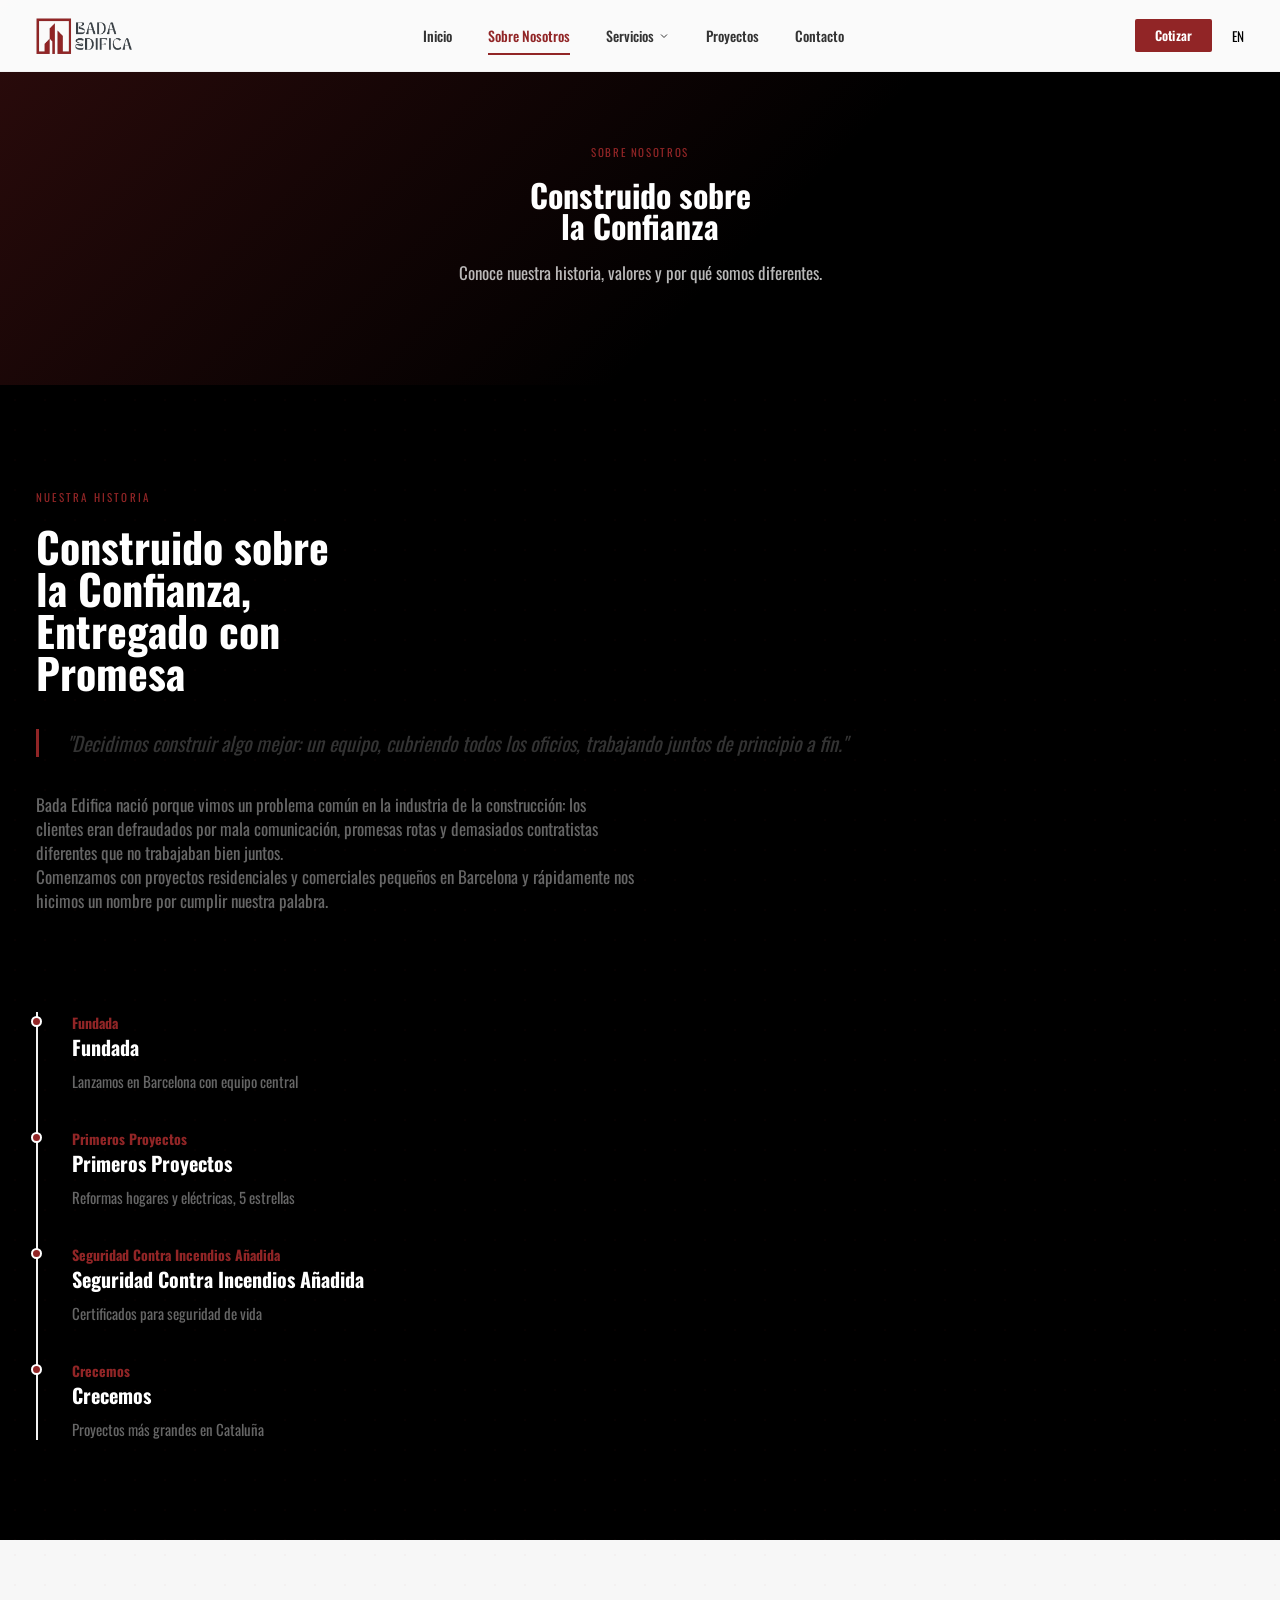
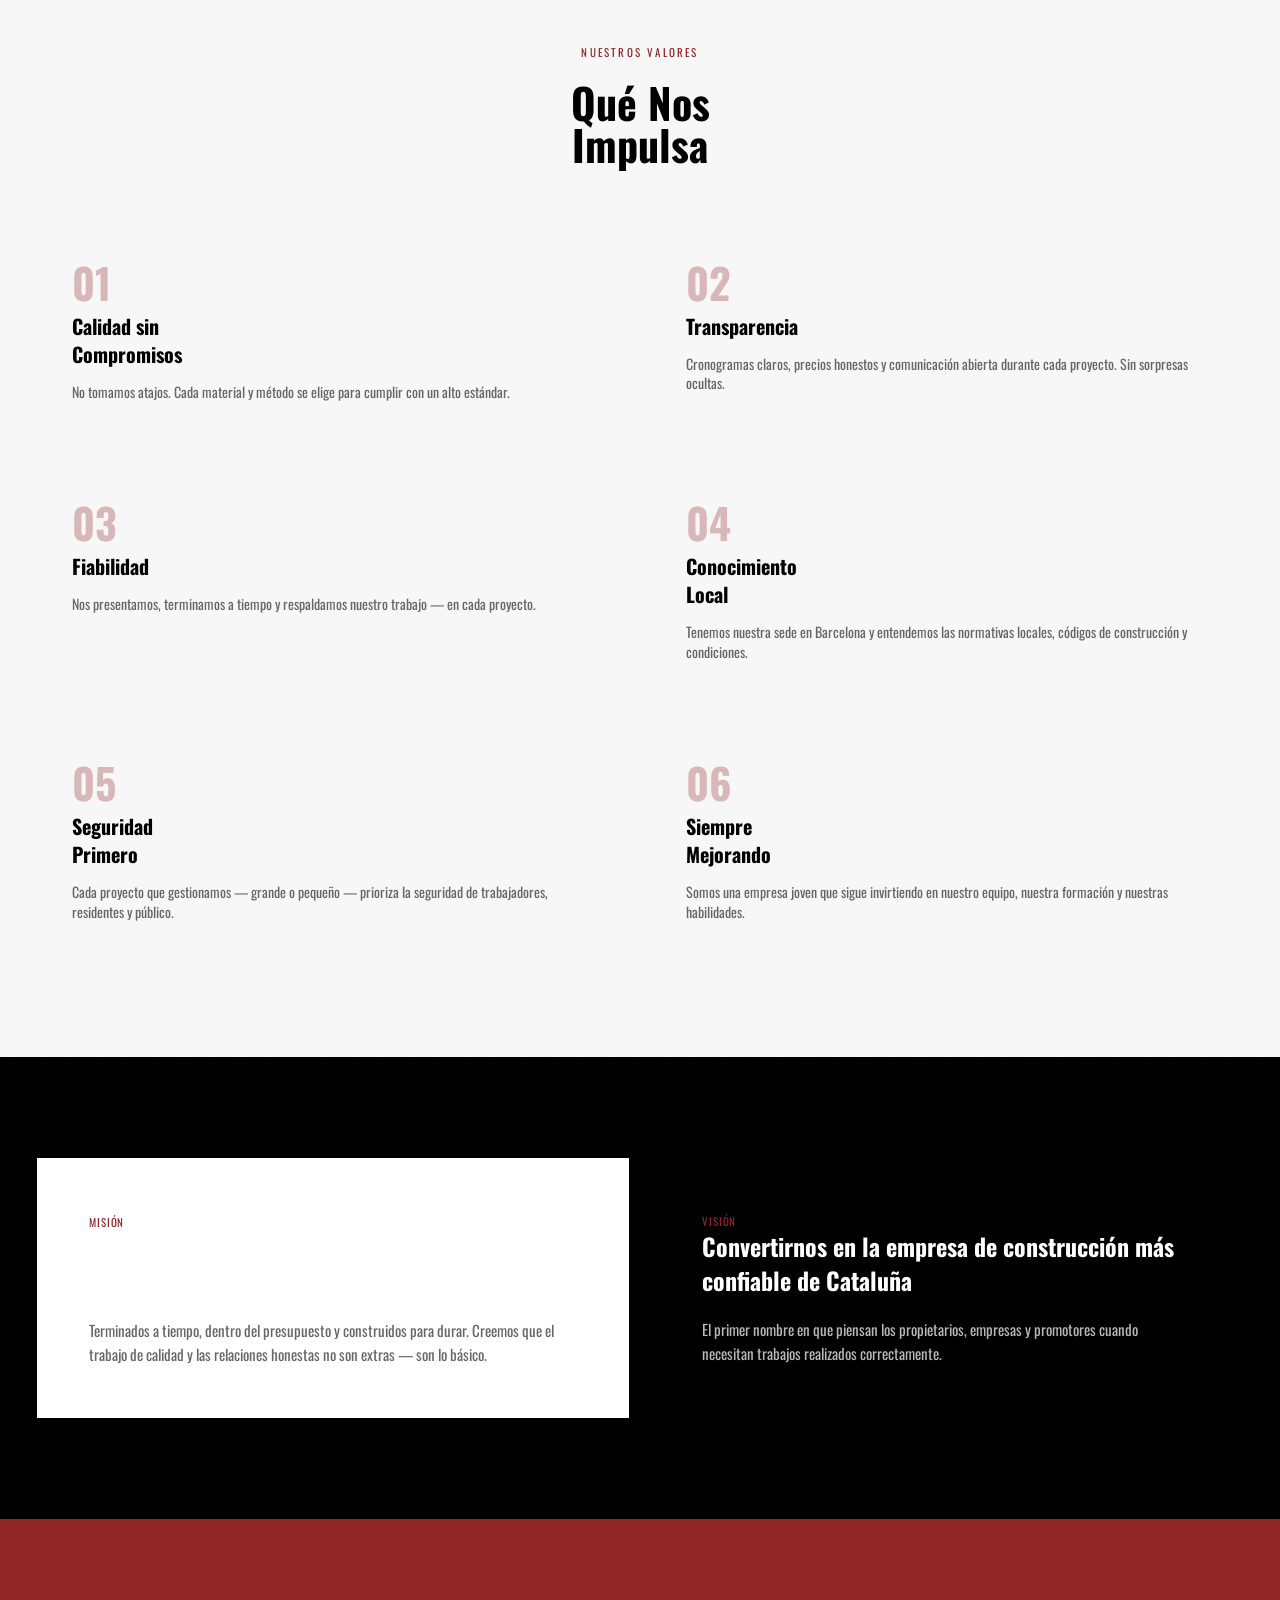
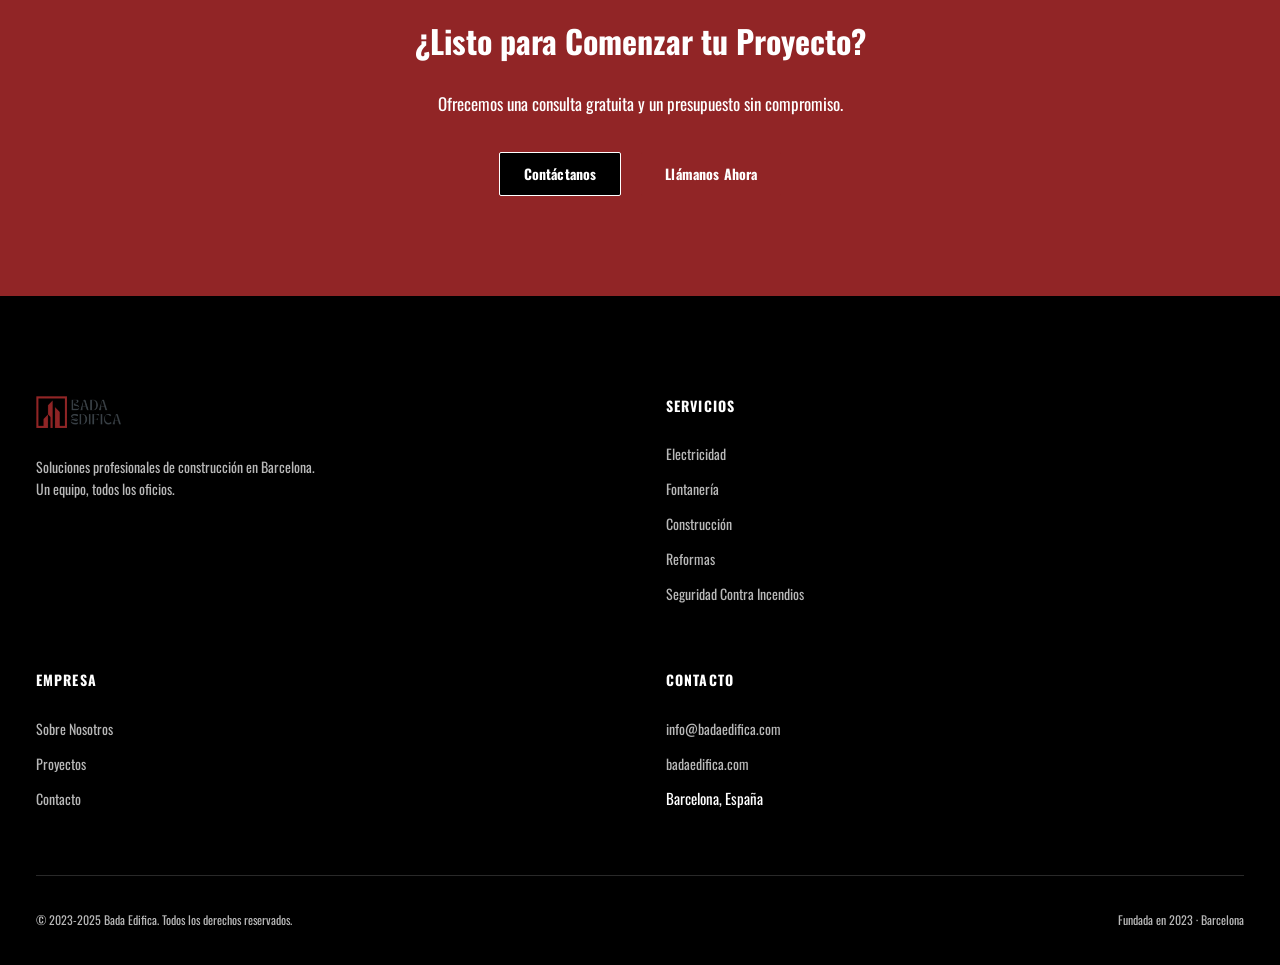
==== about.html @ fe87915b "Update Files" ====
<!DOCTYPE html>
<html lang="es">
<head>
    <meta charset="UTF-8">
    <meta name="viewport" content="width=device-width, initial-scale=1.0">
    <title>Bada Edifica | Sobre Nosotros</title>
    <meta name="description" content="Conoce Bada Edifica - nuestra historia, valores, misión y visión. Empresa de construcción en Barcelona desde 2023.">
    <link rel="stylesheet" href="css/renault-style.css">
    <link rel="preconnect" href="https://fonts.googleapis.com">
    <link rel="preconnect" href="https://fonts.gstatic.com" crossorigin>
    <link href="https://fonts.googleapis.com/css2?family=Oswald:wght@300;400;500;600;700&display=swap" rel="stylesheet">
    <link rel="icon" href="data:image/svg+xml,<svg xmlns='http://www.w3.org/2000/svg' viewBox='0 0 100 100'><polygon points='50,10 90,90 10,90' fill='%23912526'/></svg>">
    <script src="js/translations.js"></script>
</head>
<body>
    <!-- Navigation -->
    <nav class="nav" id="nav">
        <div class="nav-container">
            <a href="index.html" class="nav-logo">
                <img src="public/logo/logo-dark.png" alt="BADA EDIFICA" class="logo-img">
            </a>
            
            <ul class="nav-links" id="navLinks">
                <li><a href="index.html">Inicio</a></li>
                <li><a href="about.html" class="active" data-i18n="nav.about">Sobre Nosotros</a></li>
                <li class="has-mega">
                    <a href="services.html" class="mega-link">
                        <span data-i18n="nav.services">Servicios</span>
                        <svg width="12" height="12" viewBox="0 0 24 24" fill="none" stroke="currentColor" stroke-width="2">
                            <polyline points="6 9 12 15 18 9"/>
                        </svg>
                    </a>
                    <div class="mega-menu">
                        <div class="mega-inner">
                            <div class="mega-section">
                                <h4 data-i18n="mega.plumbing">Fontanería</h4>
                                <a href="services.html#plumbing">
                                    <span class="mega-title" data-i18n="mega.plumbing">Fontanería Instalaciones</span>
                                    <span class="mega-desc" data-i18n="mega.plumbingDesc">Suministro y saneamiento</span>
                                </a>
                                <a href="services.html#plumbing">
                                    <span class="mega-title" data-i18n="mega.plumbingRepair">Reparación de Tuberías</span>
                                    <span class="mega-desc" data-i18n="mega.plumbingRepairDesc">Detección y reparación rápida</span>
                                </a>
                            </div>
                            <div class="mega-section">
                                <h4 data-i18n="mega.electrical">Electricidad</h4>
                                <a href="services.html#electrical">
                                    <span class="mega-title" data-i18n="mega.electrical">Instalaciones Eléctricas</span>
                                    <span class="mega-desc" data-i18n="mega.electricalDesc">Sistemas según normativa</span>
                                </a>
                                <a href="services.html#electrical">
                                    <span class="mega-title" data-i18n="mega.electricalUpgrade">Cuadros Eléctricos</span>
                                    <span class="mega-desc" data-i18n="mega.electricalUpgradeDesc">Actualización de cuadros</span>
                                </a>
                            </div>
                            <div class="mega-section">
                                <h4 data-i18n="mega.construction">Construcción</h4>
                                <a href="services.html#construction">
                                    <span class="mega-title" data-i18n="mega.construction">Nueva Construcción</span>
                                    <span class="mega-desc" data-i18n="mega.constructionDesc">Obras nuevas, acondicionamientos</span>
                                </a>
                                <a href="services.html#renovation">
                                    <span class="mega-title" data-i18n="mega.renovation">Reformas</span>
                                    <span class="mega-desc" data-i18n="mega.renovationDesc">Remodelaciones y reformas</span>
                                </a>
                            </div>
                            <div class="mega-section">
                                <h4 data-i18n="mega.fire">Seguridad Contra Incendios</h4>
                                <a href="services.html#fire">
                                    <span class="mega-title" data-i18n="mega.fireDetection">Detección de Incendios</span>
                                    <span class="mega-desc" data-i18n="mega.fireDetectionDesc">Detectores de humo y calor</span>
                                </a>
                                <a href="services.html#fire">
                                    <span class="mega-title" data-i18n="mega.fireSuppression">Sistemas de Extinción</span>
                                    <span class="mega-desc" data-i18n="mega.fireSuppressionDesc">Rociadores y extinción</span>
                                </a>
                            </div>
                            <div class="mega-cta">
                                <h4 data-i18n="mega.needHelp">¿Necesita Ayuda?</h4>
                                <p data-i18n="mega.needHelpDesc">Contáctenos para una consulta gratuita</p>
                                <a href="contact.html" class="btn btn-primary" data-i18n="mega.getQuote">Cotizar</a>
                            </div>
                        </div>
                    </div>
                </li>
                <li><a href="projects.html" data-i18n="nav.projects">Proyectos</a></li>
                <li><a href="contact.html" data-i18n="nav.contact">Contacto</a></li>
            </ul>
            
            <div class="nav-actions">
                <a href="contact.html" class="btn btn-primary nav-cta" data-i18n="nav.getQuote">Cotizar</a>
                <button class="lang-toggle" id="langToggle" aria-label="Cambiar idioma">EN</button>
                <button class="menu-toggle" id="menuToggle" aria-label="Alternar menú">
                    <svg width="24" height="24" viewBox="0 0 24 24" fill="none" stroke="currentColor" stroke-width="2">
                        <line x1="3" y1="6" x2="21" y2="6"/>
                        <line x1="3" y1="12" x2="21" y2="12"/>
                        <line x1="3" y1="18" x2="21" y2="18"/>
                    </svg>
                </button>
            </div>
        </div>
    </nav>

    <!-- Page Header -->
    <header class="page-header">
        <div class="container">
            <span class="page-label fade-up" data-i18n="pageHeader.about.label">Sobre Nosotros</span>
            <h1 class="page-title fade-up stagger-1" data-i18n="pageHeader.about.title">Construido sobre<br>la Confianza</h1>
            <p class="page-desc fade-up stagger-2" data-i18n="pageHeader.about.desc">Conoce nuestra historia, valores y por qué somos diferentes.</p>
        </div>
    </header>

    <!-- Our Story Section -->
    <section class="section section--dark pattern-dots" id="story">
        <div class="container">
            <div class="story-grid">
                <div class="story-text fade-up">
                    <span class="section-label" data-i18n="story.label">Nuestra Historia</span>
                    <h2 class="section-title" data-i18n="story.title">Construido sobre<br>la Confianza,<br>Entregado con<br>Promesa</h2>
                    <blockquote class="story-quote" data-i18n="story.quote">"Decidimos construir algo mejor: un equipo, cubriendo todos los oficios, trabajando juntos de principio a fin."</blockquote>
                    <p class="section-desc" data-i18n="story.desc1">Bada Edifica nació porque vimos un problema común en la industria de la construcción: los clientes eran defraudados por mala comunicación, promesas rotas y demasiados contratistas diferentes que no trabajaban bien juntos.</p>
                    <p class="section-desc" data-i18n="story.desc2">Comenzamos con proyectos residenciales y comerciales pequeños en Barcelona y rápidamente nos hicimos un nombre por cumplir nuestra palabra.</p>
                </div>
                <div class="story-timeline fade-up stagger-1">
                    <div class="timeline">
                        <div class="timeline-item">
                            <div class="timeline-dot"></div>
                            <span class="timeline-year" data-i18n="timeline.founded">2023</span>
                            <h4 class="timeline-title" data-i18n="timeline.foundedTitle">Fundada</h4>
                            <p class="timeline-desc" data-i18n="timeline.foundedDesc">Lanzamos en Barcelona con equipo central</p>
                        </div>
                        <div class="timeline-item">
                            <div class="timeline-dot"></div>
                            <span class="timeline-year" data-i18n="timeline.firstProjects">2023</span>
                            <h4 class="timeline-title" data-i18n="timeline.firstProjectsTitle">Primeros Proyectos</h4>
                            <p class="timeline-desc" data-i18n="timeline.firstProjectsDesc">Reformas hogares y eléctricas, 5 estrellas</p>
                        </div>
                        <div class="timeline-item">
                            <div class="timeline-dot"></div>
                            <span class="timeline-year" data-i18n="timeline.fireSafety">2024</span>
                            <h4 class="timeline-title" data-i18n="timeline.fireSafetyTitle">Seguridad Contra Incendios Añadida</h4>
                            <p class="timeline-desc" data-i18n="timeline.fireSafetyDesc">Certificados para seguridad de vida</p>
                        </div>
                        <div class="timeline-item">
                            <div class="timeline-dot"></div>
                            <span class="timeline-year" data-i18n="timeline.growing">2025</span>
                            <h4 class="timeline-title" data-i18n="timeline.growingTitle">Crecemos</h4>
                            <p class="timeline-desc" data-i18n="timeline.growingDesc">Proyectos más grandes en Cataluña</p>
                        </div>
                    </div>
                </div>
            </div>
        </div>
    </section>

    <!-- Values Section -->
    <section class="section section--soft pattern-dots" id="values">
        <div class="container">
            <div class="section-header fade-up">
                <span class="section-label" data-i18n="values.label">Nuestros Valores</span>
                <h2 class="section-title" data-i18n="values.title">Qué Nos<br>Impulsa</h2>
            </div>
            
            <div class="values-grid">
                <div class="value-card fade-up">
                    <span class="value-number">01</span>
                    <h3 class="value-title" data-i18n="values.v1title">Calidad sin<br>Compromisos</h3>
                    <p class="value-desc" data-i18n="values.v1desc">No tomamos atajos. Cada material y método se elige para cumplir con un alto estándar.</p>
                </div>
                <div class="value-card fade-up stagger-1">
                    <span class="value-number">02</span>
                    <h3 class="value-title" data-i18n="values.v2title">Transparencia</h3>
                    <p class="value-desc" data-i18n="values.v2desc">Cronogramas claros, precios honestos y comunicación abierta durante cada proyecto. Sin sorpresas ocultas.</p>
                </div>
                <div class="value-card fade-up stagger-2">
                    <span class="value-number">03</span>
                    <h3 class="value-title" data-i18n="values.v3title">Fiabilidad</h3>
                    <p class="value-desc" data-i18n="values.v3desc">Nos presentamos, terminamos a tiempo y respaldamos nuestro trabajo — en cada proyecto.</p>
                </div>
                <div class="value-card fade-up stagger-3">
                    <span class="value-number">04</span>
                    <h3 class="value-title" data-i18n="values.v4title">Conocimiento<br>Local</h3>
                    <p class="value-desc" data-i18n="values.v4desc">Tenemos nuestra sede en Barcelona y entendemos las normativas locales, códigos de construcción y condiciones.</p>
                </div>
                <div class="value-card fade-up stagger-4">
                    <span class="value-number">05</span>
                    <h3 class="value-title" data-i18n="values.v5title">Seguridad<br>Primero</h3>
                    <p class="value-desc" data-i18n="values.v5desc">Cada proyecto que gestionamos — grande o pequeño — prioriza la seguridad de trabajadores, residentes y público.</p>
                </div>
                <div class="value-card fade-up stagger-5">
                    <span class="value-number">06</span>
                    <h3 class="value-title" data-i18n="values.v6title">Siempre<br>Mejorando</h3>
                    <p class="value-desc" data-i18n="values.v6desc">Somos una empresa joven que sigue invirtiendo en nuestro equipo, nuestra formación y nuestras habilidades.</p>
                </div>
            </div>
        </div>
    </section>

    <!-- Mission Vision -->
    <section class="section section--dark pattern-diagonal" id="mission">
        <div class="container">
            <div class="mission-vision-grid">
                <div class="mv-card mv-card--light fade-up">
                    <span class="mv-label" data-i18n="mission.missionLabel">Misión</span>
                    <h3 class="mv-title" data-i18n="mission.missionTitle">Entregar servicios de construcción en los que la gente pueda confiar genuinamente</h3>
                    <p class="mv-desc" data-i18n="mission.missionDesc">Terminados a tiempo, dentro del presupuesto y construido para durar. Creemos que el trabajo de calidad y las relaciones honestas no son extras — son lo básico.</p>
                </div>
                <div class="mv-card mv-card--dark fade-up stagger-1">
                    <span class="mv-label" data-i18n="mission.visionLabel">Visión</span>
                    <h3 class="mv-title" data-i18n="mission.visionTitle">Convertirnos en la empresa de construcción más confiable de Cataluña</h3>
                    <p class="mv-desc" data-i18n="mission.visionDesc">El primer nombre que propietarios, empresas y promotores piensan cuando necesitan trabajos realizados correctamente.</p>
                </div>
            </div>
        </div>
    </section>

    <!-- CTA Section -->
    <section class="cta pattern-grid">
        <div class="container">
            <h2 class="cta-title fade-up" data-i18n="cta.title">¿Listo para Comenzar tu Proyecto?</h2>
            <p class="cta-desc fade-up stagger-1" data-i18n="cta.desc">Ofrecemos una consulta gratuita y un presupuesto sin compromiso.</p>
            <div class="cta-buttons fade-up stagger-2">
                <a href="contact.html" class="btn btn-outline-light" data-i18n="cta.contact">Contáctanos</a>
                <a href="tel:+34999999999" class="btn btn-primary" data-i18n="cta.call">Llámanos Ahora</a>
            </div>
        </div>
    </section>

    <!-- Footer -->
    <footer class="footer">
        <div class="container">
            <div class="footer-grid">
                <div class="footer-brand">
                    <a href="index.html" class="footer-logo">
                        <img src="public/logo/logo-white.png" alt="BADA EDIFICA" class="footer-logo-img">
                    </a>
                    <p class="footer-desc" data-i18n="footer.desc">Soluciones profesionales de construcción en Barcelona. Un equipo, todos los oficios.</p>
                </div>
                
                <div class="footer-col">
                    <h4 class="footer-title" data-i18n="footer.services">Servicios</h4>
                    <ul class="footer-links">
                        <li><a href="services.html" data-i18n="footer.electrical">Electricidad</a></li>
                        <li><a href="services.html" data-i18n="footer.plumbing">Fontanería</a></li>
                        <li><a href="services.html" data-i18n="footer.construction">Construcción</a></li>
                        <li><a href="services.html" data-i18n="footer.renovation">Reformas</a></li>
                        <li><a href="services.html" data-i18n="footer.fire">Seguridad Contra Incendios</a></li>
                    </ul>
                </div>
                
                <div class="footer-col">
                    <h4 class="footer-title" data-i18n="footer.company">Empresa</h4>
                    <ul class="footer-links">
                        <li><a href="about.html" data-i18n="footer.about">Sobre Nosotros</a></li>
                        <li><a href="projects.html" data-i18n="footer.projects">Proyectos</a></li>
                        <li><a href="contact.html" data-i18n="footer.contact">Contacto</a></li>
                    </ul>
                </div>
                
                <div class="footer-col">
                    <h4 class="footer-title" data-i18n="footer.contactTitle">Contacto</h4>
                    <ul class="footer-links">
                        <li><a href="mailto:info@badaedifica.com" data-i18n="footer.email">info@badaedifica.com</a></li>
                        <li><a href="https://badaedifica.com" data-i18n="footer.website">badaedifica.com</a></li>
                        <li data-i18n="footer.location">Barcelona, España</li>
                    </ul>
                </div>
            </div>
            
            <div class="footer-bottom">
                <span data-i18n="footer.copyright">© 2023-2025 Bada Edifica. Todos los derechos reservados.</span>
                <span data-i18n="footer.est">Fundada en 2023 · Barcelona</span>
            </div>
        </div>
    </footer>

    <script src="js/main.js"></script>
</body>
</html>
---- css/renault-style.css ----
:root {
    /* Brand Accent - Bada Edifica Red */
    --color-primary: #912526;
    --color-primary-deep: #7a201f;
    --color-on-primary: #ffffff;
    
    /* Surface Colors */
    --color-canvas: #ffffff;
    --color-surface-soft: #f7f7f7;
    --color-surface-dark: #000000;
    --color-surface-deep: #111111;
    
    /* Dividers */
    --color-hairline: #f2f2f2;
    --color-hairline-strong: #000000;
    --color-divider-dark: rgba(255,255,255,0.16);
    
    /* Text Colors */
    --color-ink: #000000;
    --color-body: #222222;
    --color-charcoal: #333333;
    --color-mute: #666666;
    --color-ash: #8a8a8a;
    --color-stone: #c4c4c4;
    --color-on-dark: #ffffff;
    --color-on-dark-mute: rgba(255,255,255,0.72);
    
    /* Semantic */
    --color-error: #be6464;
    --color-warning: #f0ad4e;
    --color-success: #8dc572;
    --color-info: #337ab7;
    --color-link: #0000ee;
    
    /* Typography Scale */
    --font-display-xl: 56px;
    --font-display-lg: 42px;
    --font-display-md: 32px;
    --font-heading-lg: 24px;
    --font-heading-md: 20px;
    --font-heading-sm: 17px;
    --font-subtitle: 18px;
    --font-body-lg: 17px;
    --font-body-md: 15px;
    --font-body-sm: 14px;
    --font-button-lg: 15px;
    --font-button-md: 14px;
    --font-button-sm: 13px;
    --font-caption: 12px;
    --font-overline: 11px;
    
    /* Spacing */
    --space-xxs: 5px;
    --space-xs: 10px;
    --space-sm: 14px;
    --space-md: 20px;
    --space-lg: 28px;
    --space-xl: 36px;
    --space-xxl: 52px;
    --space-xxxl: 70px;
    --space-section: 100px;
    
    /* Border Radius */
    --rounded-none: 0px;
    --rounded-xs: 2px;
    --rounded-sm: 3px;
    --rounded-md: 4px;
    --rounded-pill: 46px;
    --rounded-full: 9999px;
    
    /* Font Family */
    --font-primary: 'Oswald', sans-serif;
    --font-display: 'Oswald', sans-serif;
    
    /* Container */
    --container-max: 1440px;
}

*, *::before, *::after {
    box-sizing: border-box;
    margin: 0;
    padding: 0;
}

html {
    scroll-behavior: smooth;
}

body {
    font-family: var(--font-primary);
    font-size: var(--font-body-md);
    line-height: 1.4;
    color: var(--color-ink);
    background-color: var(--color-canvas);
    -webkit-font-smoothing: antialiased;
    -moz-osx-font-smoothing: grayscale;
    overflow-x: hidden;
}

a {
    color: inherit;
    text-decoration: none;
}

ul, ol {
    list-style: none;
}

img {
    max-width: 100%;
    height: auto;
    display: block;
}

button {
    font-family: inherit;
    cursor: pointer;
    border: none;
    background: none;
}

/* ============================================
   LAYOUT
============================================ */
.container {
    max-width: var(--container-max);
    margin: 0 auto;
    padding: 0 var(--space-xl);
}

.section {
    padding: var(--space-section) 0;
    position: relative;
    overflow: hidden;
}

.section--dark {
    background-color: var(--color-surface-dark);
    color: var(--color-on-dark);
}

.section--soft {
    background-color: var(--color-surface-soft);
}

/* Section Patterns */
.section::before {
    content: '';
    position: absolute;
    top: 0;
    left: 0;
    right: 0;
    bottom: 0;
    opacity: 0.03;
    pointer-events: none;
    z-index: 0;
}

.section--dark::before {
    opacity: 0.05;
}

.section > .container {
    position: relative;
    z-index: 1;
}

/* Dot Pattern */
.pattern-dots::before {
    background-image: radial-gradient(circle, var(--color-primary) 1px, transparent 1px);
    background-size: 30px 30px;
}

/* Grid Pattern */
.pattern-grid::before {
    background-image: 
        linear-gradient(to right, rgba(145, 37, 38, 0.1) 1px, transparent 1px),
        linear-gradient(to bottom, rgba(145, 37, 38, 0.1) 1px, transparent 1px);
    background-size: 40px 40px;
}

/* Diagonal Pattern */
.pattern-diagonal::before {
    background-image: repeating-linear-gradient(
        45deg,
        transparent,
        transparent 10px,
        rgba(145, 37, 38, 0.05) 10px,
        rgba(145, 37, 38, 0.05) 20px
    );
}

/* Section with pattern */
.section-pattern-light {
    background-color: var(--color-canvas);
}

.section-pattern-light::before {
    background-image: radial-gradient(circle, var(--color-hairline) 1px, transparent 1px);
    background-size: 25px 25px;
    opacity: 0.5;
}

.section-pattern-dark {
    background-color: var(--color-surface-dark);
    color: var(--color-on-dark);
}

.section-pattern-dark::before {
    background-image: radial-gradient(circle, rgba(255,255,255,0.1) 1px, transparent 1px);
    background-size: 25px 25px;
    opacity: 1;
}

.section-title {
    font-family: var(--font-display);
    font-size: clamp(32px, 5vw, var(--font-display-lg));
    font-weight: 700;
    line-height: 1;
    margin-bottom: var(--space-lg);
}

.section-label {
    display: inline-block;
    font-family: var(--font-display);
    font-size: var(--font-overline);
    text-transform: uppercase;
    letter-spacing: 0.2em;
    color: var(--color-primary);
    margin-bottom: var(--space-md);
}

.section-desc {
    font-size: var(--font-body-lg);
    color: var(--color-mute);
    max-width: 600px;
}

.section-header {
    text-align: center;
    margin-bottom: var(--space-xxl);
}

.section-header .section-desc {
    margin: 0 auto;
}

.section-cta {
    text-align: center;
    margin-top: var(--space-xl);
}

/* ============================================
   TYPOGRAPHY
============================================ */
.display-xl {
    font-family: var(--font-display);
    font-size: var(--font-display-xl);
    font-weight: 700;
    line-height: 0.95;
    letter-spacing: 0;
}

.display-lg {
    font-family: var(--font-display);
    font-size: var(--font-display-lg);
    font-weight: 700;
    line-height: 0.95;
    letter-spacing: 0;
}

.display-md {
    font-family: var(--font-display);
    font-size: var(--font-display-md);
    font-weight: 700;
    line-height: 0.95;
    letter-spacing: 0;
}

.heading-lg {
    font-family: var(--font-display);
    font-size: var(--font-heading-lg);
    font-weight: 700;
    line-height: 0.95;
}

.heading-md {
    font-family: var(--font-display);
    font-size: var(--font-heading-md);
    font-weight: 700;
    line-height: 0.95;
}

.heading-sm {
    font-family: var(--font-display);
    font-size: var(--font-heading-sm);
    font-weight: 700;
    line-height: 1;
}

.subtitle {
    font-family: var(--font-primary);
    font-size: var(--font-subtitle);
    font-weight: 600;
    line-height: 1.3;
}

.body-lg {
    font-size: var(--font-body-lg);
    font-weight: 400;
    line-height: 1.5;
}

.body-md {
    font-size: var(--font-body-md);
    font-weight: 400;
    line-height: 1.4;
}

.body-sm {
    font-size: var(--font-body-sm);
    font-weight: 400;
    line-height: 1.57;
}

.caption {
    font-size: var(--font-caption);
    font-weight: 400;
    line-height: 1.4;
}

.overline {
    font-size: var(--font-overline);
    font-weight: 700;
    line-height: 1.45;
    text-transform: uppercase;
    letter-spacing: 0.08em;
}

/* ============================================
   BUTTONS
============================================ */
.btn {
    display: inline-flex;
    align-items: center;
    justify-content: center;
    gap: var(--space-xs);
    font-size: var(--font-button-md);
    font-weight: 700;
    line-height: 1;
    letter-spacing: 0.144px;
    padding: 14px 24px;
    border-radius: var(--rounded-xs);
    transition: all 0.2s ease;
    white-space: nowrap;
}

.btn-primary {
    background-color: var(--color-primary);
    color: var(--color-on-primary);
}

.btn-primary:hover {
    background-color: var(--color-primary-deep);
}

.btn-secondary-dark {
    background-color: var(--color-surface-dark);
    color: var(--color-on-dark);
}

.btn-secondary-dark:hover {
    background-color: var(--color-surface-deep);
}

.btn-outline-dark {
    background-color: var(--color-canvas);
    color: var(--color-ink);
    border: 1px solid var(--color-hairline-strong);
}

.btn-outline-dark:hover {
    border-color: var(--color-ink);
}

.btn-outline-light {
    background-color: var(--color-surface-dark);
    color: var(--color-on-dark);
    border: 1px solid var(--color-on-dark);
}

.btn-outline-light:hover {
    background-color: rgba(255,255,255,0.1);
}

.btn-pill {
    height: 36px;
    padding: 0 var(--space-md);
    border-radius: var(--rounded-pill);
    background-color: var(--color-canvas);
    color: var(--color-ink);
    border: 1px solid var(--color-hairline-strong);
    font-size: var(--font-button-sm);
    font-weight: 600;
    letter-spacing: 0.13px;
}

.btn-pill:hover {
    background-color: var(--color-surface-soft);
}

.btn-icon-square {
    width: 40px;
    height: 40px;
    display: flex;
    align-items: center;
    justify-content: center;
    border-radius: var(--rounded-xs);
    background-color: var(--color-canvas);
    border: 1px solid var(--color-hairline-strong);
}

/* ============================================
   NAVIGATION
============================================ */
.nav {
    position: fixed;
    top: 0;
    left: 0;
    right: 0;
    height: 72px;
    background-color: rgba(255, 255, 255, 0.98);
    backdrop-filter: blur(20px);
    border-bottom: 1px solid var(--color-hairline);
    z-index: 1000;
    transition: all 0.3s ease;
}

.nav.scrolled {
    height: 60px;
    box-shadow: 0 2px 20px rgba(0, 0, 0, 0.08);
}

.nav.scrolled {
    height: 64px;
    border-color: var(--color-hairline);
    box-shadow: 0 2px 20px rgba(0, 0, 0, 0.08);
}

.nav-container {
    max-width: var(--container-max);
    margin: 0 auto;
    padding: 0 var(--space-xl);
    height: 100%;
    display: flex;
    align-items: center;
    justify-content: space-between;
}

.nav-logo {
    display: flex;
    align-items: center;
    gap: var(--space-sm);
    font-size: var(--font-body-md);
    font-weight: 600;
    color: var(--color-ink);
    transition: transform 0.3s ease;
}

.nav-logo:hover {
    transform: scale(1.02);
}

.logo-img {
    height: 36px;
    width: auto;
}

.nav-logo svg {
    width: 36px;
    height: 36px;
    transition: transform 0.3s ease;
}

.nav-logo:hover svg {
    transform: rotate(-5deg) scale(1.05);
}

.nav-links {
    display: flex;
    align-items: center;
    gap: var(--space-xl);
    height: 100%;
}

.nav-links li {
    position: relative;
    height: 100%;
    display: flex;
    align-items: center;
}

.nav-links a {
    font-size: var(--font-button-md);
    font-weight: 500;
    color: var(--color-charcoal);
    padding: var(--space-xs) 0;
    position: relative;
    transition: color 0.2s ease;
}

.nav-links a::after {
    content: '';
    position: absolute;
    bottom: 0;
    left: 0;
    width: 0;
    height: 2px;
    background-color: var(--color-primary);
    transition: width 0.3s ease;
}

.nav-links a:hover {
    color: var(--color-ink);
}

.nav-links a:hover::after {
    width: 100%;
}

.nav-links a.active {
    color: var(--color-primary);
}

.nav-links a.active::after {
    width: 100%;
}

.nav-cta {
    padding: 10px 20px;
    font-size: var(--font-button-sm);
    font-weight: 600;
}

.nav-actions {
    display: flex;
    align-items: center;
    gap: var(--space-md);
}

.menu-toggle {
    display: none;
    width: 44px;
    height: 44px;
    align-items: center;
    justify-content: center;
    cursor: pointer;
}

/* Mega Menu */
.has-mega {
    position: static;
}

.mega-link {
    display: flex;
    align-items: center;
    gap: 4px;
    cursor: pointer;
}

.mega-link svg {
    transition: transform 0.3s ease;
}

.has-mega:hover .mega-link svg {
    transform: rotate(180deg);
}

.mega-menu {
    position: fixed;
    top: 72px;
    left: 0;
    right: 0;
    background-color: var(--color-canvas);
    border-bottom: 4px solid var(--color-primary);
    padding: var(--space-xl) 0;
    opacity: 0;
    visibility: hidden;
    transform: translateY(-10px);
    transition: all 0.3s ease;
    z-index: 99;
    box-shadow: 0 10px 40px rgba(0, 0, 0, 0.1);
}

.has-mega:hover .mega-menu {
    opacity: 1;
    visibility: visible;
    transform: translateY(0);
}

.mega-inner {
    max-width: var(--container-max);
    margin: 0 auto;
    padding: 0 var(--space-xl);
    display: grid;
    grid-template-columns: repeat(5, 1fr);
    gap: var(--space-xl);
}

.mega-section {
    padding-right: var(--space-lg);
}

.mega-section h4 {
    font-size: var(--font-body-sm);
    font-weight: 700;
    text-transform: uppercase;
    letter-spacing: 0.1em;
    color: var(--color-primary);
    margin-bottom: var(--space-md);
    padding-bottom: var(--space-sm);
    border-bottom: 1px solid var(--color-hairline);
}

.mega-section a {
    display: block;
    padding: var(--space-sm) 0;
    border-bottom: 1px solid var(--color-hairline);
    margin-bottom: var(--space-xs);
}

.mega-section a:last-child {
    border-bottom: none;
    margin-bottom: 0;
}

.mega-title {
    display: block;
    font-size: var(--font-body-md);
    font-weight: 600;
    color: var(--color-ink);
    transition: color 0.2s ease;
}

.mega-title:hover {
    color: var(--color-primary);
}

.mega-desc {
    display: block;
    font-size: var(--font-body-sm);
    color: var(--color-mute);
    margin-top: 2px;
}

.mega-cta {
    background-color: var(--color-surface-soft);
    padding: var(--space-lg);
    border-radius: var(--rounded-xs);
    text-align: center;
}

.mega-cta h4 {
    font-size: var(--font-body-md);
    font-weight: 700;
    color: var(--color-ink);
    border-bottom: none;
    padding-bottom: 0;
    margin-bottom: var(--space-sm);
}

.mega-cta p {
    font-size: var(--font-body-sm);
    color: var(--color-mute);
    margin-bottom: var(--space-md);
}

.mega-cta .btn {
    width: 100%;
}

.menu-toggle svg {
    width: 24px;
    height: 24px;
}

.menu-toggle {
    display: none;
    width: 40px;
    height: 40px;
    align-items: center;
    justify-content: center;
}

.menu-toggle svg {
    width: 24px;
    height: 24px;
}

/* Mobile Nav */
@media (max-width: 1023px) {
    .nav {
        height: 60px;
    }
    
    .nav.scrolled {
        height: 56px;
    }
    
    .logo-img {
        height: 28px;
    }
    
    .menu-toggle {
        display: flex;
    }
    
    .nav-cta {
        display: none;
    }
    
    .nav-links {
        position: fixed;
        top: 60px;
        left: 0;
        right: 0;
        bottom: 0;
        flex-direction: column;
        align-items: flex-start;
        gap: 0;
        padding: var(--space-lg);
        background-color: var(--color-canvas);
        transform: translateX(-100%);
        transition: transform 0.3s ease;
        overflow-y: auto;
    }
    
    .nav-links.active {
        transform: translateX(0);
    }
    
    .nav-links li {
        width: 100%;
        border-bottom: 1px solid var(--color-hairline);
    }
    
    .nav-links a {
        display: block;
        padding: var(--space-md) 0;
        font-size: var(--font-heading-md);
    }
    
    /* Mobile Mega Menu */
    .has-mega {
        position: relative;
    }
    
    .mega-link::after {
        content: '';
        position: absolute;
        right: 0;
        top: 50%;
        transform: translateY(-50%);
        width: 0;
        height: 0;
        border-left: 5px solid transparent;
        border-right: 5px solid transparent;
        border-top: 5px solid currentColor;
    }
    
    .mega-menu {
        position: static;
        opacity: 1;
        visibility: visible;
        transform: none;
        display: none;
        background-color: var(--color-surface-soft);
        border: none;
        border-radius: 0;
        box-shadow: none;
        padding: 0;
    }
    
    .has-mega:hover .mega-menu,
    .has-mega.active .mega-menu {
        display: block;
    }
    
    .mega-inner {
        display: block;
        padding: 0;
    }
    
    .mega-section {
        padding: var(--space-md);
        border-bottom: 1px solid var(--color-hairline);
    }
    
    .mega-section h4 {
        margin-bottom: var(--space-sm);
    }
    
    .mega-section a {
        display: block;
        padding: var(--space-xs) 0;
    }
    
    .mega-cta {
        display: none;
    }
}

/* ============================================
   HERO SLIDER SECTION
============================================ */
.hero-slider {
    position: relative;
    min-height: 100vh;
    overflow: hidden;
}

.slides-wrapper {
    position: relative;
    width: 100%;
    height: 100vh;
}

.slide {
    position: absolute;
    top: 0;
    left: 0;
    width: 100%;
    height: 100%;
    opacity: 0;
    visibility: hidden;
    transition: all 0.6s ease;
}

.slide.active {
    opacity: 1;
    visibility: visible;
}

.slide-bg {
    position: absolute;
    top: 0;
    left: 0;
    width: 100%;
    height: 100%;
    background-size: cover;
    background-position: center;
    background-repeat: no-repeat;
}

.slide-overlay {
    position: absolute;
    top: 0;
    left: 0;
    width: 100%;
    height: 100%;
    background: linear-gradient(135deg, rgba(0,0,0,0.85) 0%, rgba(0,0,0,0.6) 50%, rgba(0,0,0,0.4) 100%);
    z-index: 1;
}

.slide-content {
    position: relative;
    z-index: 2;
    max-width: var(--container-max);
    margin: 0 auto;
    padding: 140px var(--space-xl) var(--space-section);
    height: 100%;
    display: flex;
    flex-direction: column;
    justify-content: center;
}

.slide-label {
    display: inline-block;
    font-size: var(--font-overline);
    text-transform: uppercase;
    letter-spacing: 0.15em;
    color: var(--color-primary);
    margin-bottom: var(--space-lg);
    transform: translateY(20px);
    opacity: 0;
}

.slide.active .slide-label {
    transform: translateY(0);
    opacity: 1;
    transition: all 0.6s ease 0.2s;
}

.slide-title {
    font-size: clamp(40px, 8vw, 72px);
    font-weight: 700;
    line-height: 0.95;
    color: var(--color-on-dark);
    margin-bottom: var(--space-lg);
    transform: translateY(30px);
    opacity: 0;
}

.slide.active .slide-title {
    transform: translateY(0);
    opacity: 1;
    transition: all 0.6s ease 0.3s;
}

.slide-desc {
    font-size: var(--font-subtitle);
    color: var(--color-on-dark-mute);
    max-width: 500px;
    margin-bottom: var(--space-xl);
    transform: translateY(20px);
    opacity: 0;
}

.slide.active .slide-desc {
    transform: translateY(0);
    opacity: 1;
    transition: all 0.6s ease 0.4s;
}

.slide-buttons {
    display: flex;
    gap: var(--space-md);
    flex-wrap: wrap;
    transform: translateY(20px);
    opacity: 0;
}

.slide.active .slide-buttons {
    transform: translateY(0);
    opacity: 1;
    transition: all 0.6s ease 0.5s;
}

/* Slider Controls */
.slider-controls {
    position: absolute;
    bottom: 100px;
    left: 50%;
    transform: translateX(-50%);
    z-index: 10;
    display: flex;
    align-items: center;
    gap: var(--space-lg);
}

.slider-arrow {
    width: 48px;
    height: 48px;
    display: flex;
    align-items: center;
    justify-content: center;
    background-color: rgba(255, 255, 255, 0.1);
    border: 1px solid rgba(255, 255, 255, 0.2);
    border-radius: var(--rounded-xs);
    color: var(--color-on-dark);
    cursor: pointer;
    transition: all 0.3s ease;
}

.slider-arrow:hover {
    background-color: rgba(255, 255, 255, 0.2);
    border-color: var(--color-primary);
}

.slider-dots {
    display: flex;
    gap: var(--space-sm);
}

.dot {
    width: 12px;
    height: 12px;
    padding: 0;
    background-color: transparent;
    border: 1px solid rgba(255, 255, 255, 0.4);
    border-radius: var(--rounded-full);
    cursor: pointer;
    transition: all 0.3s ease;
}

.dot span {
    display: block;
    width: 100%;
    height: 100%;
    border-radius: inherit;
}

.dot.active {
    background-color: var(--color-primary);
    border-color: var(--color-primary);
}

.dot:not(.active):hover {
    border-color: rgba(255, 255, 255, 0.8);
}

/* Slider Progress */
.slider-progress {
    position: absolute;
    bottom: 0;
    left: 0;
    width: 100%;
    height: 3px;
    background-color: rgba(255, 255, 255, 0.1);
    z-index: 10;
}

.progress-bar {
    height: 100%;
    width: 0;
    background-color: var(--color-primary);
    transition: width 0s ease;
}

.slider-progress.animate .progress-bar {
    width: 100%;
    transition: width 5s linear;
}

/* Scroll Indicator */
.hero-scroll {
    position: absolute;
    bottom: var(--space-xl);
    right: var(--space-xl);
    z-index: 10;
}

.scroll-indicator {
    display: flex;
    flex-direction: column;
    align-items: center;
    gap: var(--space-sm);
    color: rgba(255, 255, 255, 0.5);
    font-size: var(--font-caption);
    text-transform: uppercase;
    letter-spacing: 0.1em;
}

.scroll-line {
    width: 1px;
    height: 40px;
    background: linear-gradient(to bottom, var(--color-primary), transparent);
    animation: scrollPulse 2s ease-in-out infinite;
}

@keyframes scrollPulse {
    0%, 100% { opacity: 1; transform: scaleY(1); }
    50% { opacity: 0.5; transform: scaleY(0.8); }
}

/* Stats Bar */
.stats-bar {
    background-color: var(--color-surface-dark);
    color: var(--color-on-dark);
    padding: var(--space-lg) 0;
    position: relative;
    z-index: 5;
    margin-top: -1px;
}

.stats-bar .stats-grid {
    display: grid;
    grid-template-columns: repeat(4, 1fr);
    gap: var(--space-md);
    text-align: center;
}

.stats-bar .stat-item {
    padding: var(--space-md);
}

.stats-bar .stat-number {
    display: block;
    font-size: var(--font-display-md);
    font-weight: 700;
    color: var(--color-on-dark);
}

.stats-bar .stat-label {
    display: block;
    font-size: var(--font-body-sm);
    color: var(--color-on-dark-mute);
    margin-top: var(--space-xxs);
}
    position: relative;
    min-height: 100vh;
    display: flex;
    align-items: center;
    background-color: var(--color-surface-dark);
    overflow: hidden;
}

.hero-content {
    position: relative;
    z-index: 2;
    max-width: var(--container-max);
    margin: 0 auto;
    padding: 120px var(--space-xl) var(--space-section);
    width: 100%;
}

.hero-title {
    font-size: clamp(40px, 8vw, var(--font-display-xl));
    font-weight: 700;
    line-height: 0.95;
    color: var(--color-on-dark);
    margin-bottom: var(--space-lg);
    opacity: 0;
    transform: translateY(40px);
    animation: heroFadeIn 0.8s ease forwards;
}

.hero-subtitle {
    font-size: var(--font-subtitle);
    color: var(--color-on-dark-mute);
    max-width: 600px;
    margin-bottom: var(--space-xl);
    opacity: 0;
    transform: translateY(40px);
    animation: heroFadeIn 0.8s ease 0.2s forwards;
}

.hero-buttons {
    display: flex;
    gap: var(--space-md);
    flex-wrap: wrap;
    opacity: 0;
    transform: translateY(40px);
    animation: heroFadeIn 0.8s ease 0.4s forwards;
}

.hero-visual {
    position: absolute;
    top: 0;
    right: 0;
    bottom: 0;
    width: 50%;
    opacity: 0;
    animation: heroFadeIn 1s ease 0.6s forwards;
}

.hero-visual img {
    width: 100%;
    height: 100%;
    object-fit: cover;
}

.hero-grid {
    display: grid;
    grid-template-columns: repeat(4, 1fr);
    gap: var(--space-md);
    margin-top: var(--space-section);
    opacity: 0;
    transform: translateY(40px);
    animation: heroFadeIn 0.8s ease 0.6s forwards;
}

.hero-stat {
    text-align: center;
    padding: var(--space-lg);
    background-color: var(--color-surface-deep);
    border-radius: var(--rounded-xs);
}

.hero-stat-number {
    font-size: var(--font-display-lg);
    font-weight: 700;
    color: var(--color-on-dark);
}

.hero-stat-label {
    font-size: var(--font-body-sm);
    color: var(--color-on-dark-mute);
    margin-top: var(--space-xxs);
}

@keyframes heroFadeIn {
    to {
        opacity: 1;
        transform: translateY(0);
    }
}

/* ============================================
   PROMO TILES
============================================ */
.promo-grid {
    display: grid;
    grid-template-columns: repeat(2, 1fr);
    gap: var(--space-md);
}

.promo-tile {
    padding: var(--space-xxl);
    border-radius: var(--rounded-none);
    position: relative;
    overflow: hidden;
    min-height: 280px;
    display: flex;
    flex-direction: column;
    justify-content: flex-end;
    transition: transform 0.3s ease;
}

.promo-tile:hover {
    transform: translateY(-4px);
}

.promo-tile-light {
    background-color: var(--color-canvas);
    border: 1px solid var(--color-hairline-strong);
}

.promo-tile-dark {
    background-color: var(--color-surface-dark);
    color: var(--color-on-dark);
}

.promo-tile-accent {
    background-color: var(--color-primary);
    color: var(--color-on-primary);
}

.promo-tile-title {
    font-size: var(--font-heading-lg);
    font-weight: 700;
    margin-bottom: var(--space-sm);
}

.promo-tile-desc {
    font-size: var(--font-body-md);
    opacity: 0.8;
}

/* ============================================
   ABOUT SECTION
============================================ */
.about-grid {
    display: grid;
    grid-template-columns: 1fr 1fr;
    gap: var(--space-section);
    align-items: center;
}

.about-image {
    aspect-ratio: 4/3;
    background-color: var(--color-surface-soft);
    border-radius: var(--rounded-none);
    overflow: hidden;
}

.about-image img {
    width: 100%;
    height: 100%;
    object-fit: cover;
}

.about-content {
    padding: var(--space-xl);
}

.about-label {
    color: var(--color-primary);
    margin-bottom: var(--space-sm);
}

.about-title {
    margin-bottom: var(--space-lg);
}

/* ============================================
   STORY SECTION
============================================ */
.story {
    padding: var(--space-section) 0;
}

.story-grid {
    display: grid;
    grid-template-columns: 1fr 1fr;
    gap: var(--space-section);
    align-items: center;
}

.story-content {
    max-width: 560px;
}

.story-quote {
    font-size: var(--font-heading-md);
    font-weight: 400;
    font-style: italic;
    color: var(--color-charcoal);
    padding-left: var(--space-lg);
    border-left: 3px solid var(--color-primary);
    margin: var(--space-xl) 0;
}

/* ============================================
   TIMELINE
============================================ */
.timeline {
    position: relative;
    padding-left: var(--space-xl);
}

.timeline::before {
    content: '';
    position: absolute;
    left: 0;
    top: 0;
    bottom: 0;
    width: 2px;
    background-color: var(--color-hairline);
}

.timeline-item {
    position: relative;
    padding-bottom: var(--space-xl);
}

.timeline-item:last-child {
    padding-bottom: 0;
}

.timeline-dot {
    position: absolute;
    left: calc(-1 * var(--space-xl) - 5px);
    top: 4px;
    width: 11px;
    height: 11px;
    background-color: var(--color-primary);
    border-radius: var(--rounded-full);
    border: 2px solid var(--color-canvas);
}

.timeline-year {
    font-family: var(--font-display);
    font-size: var(--font-body-sm);
    font-weight: 700;
    color: var(--color-primary);
    margin-bottom: var(--space-xs);
}

.timeline-title {
    font-family: var(--font-display);
    font-size: var(--font-heading-md);
    font-weight: 700;
    margin-bottom: var(--space-xs);
}

.timeline-desc {
    color: var(--color-mute);
    font-size: var(--font-body-md);
}
    top: 4px;
    width: 9px;
    height: 9px;
    background-color: var(--color-primary);
    border-radius: var(--rounded-full);
}

.timeline-year {
    font-size: var(--font-heading-sm);
    font-weight: 700;
    color: var(--color-primary);
    margin-bottom: var(--space-xs);
}

.timeline-title {
    font-size: var(--font-heading-md);
    margin-bottom: var(--space-xs);
}

.timeline-desc {
    color: var(--color-mute);
}

/* ============================================
   SERVICES
============================================ */
.services-grid {
    display: grid;
    grid-template-columns: repeat(3, 1fr);
    gap: var(--space-md);
}

.service-card {
    padding: var(--space-xl);
    background-color: var(--color-canvas);
    border: 1px solid var(--color-hairline);
    border-radius: var(--rounded-none);
    transition: all 0.3s ease;
}

.service-card:hover {
    border-color: var(--color-primary);
    transform: translateY(-8px);
    box-shadow: 0 10px 40px rgba(0, 0, 0, 0.1);
}

.service-icon {
    width: 64px;
    height: 64px;
    display: flex;
    align-items: center;
    justify-content: center;
    background-color: var(--color-surface-soft);
    border-radius: var(--rounded-xs);
    margin-bottom: var(--space-lg);
}

.service-icon svg {
    width: 28px;
    height: 28px;
    color: var(--color-primary);
}

.service-title {
    font-size: var(--font-heading-md);
    margin-bottom: var(--space-sm);
}

.service-desc {
    color: var(--color-mute);
    font-size: var(--font-body-sm);
}

/* ============================================
   VALUES
============================================ */
.values-grid {
    display: grid;
    grid-template-columns: repeat(3, 1fr);
    gap: var(--space-md);
}

.value-card {
    padding: var(--space-xl);
    background-color: var(--color-surface-soft);
    border-radius: var(--rounded-xs);
    transition: all 0.3s ease;
}

.value-card:hover {
    background-color: var(--color-surface-soft);
    transform: translateY(-2px);
}

.value-number {
    font-size: var(--font-display-lg);
    font-weight: 700;
    color: var(--color-primary);
    opacity: 0.3;
    margin-bottom: var(--space-md);
}

.value-title {
    font-size: var(--font-heading-md);
    margin-bottom: var(--space-sm);
}

.value-desc {
    color: var(--color-mute);
    font-size: var(--font-body-sm);
}

/* ============================================
   MISSION VISION
============================================ */
.mission-vision-grid {
    display: grid;
    grid-template-columns: repeat(2, 1fr);
    gap: var(--space-md);
}

.mv-card {
    padding: var(--space-xxl);
    border-radius: var(--rounded-none);
}

.mv-card--light {
    background-color: var(--color-canvas);
    border: 1px solid var(--color-hairline-strong);
}

.mv-card--dark {
    background-color: var(--color-surface-dark);
    color: var(--color-on-dark);
}

.mv-label {
    font-size: var(--font-overline);
    text-transform: uppercase;
    letter-spacing: 0.08em;
    margin-bottom: var(--space-md);
}

.mv-card--light .mv-label {
    color: var(--color-primary);
}

.mv-card--dark .mv-label {
    color: var(--color-primary);
}

.mv-title {
    font-size: var(--font-heading-lg);
    margin-bottom: var(--space-md);
}

.mv-desc {
    color: var(--color-mute);
    line-height: 1.6;
}

.mv-card--dark .mv-desc {
    color: var(--color-on-dark-mute);
}

/* ============================================
   WHY CHOOSE US
============================================ */
.why-grid {
    display: grid;
    grid-template-columns: repeat(4, 1fr);
    gap: var(--space-lg);
}

.why-item {
    text-align: center;
    padding: var(--space-xl);
}

.why-icon {
    width: 64px;
    height: 64px;
    display: flex;
    align-items: center;
    justify-content: center;
    background-color: var(--color-surface-soft);
    border-radius: var(--rounded-xs);
    margin: 0 auto var(--space-lg);
}

.why-icon svg {
    width: 32px;
    height: 32px;
    color: var(--color-primary);
}

.why-title {
    font-size: var(--font-heading-md);
    margin-bottom: var(--space-sm);
}

.why-desc {
    color: var(--color-mute);
    font-size: var(--font-body-sm);
}

/* ============================================
   CTA SECTION
============================================ */
.cta {
    background-color: var(--color-primary);
    color: var(--color-on-primary);
    text-align: center;
    padding: var(--space-section) 0;
}

.cta-title {
    font-size: var(--font-display-md);
    margin-bottom: var(--space-lg);
}

.cta-desc {
    font-size: var(--font-body-lg);
    opacity: 0.9;
    max-width: 600px;
    margin: 0 auto var(--space-xl);
}

.cta-buttons {
    display: flex;
    gap: var(--space-md);
    justify-content: center;
    flex-wrap: wrap;
}

/* ============================================
   FOOTER
============================================ */
.footer {
    background-color: var(--color-surface-dark);
    color: var(--color-on-dark);
    padding: var(--space-section) 0 var(--space-xl);
}

.footer-grid {
    display: grid;
    grid-template-columns: 2fr 1fr 1fr 1fr;
    gap: var(--space-xxl);
    margin-bottom: var(--space-xxl);
}

.footer-brand {
    max-width: 280px;
}

.footer-logo {
    display: flex;
    align-items: center;
    gap: var(--space-sm);
    font-size: var(--font-heading-sm);
    font-weight: 600;
    margin-bottom: var(--space-lg);
}

.footer-logo-img {
    height: 32px;
    width: auto;
}

.footer-logo svg {
    width: 24px;
    height: 24px;
    color: var(--color-primary);
}

.footer-desc {
    color: var(--color-on-dark-mute);
    font-size: var(--font-body-sm);
    line-height: 1.6;
}

.footer-title {
    font-size: var(--font-button-md);
    font-weight: 700;
    margin-bottom: var(--space-lg);
    text-transform: uppercase;
    letter-spacing: 0.08em;
}

.footer-links li {
    margin-bottom: var(--space-sm);
}

.footer-links a {
    color: var(--color-on-dark-mute);
    font-size: var(--font-body-sm);
    transition: color 0.2s ease;
}

.footer-links a:hover {
    color: var(--color-on-dark);
}

.footer-bottom {
    padding-top: var(--space-xl);
    border-top: 1px solid var(--color-divider-dark);
    display: flex;
    justify-content: space-between;
    align-items: center;
    font-size: var(--font-caption);
    color: var(--color-on-dark-mute);
}

/* ============================================
   PAGE HEADER
============================================ */
.page-header {
    background-color: var(--color-surface-dark);
    color: var(--color-on-dark);
    padding: 140px 0 var(--space-section);
    text-align: center;
    position: relative;
}

.page-header::before {
    content: '';
    position: absolute;
    top: 0;
    left: 0;
    right: 0;
    bottom: 0;
    background: linear-gradient(135deg, rgba(145, 37, 38, 0.3) 0%, transparent 60%);
}

.page-header .container {
    position: relative;
    z-index: 1;
}

.page-label {
    display: inline-block;
    font-family: var(--font-display);
    font-size: var(--font-overline);
    text-transform: uppercase;
    letter-spacing: 0.2em;
    color: var(--color-primary);
    margin-bottom: var(--space-lg);
}

.page-title {
    font-family: var(--font-display);
    font-size: clamp(36px, 7vw, var(--font-display-lg));
    font-weight: 700;
    line-height: 1;
    margin-bottom: var(--space-lg);
}

.page-desc {
    font-size: var(--font-body-lg);
    color: var(--color-on-dark-mute);
    max-width: 600px;
    margin: 0 auto;
}

/* ============================================
   CONTACT FORM
============================================ */
.contact-grid {
    display: grid;
    grid-template-columns: 1fr 1fr;
    gap: var(--space-section);
}

.contact-info {
    padding: var(--space-xl);
}

.contact-item {
    display: flex;
    gap: var(--space-md);
    margin-bottom: var(--space-xl);
}

.contact-icon {
    width: 48px;
    height: 48px;
    display: flex;
    align-items: center;
    justify-content: center;
    background-color: var(--color-surface-soft);
    border-radius: var(--rounded-xs);
    flex-shrink: 0;
}

.contact-icon svg {
    width: 20px;
    height: 20px;
    color: var(--color-primary);
}

.contact-label {
    font-size: var(--font-caption);
    color: var(--color-mute);
    margin-bottom: var(--space-xxs);
}

.contact-value {
    font-size: var(--font-body-md);
    font-weight: 500;
}

.form-group {
    margin-bottom: var(--space-lg);
}

.form-label {
    display: block;
    font-size: var(--font-body-sm);
    font-weight: 600;
    margin-bottom: var(--space-xs);
}

.form-input,
.form-textarea {
    width: 100%;
    padding: var(--space-sm) var(--space-md);
    font-family: inherit;
    font-size: var(--font-body-md);
    border: none;
    border-bottom: 1px solid var(--color-hairline-strong);
    background-color: var(--color-canvas);
    transition: border-color 0.2s ease;
}

.form-input:focus,
.form-textarea:focus {
    outline: none;
    border-color: var(--color-primary);
}

.form-textarea {
    min-height: 120px;
    resize: vertical;
}

/* ============================================
   ANIMATIONS
============================================ */
.fade-up {
    opacity: 0;
    transform: translateY(30px);
    transition: all 0.6s ease;
}

.fade-up.visible {
    opacity: 1;
    transform: translateY(0);
}

.stagger-1 { transition-delay: 0.1s; }
.stagger-2 { transition-delay: 0.2s; }
.stagger-3 { transition-delay: 0.3s; }
.stagger-4 { transition-delay: 0.4s; }
.stagger-5 { transition-delay: 0.5s; }
.stagger-6 { transition-delay: 0.6s; }

/* ============================================
   RESPONSIVE
============================================ */
@media (max-width: 1023px) {
    :root {
        --space-section: 80px;
    }
    
    .slide-content {
        padding: 120px var(--space-lg) var(--space-xl);
    }
}

@media (max-width: 767px) {
    :root {
        --space-section: 60px;
    }
    
    .nav {
        height: 60px;
    }
    
    .logo-img {
        height: 28px;
    }
    
    .display-xl {
        font-size: 40px;
    }
    
    .display-lg {
        font-size: 32px;
    }
}
    
    .slide-content {
        padding: 120px var(--space-lg) var(--space-xl);
    }
    
    .promo-grid {
        grid-template-columns: 1fr;
    }
    
    .about-grid,
    .story-grid {
        grid-template-columns: 1fr;
    }
    
    .services-grid,
    .values-grid {
        grid-template-columns: repeat(2, 1fr);
    }
    
    .why-grid {
        grid-template-columns: repeat(2, 1fr);
    }
    
    .footer-grid {
        grid-template-columns: repeat(2, 1fr);
    }
    
    .contact-grid {
        grid-template-columns: 1fr;
    }
}

@media (max-width: 767px) {
    :root {
        --space-section: 64px;
        --space-md: 16px;
        --space-lg: 20px;
    }
    
    .nav {
        height: 60px;
    }
    
    .logo-img {
        height: 26px;
    }
    
    .display-xl {
        font-size: 40px;
    }
    
    .display-lg {
        font-size: 32px;
    }
    
    .services-grid,
    .values-grid,
    .mission-vision-grid,
    .why-grid {
        grid-template-columns: 1fr;
    }
    
    .hero-grid {
        grid-template-columns: repeat(2, 1fr);
    }
    
    .footer-grid {
        grid-template-columns: 1fr;
    }
    
    .footer-bottom {
        flex-direction: column;
        gap: var(--space-md);
        text-align: center;
    }
}

@media (max-width: 425px) {
    .hero-grid {
        grid-template-columns: 1fr;
    }
    
    .hero-buttons {
        flex-direction: column;
    }
    
    .btn {
        width: 100%;
    }
}

/* ===== PAGE HEADER ===== */
.page-header {
    background-color: var(--color-surface-dark);
    color: var(--color-on-dark);
    padding: 140px 0 var(--space-section);
    text-align: center;
}

.page-label {
    display: inline-block;
    font-size: var(--font-overline);
    text-transform: uppercase;
    letter-spacing: 0.15em;
    color: var(--color-primary);
    margin-bottom: var(--space-md);
}

.page-title {
    font-size: clamp(32px, 6vw, var(--font-display-md));
    font-weight: 700;
    line-height: 0.95;
    margin-bottom: var(--space-md);
}

.page-desc {
    font-size: var(--font-body-lg);
    color: var(--color-on-dark-mute);
    max-width: 600px;
    margin: 0 auto;
}

/* ===== STORY PAGE ===== */
.story-visual {
    position: relative;
    height: 400px;
}

.story-image-stack {
    position: relative;
    width: 100%;
    height: 100%;
}

.story-img {
    position: absolute;
    border-radius: var(--rounded-xs);
}

.story-img-1 {
    top: 0;
    left: 0;
    width: 70%;
    height: 70%;
    background: linear-gradient(135deg, var(--color-primary) 0%, var(--color-primary-deep) 100%);
}

.story-img-2 {
    bottom: 0;
    right: 0;
    width: 60%;
    height: 60%;
    background-color: var(--color-hairline);
}

/* ===== SERVICE CARDS ===== */
.services-grid {
    display: grid;
    grid-template-columns: repeat(2, 1fr);
    gap: var(--space-md);
}

.service-card-large {
    padding: var(--space-xxl);
    background-color: var(--color-canvas);
    border: 1px solid var(--color-hairline);
    border-radius: var(--rounded-xs);
    transition: all 0.3s ease;
    display: grid;
    grid-template-columns: auto 1fr;
    gap: var(--space-xl);
    align-items: start;
}

.service-card-large:hover {
    border-color: var(--color-primary);
    transform: translateY(-4px);
}

.service-card-icon {
    width: 80px;
    height: 80px;
    display: flex;
    align-items: center;
    justify-content: center;
    background-color: var(--color-surface-soft);
    border-radius: var(--rounded-xs);
}

.service-card-icon svg {
    color: var(--color-primary);
}

.service-card-content {
    flex: 1;
}

.service-number {
    display: block;
    font-size: var(--font-caption);
    font-weight: 700;
    color: var(--color-primary);
    margin-bottom: var(--space-sm);
}

.service-card-title {
    font-size: var(--font-heading-lg);
    font-weight: 700;
    margin-bottom: var(--space-sm);
}

.service-card-desc {
    color: var(--color-mute);
    margin-bottom: var(--space-md);
}

.service-list {
    display: flex;
    flex-wrap: wrap;
    gap: var(--space-sm);
}

.service-list li {
    font-size: var(--font-body-sm);
    padding: var(--space-xxs) var(--space-sm);
    background-color: var(--color-surface-soft);
    border-radius: var(--rounded-xs);
}

/* ===== PROJECT CARDS ===== */
.projects-grid {
    display: grid;
    grid-template-columns: repeat(3, 1fr);
    gap: var(--space-md);
}

.project-card {
    background-color: var(--color-canvas);
    border: 1px solid var(--color-hairline);
    border-radius: var(--rounded-xs);
    overflow: hidden;
    transition: all 0.3s ease;
}

.project-card:hover {
    border-color: var(--color-primary);
    transform: translateY(-4px);
}

.project-image {
    aspect-ratio: 4/3;
    background-color: var(--color-surface-soft);
}

.project-placeholder {
    width: 100%;
    height: 100%;
    display: flex;
    align-items: center;
    justify-content: center;
    color: var(--color-ash);
}

.project-info {
    padding: var(--space-lg);
}

.project-category {
    display: inline-block;
    font-size: var(--font-caption);
    font-weight: 700;
    text-transform: uppercase;
    letter-spacing: 0.08em;
    color: var(--color-primary);
    margin-bottom: var(--space-xs);
}

.project-title {
    font-size: var(--font-heading-md);
    font-weight: 700;
    margin-bottom: var(--space-xs);
}

.project-desc {
    color: var(--color-mute);
    font-size: var(--font-body-sm);
}

/* ===== STATS BANNER ===== */
.stats-banner {
    background-color: var(--color-primary);
    color: var(--color-on-primary);
    padding: var(--space-section) 0;
}

.stats-grid {
    display: grid;
    grid-template-columns: repeat(4, 1fr);
    gap: var(--space-lg);
    text-align: center;
}

.stat-item {
    padding: var(--space-lg);
}

.stat-number {
    display: block;
    font-size: var(--font-display-lg);
    font-weight: 700;
    line-height: 1;
}

.stat-label {
    display: block;
    font-size: var(--font-body-sm);
    opacity: 0.9;
    margin-top: var(--space-xs);
}

/* ===== CONTACT PAGE ===== */
.contact-heading {
    font-size: var(--font-heading-lg);
    margin-bottom: var(--space-md);
}

.contact-desc {
    color: var(--color-mute);
    margin-bottom: var(--space-xl);
}

.contact-items {
    display: flex;
    flex-direction: column;
    gap: var(--space-lg);
}

.contact-item {
    display: flex;
    gap: var(--space-md);
    align-items: center;
}

.contact-icon {
    width: 48px;
    height: 48px;
    display: flex;
    align-items: center;
    justify-content: center;
    background-color: var(--color-surface-soft);
    border-radius: var(--rounded-xs);
    flex-shrink: 0;
}

.contact-icon svg {
    color: var(--color-primary);
}

.contact-label {
    display: block;
    font-size: var(--font-caption);
    color: var(--color-mute);
    margin-bottom: var(--space-xxs);
}

.contact-value {
    display: block;
    font-size: var(--font-body-md);
    font-weight: 500;
}

.contact-form-wrapper {
    background-color: var(--color-surface-soft);
    padding: var(--space-xl);
    border-radius: var(--rounded-xs);
}

.contact-form {
    max-width: 100%;
}

.form-group {
    margin-bottom: var(--space-lg);
}

.form-label {
    display: block;
    font-size: var(--font-body-sm);
    font-weight: 600;
    margin-bottom: var(--space-xs);
}

.form-input,
.form-textarea {
    width: 100%;
    padding: var(--space-sm) var(--space-md);
    font-family: inherit;
    font-size: var(--font-body-md);
    border: none;
    border-bottom: 1px solid var(--color-hairline-strong);
    background-color: var(--color-canvas);
    transition: border-color 0.2s ease;
}

.form-input:focus,
.form-textarea:focus {
    outline: none;
    border-color: var(--color-primary);
}

.form-textarea {
    min-height: 120px;
    resize: vertical;
}

/* ===== MAP PLACEHOLDER ===== */
.map-placeholder {
    background-color: var(--color-surface-deep);
    border-radius: var(--rounded-xs);
    padding: var(--space-section) 0;
    text-align: center;
}

.map-content {
    display: flex;
    flex-direction: column;
    align-items: center;
    gap: var(--space-md);
    color: var(--color-on-dark-mute);
}

.map-content svg {
    color: var(--color-primary);
}

/* ===== FOOTER COLS ===== */
.footer-col {
    display: flex;
    flex-direction: column;
}

.footer-links li {
    margin-bottom: var(--space-sm);
}

.footer-links a {
    color: var(--color-on-dark-mute);
    font-size: var(--font-body-sm);
    transition: color 0.2s ease;
}

.footer-links a:hover {
    color: var(--color-on-dark);
}

/* ===== RESPONSIVE ===== */
@media (max-width: 1023px) {
    .services-grid {
        grid-template-columns: 1fr;
    }
    
    .service-card-large {
        grid-template-columns: 1fr;
    }
    
    .service-card-icon {
        width: 60px;
        height: 60px;
    }
    
    .service-card-icon svg {
        width: 32px;
        height: 32px;
    }
    
    .projects-grid {
        grid-template-columns: repeat(2, 1fr);
    }
    
    .stats-grid {
        grid-template-columns: repeat(2, 1fr);
    }
    
    .contact-grid {
        grid-template-columns: 1fr;
    }
    
    .contact-form-wrapper {
        margin-top: var(--space-xl);
    }
}

@media (max-width: 767px) {
    .projects-grid {
        grid-template-columns: 1fr;
    }
    
    .stats-grid {
        grid-template-columns: 1fr;
    }
}
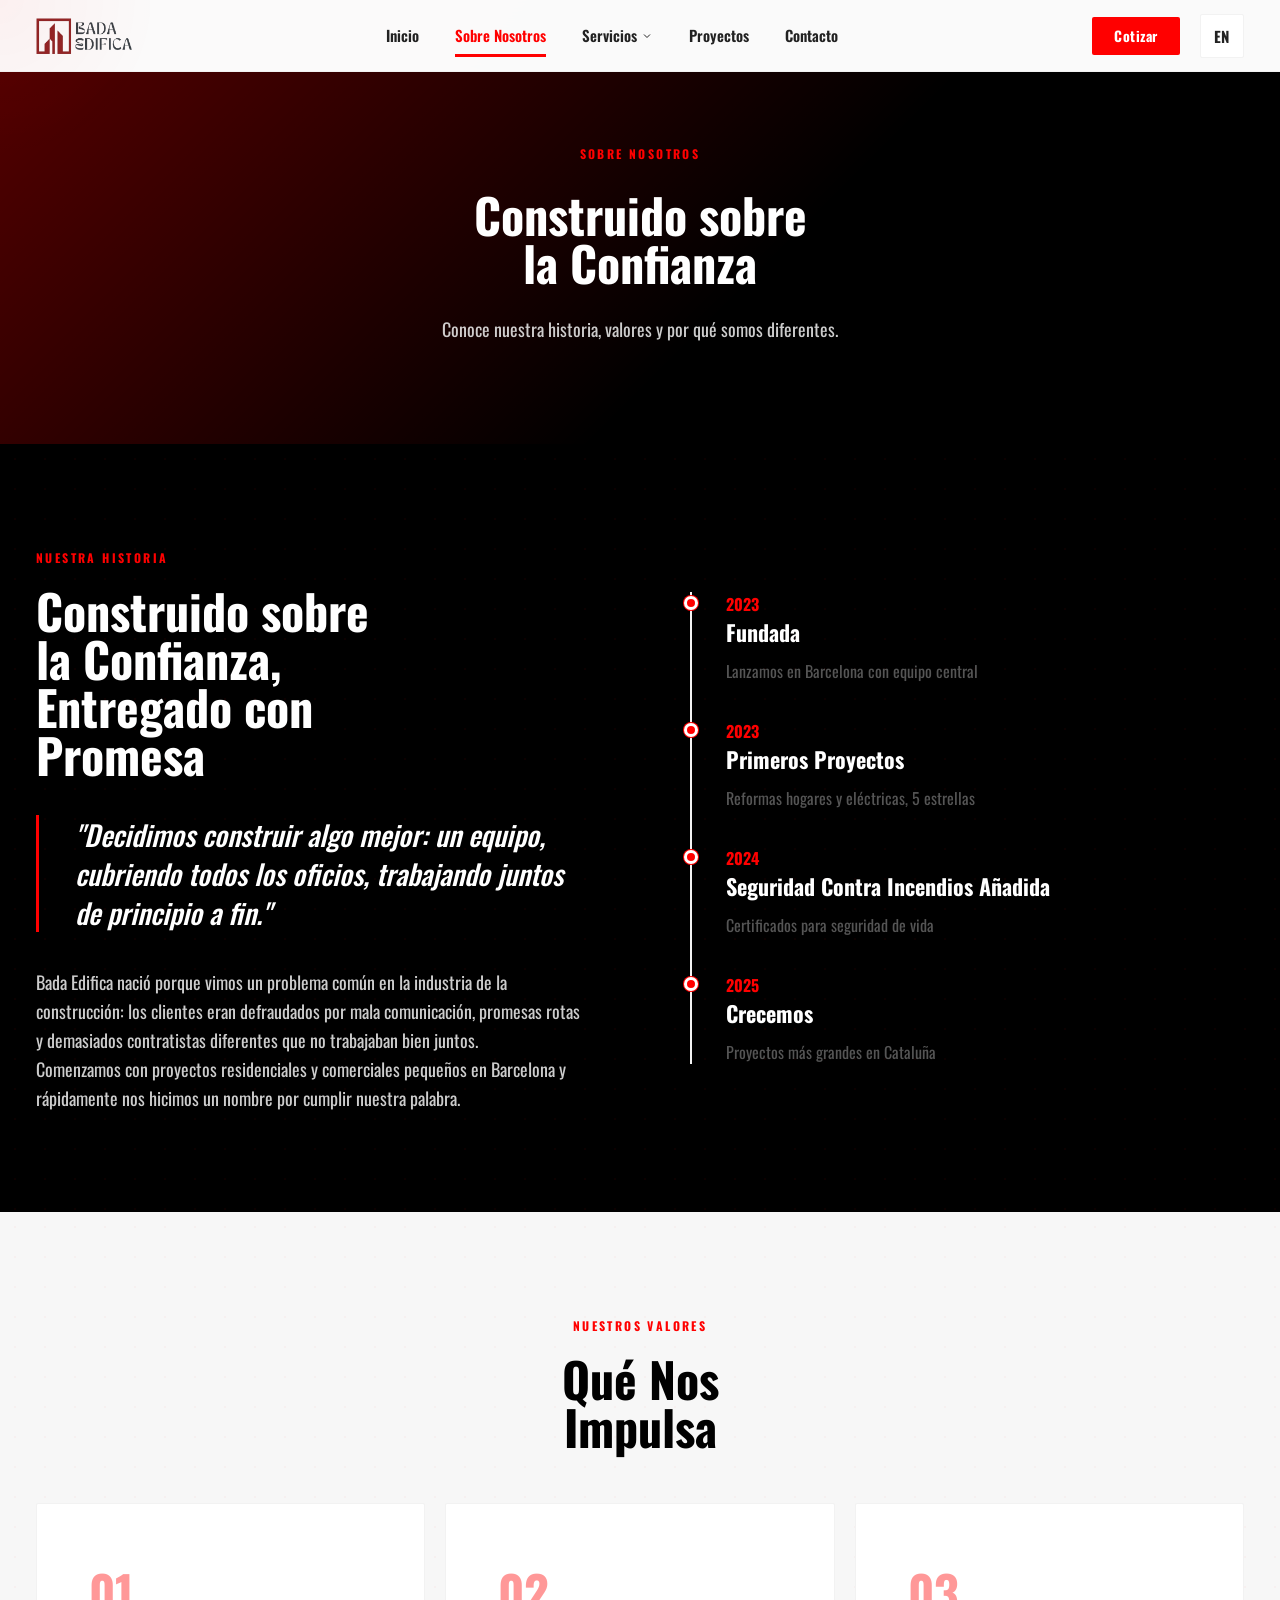
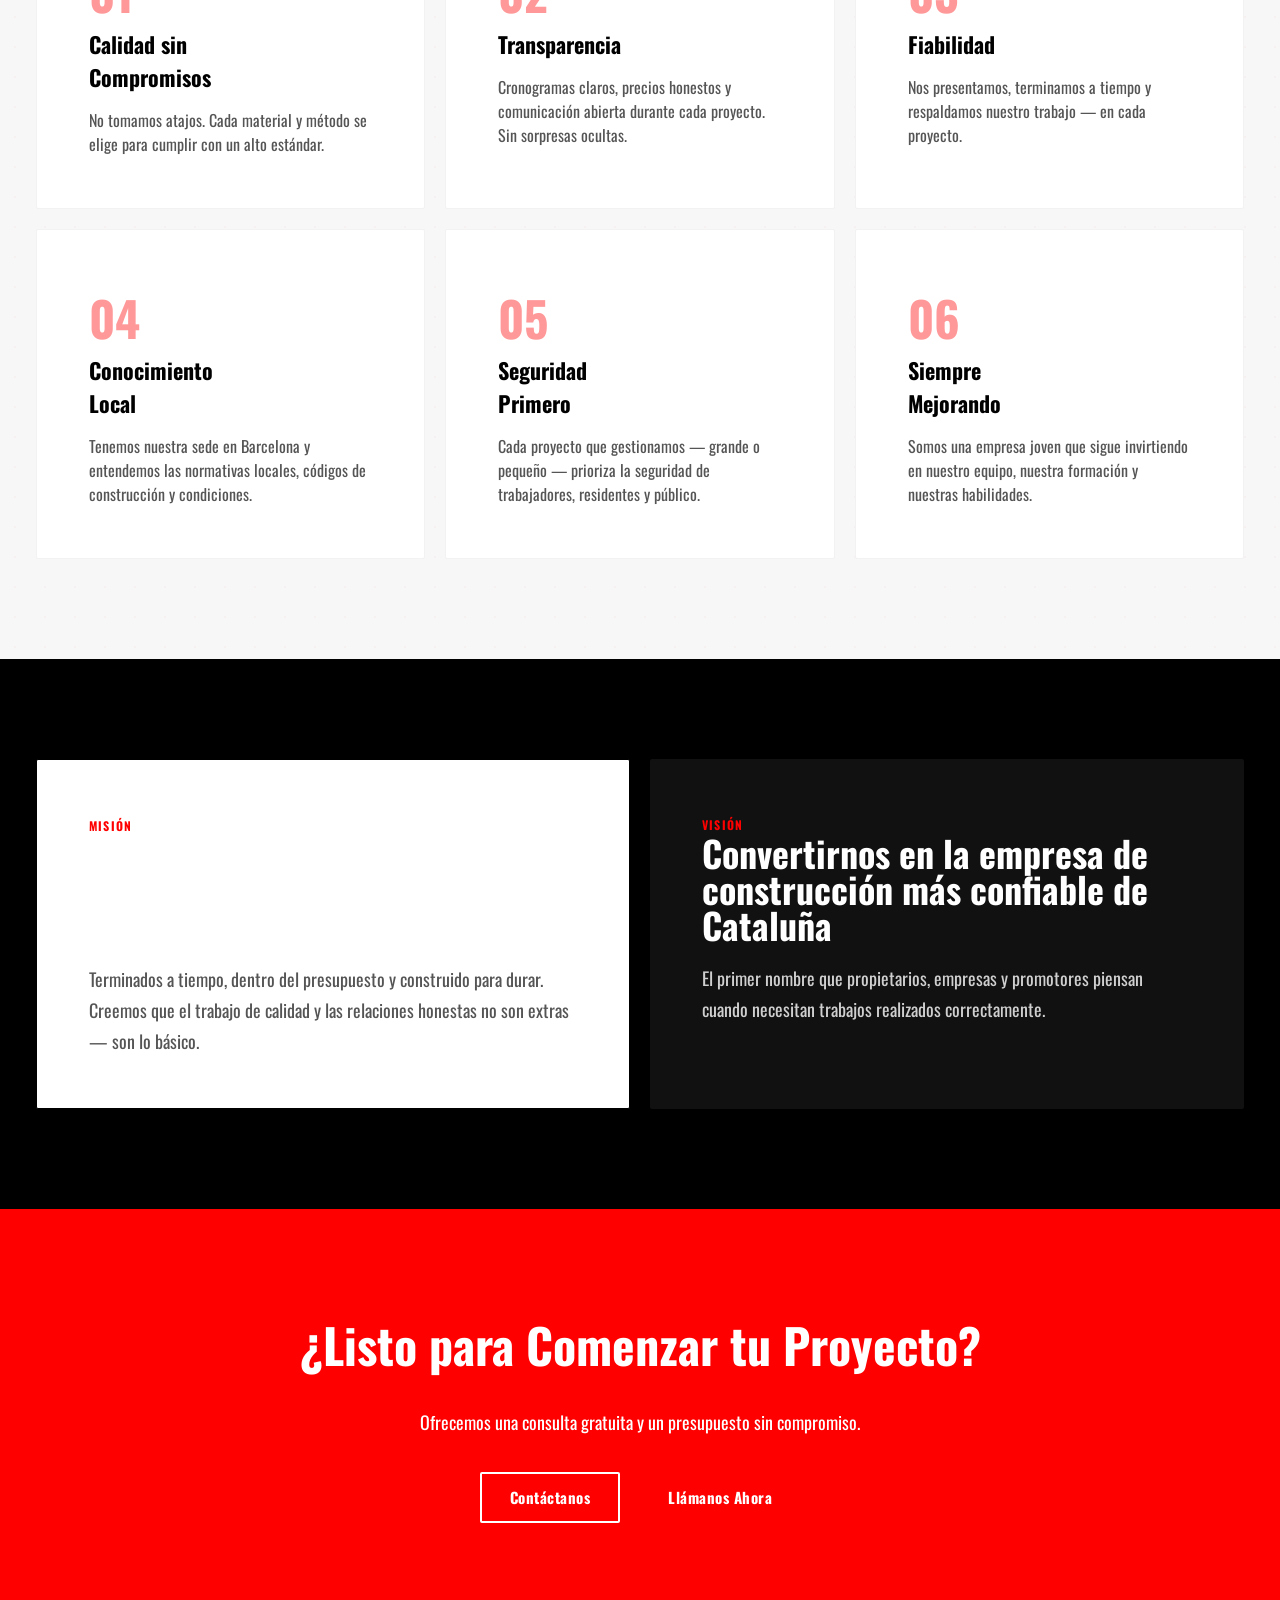
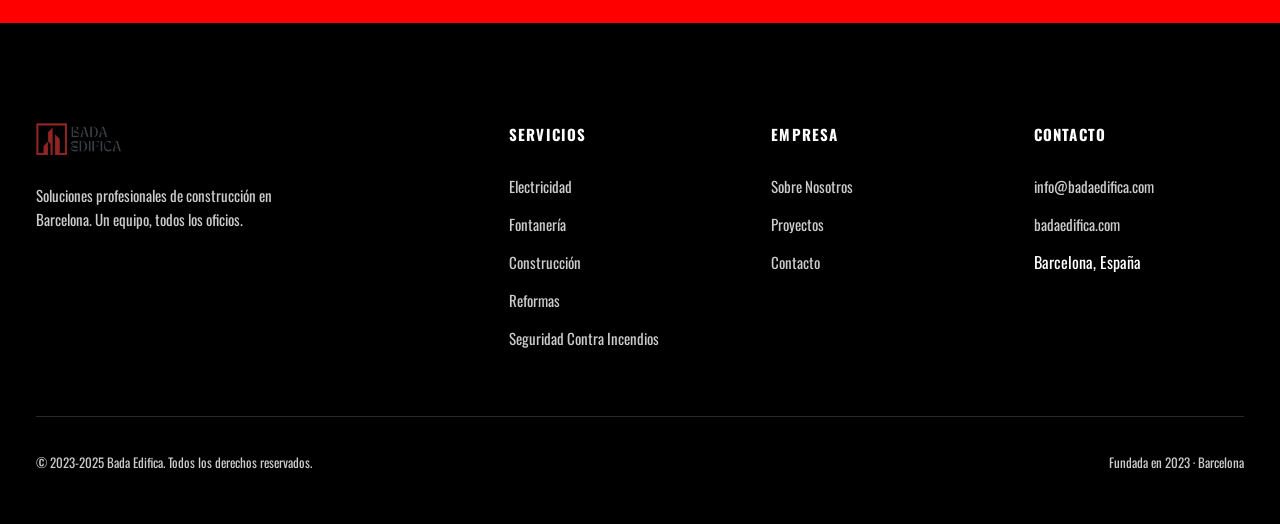
==== commit ac8077c1: "update" ====
--- a/about.html
+++ b/about.html
@@ -9,10 +9,12 @@
     <link rel="preconnect" href="https://fonts.googleapis.com">
     <link rel="preconnect" href="https://fonts.gstatic.com" crossorigin>
     <link href="https://fonts.googleapis.com/css2?family=Oswald:wght@300;400;500;600;700&display=swap" rel="stylesheet">
-    <link rel="icon" href="data:image/svg+xml,<svg xmlns='http://www.w3.org/2000/svg' viewBox='0 0 100 100'><polygon points='50,10 90,90 10,90' fill='%23912526'/></svg>">
+    <link rel="icon" href="data:image/svg+xml,<svg xmlns='http://www.w3.org/2000/svg' viewBox='0 0 100 100'><polygon points='50,10 90,90 10,90' fill='%23ff0000'/></svg>">
     <script src="js/translations.js"></script>
 </head>
 <body>
+    <div id="progressBarTop" class="progress-bar-top"></div>
+    <div id="cursorGlow" class="cursor-glow"></div>
     <!-- Navigation -->
     <nav class="nav" id="nav">
         <div class="nav-container">
@@ -100,6 +102,7 @@
                 </button>
             </div>
         </div>
+        <div class="nav-backdrop" id="navBackdrop"></div>
     </nav>
 
     <!-- Page Header -->
@@ -112,15 +115,15 @@
     </header>
 
     <!-- Our Story Section -->
-    <section class="section section--dark pattern-dots" id="story">
-        <div class="container">
-            <div class="story-grid">
+    <section class="section section--dark pattern-dots section-reveal" id="story">
+        <div class="container">
+            <div class="story-grid fade-up stagger-4">
                 <div class="story-text fade-up">
-                    <span class="section-label" data-i18n="story.label">Nuestra Historia</span>
-                    <h2 class="section-title" data-i18n="story.title">Construido sobre<br>la Confianza,<br>Entregado con<br>Promesa</h2>
-                    <blockquote class="story-quote" data-i18n="story.quote">"Decidimos construir algo mejor: un equipo, cubriendo todos los oficios, trabajando juntos de principio a fin."</blockquote>
-                    <p class="section-desc" data-i18n="story.desc1">Bada Edifica nació porque vimos un problema común en la industria de la construcción: los clientes eran defraudados por mala comunicación, promesas rotas y demasiados contratistas diferentes que no trabajaban bien juntos.</p>
-                    <p class="section-desc" data-i18n="story.desc2">Comenzamos con proyectos residenciales y comerciales pequeños en Barcelona y rápidamente nos hicimos un nombre por cumplir nuestra palabra.</p>
+                    <span class="section-label fade-up stagger-1" data-i18n="story.label">Nuestra Historia</span>
+                    <h2 class="section-title fade-up stagger-2" data-i18n="story.title">Construido sobre<br>la Confianza,<br>Entregado con<br>Promesa</h2>
+                    <blockquote class="story-quote fade-up stagger-3" data-i18n="story.quote">"Decidimos construir algo mejor: un equipo, cubriendo todos los oficios, trabajando juntos de principio a fin."</blockquote>
+                    <p class="section-desc fade-up stagger-3" data-i18n="story.desc1">Bada Edifica nació porque vimos un problema común en la industria de la construcción: los clientes eran defraudados por mala comunicación, promesas rotas y demasiados contratistas diferentes que no trabajaban bien juntos.</p>
+                    <p class="section-desc fade-up stagger-3" data-i18n="story.desc2">Comenzamos con proyectos residenciales y comerciales pequeños en Barcelona y rápidamente nos hicimos un nombre por cumplir nuestra palabra.</p>
                 </div>
                 <div class="story-timeline fade-up stagger-1">
                     <div class="timeline">
@@ -155,14 +158,14 @@
     </section>
 
     <!-- Values Section -->
-    <section class="section section--soft pattern-dots" id="values">
+    <section class="section section--soft pattern-dots section-reveal" id="values">
         <div class="container">
             <div class="section-header fade-up">
-                <span class="section-label" data-i18n="values.label">Nuestros Valores</span>
-                <h2 class="section-title" data-i18n="values.title">Qué Nos<br>Impulsa</h2>
-            </div>
-            
-            <div class="values-grid">
+                <span class="section-label fade-up stagger-1" data-i18n="values.label">Nuestros Valores</span>
+                <h2 class="section-title fade-up stagger-2" data-i18n="values.title">Qué Nos<br>Impulsa</h2>
+            </div>
+            
+            <div class="values-grid fade-up stagger-4">
                 <div class="value-card fade-up">
                     <span class="value-number">01</span>
                     <h3 class="value-title" data-i18n="values.v1title">Calidad sin<br>Compromisos</h3>
@@ -198,25 +201,25 @@
     </section>
 
     <!-- Mission Vision -->
-    <section class="section section--dark pattern-diagonal" id="mission">
-        <div class="container">
-            <div class="mission-vision-grid">
+    <section class="section section--dark pattern-diagonal section-reveal" id="mission">
+        <div class="container">
+            <div class="mission-vision-grid fade-up stagger-4">
                 <div class="mv-card mv-card--light fade-up">
-                    <span class="mv-label" data-i18n="mission.missionLabel">Misión</span>
-                    <h3 class="mv-title" data-i18n="mission.missionTitle">Entregar servicios de construcción en los que la gente pueda confiar genuinamente</h3>
-                    <p class="mv-desc" data-i18n="mission.missionDesc">Terminados a tiempo, dentro del presupuesto y construido para durar. Creemos que el trabajo de calidad y las relaciones honestas no son extras — son lo básico.</p>
+                    <span class="mv-label fade-up stagger-1" data-i18n="mission.missionLabel">Misión</span>
+                    <h3 class="mv-title fade-up stagger-2" data-i18n="mission.missionTitle">Entregar servicios de construcción en los que la gente pueda confiar genuinamente</h3>
+                    <p class="mv-desc fade-up stagger-3" data-i18n="mission.missionDesc">Terminados a tiempo, dentro del presupuesto y construido para durar. Creemos que el trabajo de calidad y las relaciones honestas no son extras — son lo básico.</p>
                 </div>
                 <div class="mv-card mv-card--dark fade-up stagger-1">
-                    <span class="mv-label" data-i18n="mission.visionLabel">Visión</span>
-                    <h3 class="mv-title" data-i18n="mission.visionTitle">Convertirnos en la empresa de construcción más confiable de Cataluña</h3>
-                    <p class="mv-desc" data-i18n="mission.visionDesc">El primer nombre que propietarios, empresas y promotores piensan cuando necesitan trabajos realizados correctamente.</p>
+                    <span class="mv-label fade-up stagger-1" data-i18n="mission.visionLabel">Visión</span>
+                    <h3 class="mv-title fade-up stagger-2" data-i18n="mission.visionTitle">Convertirnos en la empresa de construcción más confiable de Cataluña</h3>
+                    <p class="mv-desc fade-up stagger-3" data-i18n="mission.visionDesc">El primer nombre que propietarios, empresas y promotores piensan cuando necesitan trabajos realizados correctamente.</p>
                 </div>
             </div>
         </div>
     </section>
 
     <!-- CTA Section -->
-    <section class="cta pattern-grid">
+    <section class="cta pattern-grid section-reveal">
         <div class="container">
             <h2 class="cta-title fade-up" data-i18n="cta.title">¿Listo para Comenzar tu Proyecto?</h2>
             <p class="cta-desc fade-up stagger-1" data-i18n="cta.desc">Ofrecemos una consulta gratuita y un presupuesto sin compromiso.</p>
--- a/css/renault-style.css
+++ b/css/renault-style.css
@@ -1,7 +1,7 @@
 :root {
     /* Brand Accent - Bada Edifica Red */
-    --color-primary: #912526;
-    --color-primary-deep: #7a201f;
+    --color-primary: #ff0000;
+    --color-primary-deep: #cc0000;
     --color-on-primary: #ffffff;
     
     /* Surface Colors */
@@ -18,12 +18,12 @@
     /* Text Colors */
     --color-ink: #000000;
     --color-body: #222222;
-    --color-charcoal: #333333;
-    --color-mute: #666666;
-    --color-ash: #8a8a8a;
+    --color-charcoal: #222222;
+    --color-mute: #555555;
+    --color-ash: #777777;
     --color-stone: #c4c4c4;
     --color-on-dark: #ffffff;
-    --color-on-dark-mute: rgba(255,255,255,0.72);
+    --color-on-dark-mute: rgba(255,255,255,0.8);
     
     /* Semantic */
     --color-error: #be6464;
@@ -33,21 +33,21 @@
     --color-link: #0000ee;
     
     /* Typography Scale */
-    --font-display-xl: 56px;
-    --font-display-lg: 42px;
-    --font-display-md: 32px;
-    --font-heading-lg: 24px;
-    --font-heading-md: 20px;
-    --font-heading-sm: 17px;
-    --font-subtitle: 18px;
-    --font-body-lg: 17px;
-    --font-body-md: 15px;
-    --font-body-sm: 14px;
-    --font-button-lg: 15px;
-    --font-button-md: 14px;
-    --font-button-sm: 13px;
-    --font-caption: 12px;
-    --font-overline: 11px;
+    --font-display-xl: 64px;
+    --font-display-lg: 48px;
+    --font-display-md: 36px;
+    --font-heading-lg: 28px;
+    --font-heading-md: 22px;
+    --font-heading-sm: 18px;
+    --font-subtitle: 20px;
+    --font-body-lg: 18px;
+    --font-body-md: 16px;
+    --font-body-sm: 15px;
+    --font-button-lg: 16px;
+    --font-button-md: 15px;
+    --font-button-sm: 14px;
+    --font-caption: 13px;
+    --font-overline: 12px;
     
     /* Spacing */
     --space-xxs: 5px;
@@ -89,7 +89,8 @@
 body {
     font-family: var(--font-primary);
     font-size: var(--font-body-md);
-    line-height: 1.4;
+    font-weight: 400;
+    line-height: 1.5;
     color: var(--color-ink);
     background-color: var(--color-canvas);
     -webkit-font-smoothing: antialiased;
@@ -117,6 +118,33 @@
     cursor: pointer;
     border: none;
     background: none;
+}
+
+::selection {
+    background-color: var(--color-primary);
+    color: var(--color-on-primary);
+}
+
+:focus-visible {
+    outline: 2px solid var(--color-primary);
+    outline-offset: 2px;
+}
+
+::-webkit-scrollbar {
+    width: 8px;
+}
+
+::-webkit-scrollbar-track {
+    background: var(--color-surface-soft);
+}
+
+::-webkit-scrollbar-thumb {
+    background: var(--color-stone);
+    border-radius: var(--rounded-full);
+}
+
+::-webkit-scrollbar-thumb:hover {
+    background: var(--color-ash);
 }
 
 /* ============================================
@@ -137,6 +165,10 @@
 .section--dark {
     background-color: var(--color-surface-dark);
     color: var(--color-on-dark);
+}
+
+.section--dark .section-desc {
+    color: var(--color-on-dark-mute);
 }
 
 .section--soft {
@@ -174,8 +206,8 @@
 /* Grid Pattern */
 .pattern-grid::before {
     background-image: 
-        linear-gradient(to right, rgba(145, 37, 38, 0.1) 1px, transparent 1px),
-        linear-gradient(to bottom, rgba(145, 37, 38, 0.1) 1px, transparent 1px);
+        linear-gradient(to right, rgba(255, 0, 0, 0.1) 1px, transparent 1px),
+        linear-gradient(to bottom, rgba(255, 0, 0, 0.1) 1px, transparent 1px);
     background-size: 40px 40px;
 }
 
@@ -185,8 +217,8 @@
         45deg,
         transparent,
         transparent 10px,
-        rgba(145, 37, 38, 0.05) 10px,
-        rgba(145, 37, 38, 0.05) 20px
+        rgba(255, 0, 0, 0.05) 10px,
+        rgba(255, 0, 0, 0.05) 20px
     );
 }
 
@@ -214,7 +246,7 @@
 
 .section-title {
     font-family: var(--font-display);
-    font-size: clamp(32px, 5vw, var(--font-display-lg));
+    font-size: clamp(36px, 5vw, var(--font-display-lg));
     font-weight: 700;
     line-height: 1;
     margin-bottom: var(--space-lg);
@@ -228,12 +260,14 @@
     letter-spacing: 0.2em;
     color: var(--color-primary);
     margin-bottom: var(--space-md);
+    font-weight: 700;
 }
 
 .section-desc {
     font-size: var(--font-body-lg);
     color: var(--color-mute);
     max-width: 600px;
+    line-height: 1.6;
 }
 
 .section-header {
@@ -348,11 +382,30 @@
     font-size: var(--font-button-md);
     font-weight: 700;
     line-height: 1;
-    letter-spacing: 0.144px;
-    padding: 14px 24px;
+    letter-spacing: 0.5px;
+    padding: 16px 28px;
     border-radius: var(--rounded-xs);
-    transition: all 0.2s ease;
+    transition: all 0.25s ease;
     white-space: nowrap;
+    position: relative;
+    overflow: hidden;
+}
+
+.btn::after {
+    content: '';
+    position: absolute;
+    inset: 0;
+    background: currentColor;
+    opacity: 0;
+    transition: opacity 0.25s ease;
+}
+
+.btn:hover {
+    transform: translateY(-3px);
+}
+
+.btn:active {
+    transform: translateY(-1px);
 }
 
 .btn-primary {
@@ -362,6 +415,7 @@
 
 .btn-primary:hover {
     background-color: var(--color-primary-deep);
+    box-shadow: 0 8px 28px rgba(255, 0, 0, 0.4);
 }
 
 .btn-secondary-dark {
@@ -376,21 +430,23 @@
 .btn-outline-dark {
     background-color: var(--color-canvas);
     color: var(--color-ink);
-    border: 1px solid var(--color-hairline-strong);
+    border: 2px solid var(--color-hairline-strong);
 }
 
 .btn-outline-dark:hover {
     border-color: var(--color-ink);
+    background-color: var(--color-surface-soft);
 }
 
 .btn-outline-light {
-    background-color: var(--color-surface-dark);
+    background-color: transparent;
     color: var(--color-on-dark);
-    border: 1px solid var(--color-on-dark);
+    border: 2px solid var(--color-on-dark);
 }
 
 .btn-outline-light:hover {
     background-color: rgba(255,255,255,0.1);
+    box-shadow: 0 4px 20px rgba(255,255,255,0.15);
 }
 
 .btn-pill {
@@ -437,14 +493,9 @@
 }
 
 .nav.scrolled {
-    height: 60px;
-    box-shadow: 0 2px 20px rgba(0, 0, 0, 0.08);
-}
-
-.nav.scrolled {
     height: 64px;
     border-color: var(--color-hairline);
-    box-shadow: 0 2px 20px rgba(0, 0, 0, 0.08);
+    box-shadow: 0 4px 30px rgba(0, 0, 0, 0.1);
 }
 
 .nav-container {
@@ -502,7 +553,7 @@
 
 .nav-links a {
     font-size: var(--font-button-md);
-    font-weight: 500;
+    font-weight: 600;
     color: var(--color-charcoal);
     padding: var(--space-xs) 0;
     position: relative;
@@ -515,7 +566,7 @@
     bottom: 0;
     left: 0;
     width: 0;
-    height: 2px;
+    height: 3px;
     background-color: var(--color-primary);
     transition: width 0.3s ease;
 }
@@ -537,9 +588,9 @@
 }
 
 .nav-cta {
-    padding: 10px 20px;
+    padding: 12px 22px;
     font-size: var(--font-button-sm);
-    font-weight: 600;
+    font-weight: 700;
 }
 
 .nav-actions {
@@ -548,13 +599,31 @@
     gap: var(--space-md);
 }
 
-.menu-toggle {
-    display: none;
+.lang-toggle {
     width: 44px;
     height: 44px;
+    display: flex;
     align-items: center;
     justify-content: center;
+    font-family: var(--font-primary);
+    font-size: var(--font-button-md);
+    font-weight: 700;
+    color: var(--color-charcoal);
+    border: 1.5px solid var(--color-hairline);
+    border-radius: var(--rounded-xs);
+    background: var(--color-canvas);
+    transition: all 0.25s ease;
     cursor: pointer;
+}
+
+.lang-toggle:hover {
+    border-color: var(--color-primary);
+    color: var(--color-primary);
+    background-color: rgba(255, 0, 0, 0.04);
+}
+
+.lang-toggle:active {
+    transform: scale(0.95);
 }
 
 /* Mega Menu */
@@ -613,14 +682,14 @@
 }
 
 .mega-section h4 {
-    font-size: var(--font-body-sm);
+    font-size: var(--font-body-md);
     font-weight: 700;
     text-transform: uppercase;
     letter-spacing: 0.1em;
     color: var(--color-primary);
     margin-bottom: var(--space-md);
     padding-bottom: var(--space-sm);
-    border-bottom: 1px solid var(--color-hairline);
+    border-bottom: 2px solid var(--color-hairline);
 }
 
 .mega-section a {
@@ -638,7 +707,7 @@
 .mega-title {
     display: block;
     font-size: var(--font-body-md);
-    font-weight: 600;
+    font-weight: 700;
     color: var(--color-ink);
     transition: color 0.2s ease;
 }
@@ -650,7 +719,8 @@
 .mega-desc {
     display: block;
     font-size: var(--font-body-sm);
-    color: var(--color-mute);
+    font-weight: 400;
+    color: var(--color-ash);
     margin-top: 2px;
 }
 
@@ -678,11 +748,6 @@
 
 .mega-cta .btn {
     width: 100%;
-}
-
-.menu-toggle svg {
-    width: 24px;
-    height: 24px;
 }
 
 .menu-toggle {
@@ -691,6 +756,7 @@
     height: 40px;
     align-items: center;
     justify-content: center;
+    cursor: pointer;
 }
 
 .menu-toggle svg {
@@ -718,6 +784,24 @@
     
     .nav-cta {
         display: none;
+    }
+    
+    .nav-backdrop {
+        position: fixed;
+        top: 60px;
+        left: 0;
+        right: 0;
+        bottom: 0;
+        background: rgba(0,0,0,0.5);
+        z-index: 998;
+        opacity: 0;
+        visibility: hidden;
+        transition: all 0.3s ease;
+    }
+    
+    .nav-backdrop.active {
+        opacity: 1;
+        visibility: visible;
     }
     
     .nav-links {
@@ -734,6 +818,7 @@
         transform: translateX(-100%);
         transition: transform 0.3s ease;
         overflow-y: auto;
+        z-index: 999;
     }
     
     .nav-links.active {
@@ -950,13 +1035,13 @@
 }
 
 .slider-arrow {
-    width: 48px;
-    height: 48px;
+    width: 52px;
+    height: 52px;
     display: flex;
     align-items: center;
     justify-content: center;
-    background-color: rgba(255, 255, 255, 0.1);
-    border: 1px solid rgba(255, 255, 255, 0.2);
+    background-color: rgba(255, 255, 255, 0.12);
+    border: 1.5px solid rgba(255, 255, 255, 0.25);
     border-radius: var(--rounded-xs);
     color: var(--color-on-dark);
     cursor: pointer;
@@ -966,6 +1051,12 @@
 .slider-arrow:hover {
     background-color: rgba(255, 255, 255, 0.2);
     border-color: var(--color-primary);
+    transform: scale(1.05);
+}
+
+.slider-arrow svg {
+    width: 26px;
+    height: 26px;
 }
 
 .slider-dots {
@@ -974,11 +1065,11 @@
 }
 
 .dot {
-    width: 12px;
-    height: 12px;
+    width: 14px;
+    height: 14px;
     padding: 0;
     background-color: transparent;
-    border: 1px solid rgba(255, 255, 255, 0.4);
+    border: 2px solid rgba(255, 255, 255, 0.4);
     border-radius: var(--rounded-full);
     cursor: pointer;
     transition: all 0.3s ease;
@@ -994,6 +1085,7 @@
 .dot.active {
     background-color: var(--color-primary);
     border-color: var(--color-primary);
+    transform: scale(1.15);
 }
 
 .dot:not(.active):hover {
@@ -1058,7 +1150,7 @@
 .stats-bar {
     background-color: var(--color-surface-dark);
     color: var(--color-on-dark);
-    padding: var(--space-lg) 0;
+    padding: var(--space-xl) 0;
     position: relative;
     z-index: 5;
     margin-top: -1px;
@@ -1077,115 +1169,21 @@
 
 .stats-bar .stat-number {
     display: block;
-    font-size: var(--font-display-md);
-    font-weight: 700;
-    color: var(--color-on-dark);
+    font-size: var(--font-display-lg);
+    font-weight: 700;
+    color: var(--color-primary);
+    line-height: 1;
 }
 
 .stats-bar .stat-label {
     display: block;
-    font-size: var(--font-body-sm);
-    color: var(--color-on-dark-mute);
-    margin-top: var(--space-xxs);
-}
-    position: relative;
-    min-height: 100vh;
-    display: flex;
-    align-items: center;
-    background-color: var(--color-surface-dark);
-    overflow: hidden;
-}
-
-.hero-content {
-    position: relative;
-    z-index: 2;
-    max-width: var(--container-max);
-    margin: 0 auto;
-    padding: 120px var(--space-xl) var(--space-section);
-    width: 100%;
-}
-
-.hero-title {
-    font-size: clamp(40px, 8vw, var(--font-display-xl));
-    font-weight: 700;
-    line-height: 0.95;
+    font-size: var(--font-body-md);
+    font-weight: 500;
     color: var(--color-on-dark);
-    margin-bottom: var(--space-lg);
-    opacity: 0;
-    transform: translateY(40px);
-    animation: heroFadeIn 0.8s ease forwards;
-}
-
-.hero-subtitle {
-    font-size: var(--font-subtitle);
-    color: var(--color-on-dark-mute);
-    max-width: 600px;
-    margin-bottom: var(--space-xl);
-    opacity: 0;
-    transform: translateY(40px);
-    animation: heroFadeIn 0.8s ease 0.2s forwards;
-}
-
-.hero-buttons {
-    display: flex;
-    gap: var(--space-md);
-    flex-wrap: wrap;
-    opacity: 0;
-    transform: translateY(40px);
-    animation: heroFadeIn 0.8s ease 0.4s forwards;
-}
-
-.hero-visual {
-    position: absolute;
-    top: 0;
-    right: 0;
-    bottom: 0;
-    width: 50%;
-    opacity: 0;
-    animation: heroFadeIn 1s ease 0.6s forwards;
-}
-
-.hero-visual img {
-    width: 100%;
-    height: 100%;
-    object-fit: cover;
-}
-
-.hero-grid {
-    display: grid;
-    grid-template-columns: repeat(4, 1fr);
-    gap: var(--space-md);
-    margin-top: var(--space-section);
-    opacity: 0;
-    transform: translateY(40px);
-    animation: heroFadeIn 0.8s ease 0.6s forwards;
-}
-
-.hero-stat {
-    text-align: center;
-    padding: var(--space-lg);
-    background-color: var(--color-surface-deep);
-    border-radius: var(--rounded-xs);
-}
-
-.hero-stat-number {
-    font-size: var(--font-display-lg);
-    font-weight: 700;
-    color: var(--color-on-dark);
-}
-
-.hero-stat-label {
-    font-size: var(--font-body-sm);
-    color: var(--color-on-dark-mute);
-    margin-top: var(--space-xxs);
-}
-
-@keyframes heroFadeIn {
-    to {
-        opacity: 1;
-        transform: translateY(0);
-    }
-}
+    margin-top: var(--space-xs);
+    opacity: 0.85;
+}
+
 
 /* ============================================
    PROMO TILES
@@ -1201,20 +1199,21 @@
     border-radius: var(--rounded-none);
     position: relative;
     overflow: hidden;
-    min-height: 280px;
+    min-height: 300px;
     display: flex;
     flex-direction: column;
     justify-content: flex-end;
-    transition: transform 0.3s ease;
+    transition: transform 0.4s ease, box-shadow 0.4s ease;
 }
 
 .promo-tile:hover {
-    transform: translateY(-4px);
+    transform: translateY(-6px);
+    box-shadow: 0 20px 56px rgba(0, 0, 0, 0.12);
 }
 
 .promo-tile-light {
     background-color: var(--color-canvas);
-    border: 1px solid var(--color-hairline-strong);
+    border: 1.5px solid var(--color-hairline-strong);
 }
 
 .promo-tile-dark {
@@ -1234,8 +1233,9 @@
 }
 
 .promo-tile-desc {
-    font-size: var(--font-body-md);
-    opacity: 0.8;
+    font-size: var(--font-body-lg);
+    opacity: 0.85;
+    line-height: 1.5;
 }
 
 /* ============================================
@@ -1248,6 +1248,69 @@
     align-items: center;
 }
 
+.about-visual {
+    position: relative;
+}
+
+.about-image-stack {
+    position: relative;
+    width: 100%;
+    height: 420px;
+}
+
+.about-img {
+    position: absolute;
+    border-radius: var(--rounded-xs);
+}
+
+.about-img-1 {
+    top: 0;
+    left: 0;
+    width: 70%;
+    height: 70%;
+    background: linear-gradient(135deg, var(--color-primary) 0%, var(--color-primary-deep) 100%);
+}
+
+.about-img-2 {
+    bottom: 0;
+    right: 0;
+    width: 60%;
+    height: 60%;
+    background-color: var(--color-surface-soft);
+    border: 1px solid var(--color-hairline);
+}
+
+.about-badge {
+    position: absolute;
+    bottom: 20px;
+    left: 20px;
+    background-color: var(--color-canvas);
+    border: 2px solid var(--color-hairline-strong);
+    padding: var(--space-md) var(--space-lg);
+    text-align: center;
+    z-index: 2;
+}
+
+.badge-year {
+    display: block;
+    font-size: var(--font-display-lg);
+    font-weight: 700;
+    color: var(--color-primary);
+    line-height: 1;
+}
+
+.badge-text {
+    display: block;
+    font-size: var(--font-body-sm);
+    font-weight: 500;
+    color: var(--color-charcoal);
+    margin-top: var(--space-xxs);
+}
+
+.about-text {
+    max-width: 560px;
+}
+
 .about-image {
     aspect-ratio: 4/3;
     background-color: var(--color-surface-soft);
@@ -1292,14 +1355,31 @@
     max-width: 560px;
 }
 
+.story-text {
+    max-width: 560px;
+}
+
+.story-timeline {
+    max-width: 480px;
+}
+
 .story-quote {
-    font-size: var(--font-heading-md);
-    font-weight: 400;
+    font-size: var(--font-heading-lg);
+    font-weight: 500;
     font-style: italic;
     color: var(--color-charcoal);
-    padding-left: var(--space-lg);
+    padding-left: var(--space-xl);
     border-left: 3px solid var(--color-primary);
     margin: var(--space-xl) 0;
+    line-height: 1.4;
+}
+
+.section--dark .story-quote {
+    color: var(--color-on-dark);
+}
+
+.section--dark .story-quote::before {
+    color: var(--color-primary);
 }
 
 /* ============================================
@@ -1331,18 +1411,19 @@
 
 .timeline-dot {
     position: absolute;
-    left: calc(-1 * var(--space-xl) - 5px);
+    left: calc(-1 * var(--space-xl) - 6px);
     top: 4px;
-    width: 11px;
-    height: 11px;
+    width: 14px;
+    height: 14px;
     background-color: var(--color-primary);
     border-radius: var(--rounded-full);
-    border: 2px solid var(--color-canvas);
+    border: 3px solid var(--color-canvas);
+    box-shadow: 0 0 0 1px var(--color-primary);
 }
 
 .timeline-year {
     font-family: var(--font-display);
-    font-size: var(--font-body-sm);
+    font-size: var(--font-body-md);
     font-weight: 700;
     color: var(--color-primary);
     margin-bottom: var(--space-xs);
@@ -1358,29 +1439,9 @@
 .timeline-desc {
     color: var(--color-mute);
     font-size: var(--font-body-md);
-}
-    top: 4px;
-    width: 9px;
-    height: 9px;
-    background-color: var(--color-primary);
-    border-radius: var(--rounded-full);
-}
-
-.timeline-year {
-    font-size: var(--font-heading-sm);
-    font-weight: 700;
-    color: var(--color-primary);
-    margin-bottom: var(--space-xs);
-}
-
-.timeline-title {
-    font-size: var(--font-heading-md);
-    margin-bottom: var(--space-xs);
-}
-
-.timeline-desc {
-    color: var(--color-mute);
-}
+    line-height: 1.5;
+}
+
 
 /* ============================================
    SERVICES
@@ -1392,9 +1453,9 @@
 }
 
 .service-card {
-    padding: var(--space-xl);
+    padding: var(--space-xxl);
     background-color: var(--color-canvas);
-    border: 1px solid var(--color-hairline);
+    border: 1.5px solid var(--color-stone);
     border-radius: var(--rounded-none);
     transition: all 0.3s ease;
 }
@@ -1402,12 +1463,20 @@
 .service-card:hover {
     border-color: var(--color-primary);
     transform: translateY(-8px);
-    box-shadow: 0 10px 40px rgba(0, 0, 0, 0.1);
+    box-shadow: 0 20px 56px rgba(0, 0, 0, 0.14);
+}
+
+.service-card:hover .service-icon {
+    background-color: var(--color-primary);
+}
+
+.service-card:hover .service-icon svg {
+    color: var(--color-on-primary);
 }
 
 .service-icon {
-    width: 64px;
-    height: 64px;
+    width: 72px;
+    height: 72px;
     display: flex;
     align-items: center;
     justify-content: center;
@@ -1417,19 +1486,21 @@
 }
 
 .service-icon svg {
-    width: 28px;
-    height: 28px;
+    width: 32px;
+    height: 32px;
     color: var(--color-primary);
 }
 
 .service-title {
     font-size: var(--font-heading-md);
+    font-weight: 700;
     margin-bottom: var(--space-sm);
 }
 
 .service-desc {
     color: var(--color-mute);
-    font-size: var(--font-body-sm);
+    font-size: var(--font-body-md);
+    line-height: 1.5;
 }
 
 /* ============================================
@@ -1442,33 +1513,38 @@
 }
 
 .value-card {
-    padding: var(--space-xl);
-    background-color: var(--color-surface-soft);
+    padding: var(--space-xxl);
+    background-color: var(--color-canvas);
+    border: 1.5px solid var(--color-hairline);
     border-radius: var(--rounded-xs);
     transition: all 0.3s ease;
 }
 
 .value-card:hover {
-    background-color: var(--color-surface-soft);
-    transform: translateY(-2px);
+    background-color: var(--color-canvas);
+    border-color: var(--color-primary);
+    transform: translateY(-6px);
+    box-shadow: 0 16px 48px rgba(0, 0, 0, 0.1);
 }
 
 .value-number {
     font-size: var(--font-display-lg);
     font-weight: 700;
     color: var(--color-primary);
-    opacity: 0.3;
+    opacity: 0.4;
     margin-bottom: var(--space-md);
 }
 
 .value-title {
     font-size: var(--font-heading-md);
+    font-weight: 700;
     margin-bottom: var(--space-sm);
 }
 
 .value-desc {
     color: var(--color-mute);
-    font-size: var(--font-body-sm);
+    font-size: var(--font-body-md);
+    line-height: 1.5;
 }
 
 /* ============================================
@@ -1482,24 +1558,25 @@
 
 .mv-card {
     padding: var(--space-xxl);
-    border-radius: var(--rounded-none);
+    border-radius: var(--rounded-xs);
 }
 
 .mv-card--light {
     background-color: var(--color-canvas);
-    border: 1px solid var(--color-hairline-strong);
+    border: 1.5px solid var(--color-hairline-strong);
 }
 
 .mv-card--dark {
-    background-color: var(--color-surface-dark);
+    background-color: var(--color-surface-deep);
     color: var(--color-on-dark);
 }
 
 .mv-label {
     font-size: var(--font-overline);
     text-transform: uppercase;
-    letter-spacing: 0.08em;
+    letter-spacing: 0.1em;
     margin-bottom: var(--space-md);
+    font-weight: 700;
 }
 
 .mv-card--light .mv-label {
@@ -1511,13 +1588,16 @@
 }
 
 .mv-title {
-    font-size: var(--font-heading-lg);
+    font-size: var(--font-display-md);
+    font-weight: 700;
     margin-bottom: var(--space-md);
+    line-height: 1;
 }
 
 .mv-desc {
     color: var(--color-mute);
-    line-height: 1.6;
+    font-size: var(--font-body-lg);
+    line-height: 1.7;
 }
 
 .mv-card--dark .mv-desc {
@@ -1536,33 +1616,54 @@
 .why-item {
     text-align: center;
     padding: var(--space-xl);
+    border: 1.5px solid transparent;
+    border-radius: var(--rounded-xs);
+    transition: all 0.3s ease;
+}
+
+.why-item:hover {
+    border-color: var(--color-primary);
+    transform: translateY(-6px);
+    box-shadow: 0 16px 48px rgba(0, 0, 0, 0.08);
+}
+
+.why-item:hover .why-icon {
+    background-color: var(--color-primary);
+}
+
+.why-item:hover .why-icon svg {
+    color: var(--color-on-primary);
 }
 
 .why-icon {
-    width: 64px;
-    height: 64px;
+    width: 72px;
+    height: 72px;
     display: flex;
     align-items: center;
     justify-content: center;
     background-color: var(--color-surface-soft);
     border-radius: var(--rounded-xs);
     margin: 0 auto var(--space-lg);
+    transition: all 0.3s ease;
 }
 
 .why-icon svg {
     width: 32px;
     height: 32px;
     color: var(--color-primary);
+    transition: color 0.3s ease;
 }
 
 .why-title {
     font-size: var(--font-heading-md);
+    font-weight: 700;
     margin-bottom: var(--space-sm);
 }
 
 .why-desc {
     color: var(--color-mute);
-    font-size: var(--font-body-sm);
+    font-size: var(--font-body-md);
+    line-height: 1.5;
 }
 
 /* ============================================
@@ -1573,10 +1674,19 @@
     color: var(--color-on-primary);
     text-align: center;
     padding: var(--space-section) 0;
+    position: relative;
+    overflow: hidden;
+}
+
+.cta.pattern-grid::before {
+    background-image: radial-gradient(circle, rgba(255,255,255,0.08) 1px, transparent 1px);
+    background-size: 30px 30px;
+    opacity: 1;
 }
 
 .cta-title {
-    font-size: var(--font-display-md);
+    font-size: var(--font-display-lg);
+    font-weight: 700;
     margin-bottom: var(--space-lg);
 }
 
@@ -1600,7 +1710,72 @@
 .footer {
     background-color: var(--color-surface-dark);
     color: var(--color-on-dark);
-    padding: var(--space-section) 0 var(--space-xl);
+    padding: var(--space-section) 0 var(--space-xxl);
+}
+
+.footer-grid {
+    display: grid;
+    grid-template-columns: 2fr 1fr 1fr 1fr;
+    gap: var(--space-xxl);
+    margin-bottom: var(--space-xxl);
+}
+
+.footer-brand {
+    max-width: 300px;
+}
+
+.footer-logo {
+    display: flex;
+    align-items: center;
+    gap: var(--space-sm);
+    font-size: var(--font-heading-sm);
+    font-weight: 700;
+    margin-bottom: var(--space-lg);
+}
+
+.footer-logo-img {
+    height: 36px;
+    width: auto;
+}
+
+.footer-desc {
+    color: var(--color-on-dark-mute);
+    font-size: var(--font-body-md);
+    line-height: 1.7;
+}
+
+.footer-title {
+    font-size: var(--font-button-md);
+    font-weight: 700;
+    margin-bottom: var(--space-lg);
+    text-transform: uppercase;
+    letter-spacing: 0.1em;
+    color: var(--color-on-dark);
+}
+
+.footer-links li {
+    margin-bottom: var(--space-sm);
+}
+
+.footer-links a {
+    color: var(--color-on-dark-mute);
+    font-size: var(--font-body-md);
+    font-weight: 400;
+    transition: color 0.2s ease;
+}
+
+.footer-links a:hover {
+    color: var(--color-on-dark);
+}
+
+.footer-bottom {
+    padding-top: var(--space-xl);
+    border-top: 1px solid var(--color-divider-dark);
+    display: flex;
+    justify-content: space-between;
+    align-items: center;
+    font-size: var(--font-body-sm);
+    color: var(--color-on-dark-mute);
 }
 
 .footer-grid {
@@ -1690,7 +1865,7 @@
     left: 0;
     right: 0;
     bottom: 0;
-    background: linear-gradient(135deg, rgba(145, 37, 38, 0.3) 0%, transparent 60%);
+    background: linear-gradient(135deg, rgba(255, 0, 0, 0.35) 0%, transparent 60%);
 }
 
 .page-header .container {
@@ -1706,11 +1881,12 @@
     letter-spacing: 0.2em;
     color: var(--color-primary);
     margin-bottom: var(--space-lg);
+    font-weight: 700;
 }
 
 .page-title {
     font-family: var(--font-display);
-    font-size: clamp(36px, 7vw, var(--font-display-lg));
+    font-size: clamp(40px, 8vw, var(--font-display-lg));
     font-weight: 700;
     line-height: 1;
     margin-bottom: var(--space-lg);
@@ -1721,6 +1897,7 @@
     color: var(--color-on-dark-mute);
     max-width: 600px;
     margin: 0 auto;
+    line-height: 1.6;
 }
 
 /* ============================================
@@ -1770,47 +1947,15 @@
     font-weight: 500;
 }
 
-.form-group {
-    margin-bottom: var(--space-lg);
-}
-
-.form-label {
-    display: block;
-    font-size: var(--font-body-sm);
-    font-weight: 600;
-    margin-bottom: var(--space-xs);
-}
-
-.form-input,
-.form-textarea {
-    width: 100%;
-    padding: var(--space-sm) var(--space-md);
-    font-family: inherit;
-    font-size: var(--font-body-md);
-    border: none;
-    border-bottom: 1px solid var(--color-hairline-strong);
-    background-color: var(--color-canvas);
-    transition: border-color 0.2s ease;
-}
-
-.form-input:focus,
-.form-textarea:focus {
-    outline: none;
-    border-color: var(--color-primary);
-}
-
-.form-textarea {
-    min-height: 120px;
-    resize: vertical;
-}
-
 /* ============================================
-   ANIMATIONS
+   ANIMATIONS — Live, Scroll, Interactive
 ============================================ */
+
+/* -- Scroll Reveal Classes -- */
 .fade-up {
     opacity: 0;
     transform: translateY(30px);
-    transition: all 0.6s ease;
+    transition: opacity 0.6s ease, transform 0.6s ease;
 }
 
 .fade-up.visible {
@@ -1818,12 +1963,277 @@
     transform: translateY(0);
 }
 
+.fade-left {
+    opacity: 0;
+    transform: translateX(-40px);
+    transition: opacity 0.6s ease, transform 0.6s ease;
+}
+
+.fade-left.visible {
+    opacity: 1;
+    transform: translateX(0);
+}
+
+.fade-right {
+    opacity: 0;
+    transform: translateX(40px);
+    transition: opacity 0.6s ease, transform 0.6s ease;
+}
+
+.fade-right.visible {
+    opacity: 1;
+    transform: translateX(0);
+}
+
+.scale-in {
+    opacity: 0;
+    transform: scale(0.85);
+    transition: opacity 0.6s ease, transform 0.6s ease;
+}
+
+.scale-in.visible {
+    opacity: 1;
+    transform: scale(1);
+}
+
+.zoom-in {
+    opacity: 0;
+    transform: scale(1.15);
+    transition: opacity 0.8s ease, transform 0.8s ease;
+}
+
+.zoom-in.visible {
+    opacity: 1;
+    transform: scale(1);
+}
+
+/* Stagger delays for scroll animations */
 .stagger-1 { transition-delay: 0.1s; }
 .stagger-2 { transition-delay: 0.2s; }
 .stagger-3 { transition-delay: 0.3s; }
 .stagger-4 { transition-delay: 0.4s; }
 .stagger-5 { transition-delay: 0.5s; }
 .stagger-6 { transition-delay: 0.6s; }
+.stagger-7 { transition-delay: 0.7s; }
+.stagger-8 { transition-delay: 0.8s; }
+
+/* Section entrance */
+.section-reveal {
+    opacity: 0;
+    transform: translateY(40px);
+    transition: opacity 0.8s ease, transform 0.8s ease;
+}
+
+.section-reveal.visible {
+    opacity: 1;
+    transform: translateY(0);
+}
+
+/* -- Live Ambient Keyframes -- */
+@keyframes float {
+    0%, 100% { transform: translateY(0); }
+    50% { transform: translateY(-10px); }
+}
+
+@keyframes float-reverse {
+    0%, 100% { transform: translateY(0); }
+    50% { transform: translateY(10px); }
+}
+
+@keyframes pulse-glow {
+    0%, 100% { box-shadow: 0 0 0 0 rgba(255, 0, 0, 0.3); }
+    50% { box-shadow: 0 0 0 14px rgba(255, 0, 0, 0); }
+}
+
+@keyframes breathe {
+    0%, 100% { transform: scale(1); }
+    50% { transform: scale(1.06); }
+}
+
+@keyframes shimmer {
+    0% { transform: translateX(-100%) skewX(-15deg); }
+    100% { transform: translateX(300%) skewX(-15deg); }
+}
+
+@keyframes spin-slow {
+    0% { transform: rotate(0deg); }
+    100% { transform: rotate(360deg); }
+}
+
+@keyframes count-appear {
+    0% { opacity: 0; transform: translateY(10px); }
+    100% { opacity: 1; transform: translateY(0); }
+}
+
+/* Live utility classes */
+.live-float { animation: float 4s ease-in-out infinite; }
+.live-float-reverse { animation: float-reverse 5s ease-in-out infinite; }
+.live-pulse { animation: pulse-glow 2s ease-in-out infinite; }
+.live-breathe { animation: breathe 3s ease-in-out infinite; }
+.live-shimmer { animation: shimmer 3s ease-in-out infinite; pointer-events: none; }
+.live-spin-slow { animation: spin-slow 10s linear infinite; }
+
+/* -- Interactive Effects -- */
+
+/* Button click ripple */
+.btn .ripple {
+    position: absolute;
+    border-radius: 50%;
+    background: rgba(255, 255, 255, 0.35);
+    transform: scale(0);
+    animation: ripple-anim 0.6s ease-out;
+    pointer-events: none;
+}
+
+.btn-primary .ripple {
+    background: rgba(255, 255, 255, 0.4);
+}
+
+.btn-outline-light .ripple {
+    background: rgba(255, 255, 255, 0.2);
+}
+
+.btn-outline-dark .ripple,
+.btn-pill .ripple {
+    background: rgba(255, 0, 0, 0.15);
+}
+
+@keyframes ripple-anim {
+    to { transform: scale(4); opacity: 0; }
+}
+
+/* Card 3D tilt on hover */
+.tilt-card {
+    transition: transform 0.3s ease, box-shadow 0.3s ease;
+    will-change: transform;
+}
+
+/* Hover lift */
+.hover-lift {
+    transition: transform 0.3s ease, box-shadow 0.3s ease;
+}
+
+.hover-lift:hover {
+    transform: translateY(-6px) !important;
+    box-shadow: 0 16px 48px rgba(0, 0, 0, 0.12) !important;
+}
+
+/* Hover accent glow ring */
+.hover-glow-ring {
+    position: relative;
+    transition: all 0.3s ease;
+}
+
+.hover-glow-ring::after {
+    content: '';
+    position: absolute;
+    inset: -2px;
+    border-radius: inherit;
+    opacity: 0;
+    transition: opacity 0.3s ease;
+    border: 1px solid var(--color-primary);
+    box-shadow: 0 0 24px rgba(255, 0, 0, 0.25);
+    pointer-events: none;
+}
+
+.hover-glow-ring:hover::after {
+    opacity: 1;
+}
+
+/* -- Global Animation Elements -- */
+
+/* Reading progress bar */
+.progress-bar-top {
+    position: fixed;
+    top: 0;
+    left: 0;
+    height: 3px;
+    background: linear-gradient(90deg, var(--color-primary), #ff6b5a);
+    z-index: 1001;
+    width: 0;
+    transition: width 0.1s linear;
+    pointer-events: none;
+}
+
+/* Subtle cursor glow */
+.cursor-glow {
+    position: fixed;
+    width: 320px;
+    height: 320px;
+    border-radius: 50%;
+    background: radial-gradient(circle, rgba(255, 0, 0, 0.04) 0%, transparent 70%);
+    pointer-events: none;
+    z-index: 9999;
+    transform: translate(-50%, -50%);
+    will-change: left, top;
+    display: none;
+}
+
+/* Hero slide slow zoom on activate */
+.slide-bg {
+    transform: scale(1);
+    transition: transform 8s ease, background-position-y 0.1s linear;
+}
+
+.slide.active .slide-bg {
+    transform: scale(1.06);
+}
+
+/* Decorative elements */
+.about-img-1.live-float {
+    animation-duration: 6s;
+}
+
+.stat-number.stat-animate {
+    display: inline-block;
+    animation: count-appear 0.4s ease forwards;
+}
+
+/* Content staggered entrance on page load */
+.content-stagger > * {
+    opacity: 0;
+    transform: translateY(20px);
+    animation: fade-in-up 0.5s ease forwards;
+}
+
+.content-stagger > *:nth-child(1) { animation-delay: 0.1s; }
+.content-stagger > *:nth-child(2) { animation-delay: 0.2s; }
+.content-stagger > *:nth-child(3) { animation-delay: 0.3s; }
+.content-stagger > *:nth-child(4) { animation-delay: 0.4s; }
+.content-stagger > *:nth-child(5) { animation-delay: 0.5s; }
+.content-stagger > *:nth-child(6) { animation-delay: 0.6s; }
+
+@keyframes fade-in-up {
+    0% { opacity: 0; transform: translateY(20px); }
+    100% { opacity: 1; transform: translateY(0); }
+}
+
+/* Dark mode glow accent lines */
+.accent-line {
+    width: 40px;
+    height: 3px;
+    background: var(--color-primary);
+    margin-bottom: var(--space-md);
+}
+
+.accent-line.live-pulse {
+    animation-duration: 3s;
+}
+
+/* Pulse accent dot for stats/features */
+.accent-dot {
+    display: inline-block;
+    width: 6px;
+    height: 6px;
+    background: var(--color-primary);
+    border-radius: 50%;
+    margin-right: 6px;
+    vertical-align: middle;
+}
+
+.accent-dot.live-pulse {
+    animation-duration: 1.5s;
+}
 
 /* ============================================
    RESPONSIVE
@@ -1836,58 +2246,9 @@
     .slide-content {
         padding: 120px var(--space-lg) var(--space-xl);
     }
-}
-
-@media (max-width: 767px) {
-    :root {
-        --space-section: 60px;
-    }
-    
-    .nav {
-        height: 60px;
-    }
-    
-    .logo-img {
-        height: 28px;
-    }
-    
-    .display-xl {
-        font-size: 40px;
-    }
-    
-    .display-lg {
-        font-size: 32px;
-    }
-}
-    
-    .slide-content {
-        padding: 120px var(--space-lg) var(--space-xl);
-    }
-    
-    .promo-grid {
-        grid-template-columns: 1fr;
-    }
-    
-    .about-grid,
-    .story-grid {
-        grid-template-columns: 1fr;
-    }
-    
-    .services-grid,
-    .values-grid {
-        grid-template-columns: repeat(2, 1fr);
-    }
-    
-    .why-grid {
-        grid-template-columns: repeat(2, 1fr);
-    }
-    
-    .footer-grid {
-        grid-template-columns: repeat(2, 1fr);
-    }
-    
-    .contact-grid {
-        grid-template-columns: 1fr;
+    
+    .slider-controls {
+        bottom: 80px;
     }
 }
 
@@ -1898,10 +2259,6 @@
         --space-lg: 20px;
     }
     
-    .nav {
-        height: 60px;
-    }
-    
     .logo-img {
         height: 26px;
     }
@@ -1912,6 +2269,12 @@
     
     .display-lg {
         font-size: 32px;
+    }
+    
+    .about-grid,
+    .story-grid {
+        grid-template-columns: 1fr;
+        gap: var(--space-xl);
     }
     
     .services-grid,
@@ -1925,6 +2288,31 @@
         grid-template-columns: repeat(2, 1fr);
     }
     
+    .slide-content {
+        padding: 100px var(--space-md) var(--space-lg);
+    }
+    
+    .slide-title {
+        font-size: clamp(32px, 10vw, 48px);
+    }
+    
+    .slide-desc {
+        font-size: var(--font-body-lg);
+    }
+    
+    .slider-controls {
+        bottom: 60px;
+    }
+    
+    .slider-arrow {
+        width: 40px;
+        height: 40px;
+    }
+    
+    .stats-bar .stats-grid {
+        grid-template-columns: repeat(2, 1fr);
+    }
+    
     .footer-grid {
         grid-template-columns: 1fr;
     }
@@ -1948,37 +2336,6 @@
     .btn {
         width: 100%;
     }
-}
-
-/* ===== PAGE HEADER ===== */
-.page-header {
-    background-color: var(--color-surface-dark);
-    color: var(--color-on-dark);
-    padding: 140px 0 var(--space-section);
-    text-align: center;
-}
-
-.page-label {
-    display: inline-block;
-    font-size: var(--font-overline);
-    text-transform: uppercase;
-    letter-spacing: 0.15em;
-    color: var(--color-primary);
-    margin-bottom: var(--space-md);
-}
-
-.page-title {
-    font-size: clamp(32px, 6vw, var(--font-display-md));
-    font-weight: 700;
-    line-height: 0.95;
-    margin-bottom: var(--space-md);
-}
-
-.page-desc {
-    font-size: var(--font-body-lg);
-    color: var(--color-on-dark-mute);
-    max-width: 600px;
-    margin: 0 auto;
 }
 
 /* ===== STORY PAGE ===== */
@@ -2024,7 +2381,7 @@
 .service-card-large {
     padding: var(--space-xxl);
     background-color: var(--color-canvas);
-    border: 1px solid var(--color-hairline);
+    border: 1.5px solid var(--color-stone);
     border-radius: var(--rounded-xs);
     transition: all 0.3s ease;
     display: grid;
@@ -2035,12 +2392,13 @@
 
 .service-card-large:hover {
     border-color: var(--color-primary);
-    transform: translateY(-4px);
+    transform: translateY(-6px);
+    box-shadow: 0 20px 56px rgba(0, 0, 0, 0.12);
 }
 
 .service-card-icon {
-    width: 80px;
-    height: 80px;
+    width: 88px;
+    height: 88px;
     display: flex;
     align-items: center;
     justify-content: center;
@@ -2049,6 +2407,8 @@
 }
 
 .service-card-icon svg {
+    width: 40px;
+    height: 40px;
     color: var(--color-primary);
 }
 
@@ -2058,7 +2418,7 @@
 
 .service-number {
     display: block;
-    font-size: var(--font-caption);
+    font-size: var(--font-body-md);
     font-weight: 700;
     color: var(--color-primary);
     margin-bottom: var(--space-sm);
@@ -2072,6 +2432,8 @@
 
 .service-card-desc {
     color: var(--color-mute);
+    font-size: var(--font-body-lg);
+    line-height: 1.6;
     margin-bottom: var(--space-md);
 }
 
@@ -2082,10 +2444,11 @@
 }
 
 .service-list li {
-    font-size: var(--font-body-sm);
-    padding: var(--space-xxs) var(--space-sm);
+    font-size: var(--font-body-md);
+    padding: var(--space-xs) var(--space-sm);
     background-color: var(--color-surface-soft);
     border-radius: var(--rounded-xs);
+    border: 1px solid var(--color-hairline);
 }
 
 /* ===== PROJECT CARDS ===== */
@@ -2097,7 +2460,7 @@
 
 .project-card {
     background-color: var(--color-canvas);
-    border: 1px solid var(--color-hairline);
+    border: 1.5px solid var(--color-hairline);
     border-radius: var(--rounded-xs);
     overflow: hidden;
     transition: all 0.3s ease;
@@ -2105,25 +2468,29 @@
 
 .project-card:hover {
     border-color: var(--color-primary);
-    transform: translateY(-4px);
+    transform: translateY(-8px);
+    box-shadow: 0 20px 56px rgba(0, 0, 0, 0.12);
+}
+
+.project-card:hover .project-image img {
+    transform: scale(1.08);
 }
 
 .project-image {
     aspect-ratio: 4/3;
     background-color: var(--color-surface-soft);
-}
-
-.project-placeholder {
+    overflow: hidden;
+}
+
+.project-image img {
     width: 100%;
     height: 100%;
-    display: flex;
-    align-items: center;
-    justify-content: center;
-    color: var(--color-ash);
+    object-fit: cover;
+    transition: transform 0.6s ease;
 }
 
 .project-info {
-    padding: var(--space-lg);
+    padding: var(--space-xl);
 }
 
 .project-category {
@@ -2144,50 +2511,83 @@
 
 .project-desc {
     color: var(--color-mute);
+    font-size: var(--font-body-md);
+    line-height: 1.5;
+}
+
+.project-card:hover {
+    border-color: var(--color-primary);
+    transform: translateY(-6px);
+    box-shadow: 0 12px 40px rgba(0, 0, 0, 0.1);
+}
+
+.project-card:hover .project-image img {
+    transform: scale(1.05);
+}
+
+.project-image {
+    aspect-ratio: 4/3;
+    background-color: var(--color-surface-soft);
+    overflow: hidden;
+}
+
+.project-image img {
+    width: 100%;
+    height: 100%;
+    object-fit: cover;
+    transition: transform 0.5s ease;
+}
+
+.project-placeholder {
+    width: 100%;
+    height: 100%;
+    display: flex;
+    align-items: center;
+    justify-content: center;
+    color: var(--color-ash);
+}
+
+.project-info {
+    padding: var(--space-lg);
+}
+
+.project-category {
+    display: inline-block;
+    font-size: var(--font-caption);
+    font-weight: 700;
+    text-transform: uppercase;
+    letter-spacing: 0.08em;
+    color: var(--color-primary);
+    margin-bottom: var(--space-xs);
+}
+
+.project-title {
+    font-size: var(--font-heading-md);
+    font-weight: 700;
+    margin-bottom: var(--space-xs);
+}
+
+.project-desc {
+    color: var(--color-mute);
     font-size: var(--font-body-sm);
 }
 
-/* ===== STATS BANNER ===== */
-.stats-banner {
-    background-color: var(--color-primary);
-    color: var(--color-on-primary);
-    padding: var(--space-section) 0;
-}
-
-.stats-grid {
-    display: grid;
-    grid-template-columns: repeat(4, 1fr);
-    gap: var(--space-lg);
-    text-align: center;
-}
-
-.stat-item {
-    padding: var(--space-lg);
-}
-
-.stat-number {
-    display: block;
-    font-size: var(--font-display-lg);
-    font-weight: 700;
-    line-height: 1;
-}
-
-.stat-label {
-    display: block;
-    font-size: var(--font-body-sm);
-    opacity: 0.9;
-    margin-top: var(--space-xs);
-}
-
 /* ===== CONTACT PAGE ===== */
+.contact-info-wrapper {
+    max-width: 520px;
+}
+
 .contact-heading {
-    font-size: var(--font-heading-lg);
+    font-size: var(--font-display-md);
+    font-weight: 700;
     margin-bottom: var(--space-md);
 }
 
 .contact-desc {
     color: var(--color-mute);
+    font-size: var(--font-body-lg);
     margin-bottom: var(--space-xl);
+    line-height: 1.6;
 }
 
 .contact-items {
@@ -2203,30 +2603,36 @@
 }
 
 .contact-icon {
-    width: 48px;
-    height: 48px;
+    width: 56px;
+    height: 56px;
     display: flex;
     align-items: center;
     justify-content: center;
     background-color: var(--color-surface-soft);
     border-radius: var(--rounded-xs);
     flex-shrink: 0;
+    border: 1.5px solid var(--color-hairline);
 }
 
 .contact-icon svg {
     color: var(--color-primary);
+    width: 24px;
+    height: 24px;
 }
 
 .contact-label {
     display: block;
-    font-size: var(--font-caption);
-    color: var(--color-mute);
+    font-size: var(--font-body-sm);
+    font-weight: 700;
+    color: var(--color-charcoal);
     margin-bottom: var(--space-xxs);
+    text-transform: uppercase;
+    letter-spacing: 0.05em;
 }
 
 .contact-value {
     display: block;
-    font-size: var(--font-body-md);
+    font-size: var(--font-body-lg);
     font-weight: 500;
 }
 
@@ -2241,37 +2647,65 @@
 }
 
 .form-group {
-    margin-bottom: var(--space-lg);
+    margin-bottom: var(--space-xl);
 }
 
 .form-label {
     display: block;
-    font-size: var(--font-body-sm);
+    font-size: var(--font-body-md);
     font-weight: 600;
     margin-bottom: var(--space-xs);
+    color: var(--color-charcoal);
 }
 
 .form-input,
 .form-textarea {
     width: 100%;
-    padding: var(--space-sm) var(--space-md);
+    padding: var(--space-sm) 0;
     font-family: inherit;
-    font-size: var(--font-body-md);
+    font-size: var(--font-body-lg);
     border: none;
-    border-bottom: 1px solid var(--color-hairline-strong);
-    background-color: var(--color-canvas);
-    transition: border-color 0.2s ease;
+    border-bottom: 2px solid var(--color-stone);
+    background-color: transparent;
+    transition: border-color 0.25s ease, padding 0.25s ease;
+    color: var(--color-ink);
+}
+
+.form-input:hover,
+.form-textarea:hover {
+    border-color: var(--color-ash);
 }
 
 .form-input:focus,
 .form-textarea:focus {
     outline: none;
     border-color: var(--color-primary);
+    padding-bottom: var(--space-sm);
 }
 
 .form-textarea {
     min-height: 120px;
     resize: vertical;
+}
+
+select.form-input {
+    appearance: none;
+    background-image: url("data:image/svg+xml,%3Csvg xmlns='http://www.w3.org/2000/svg' width='12' height='12' viewBox='0 0 24 24' fill='none' stroke='%23555' stroke-width='2'%3E%3Cpolyline points='6 9 12 15 18 9'/%3E%3C/svg%3E");
+    background-repeat: no-repeat;
+    background-position: right 0 center;
+    padding-right: var(--space-lg);
+    cursor: pointer;
+}
+
+select.form-input:focus {
+    background-image: url("data:image/svg+xml,%3Csvg xmlns='http://www.w3.org/2000/svg' width='12' height='12' viewBox='0 0 24 24' fill='none' stroke='%23ff0000' stroke-width='2'%3E%3Cpolyline points='6 9 12 15 18 9'/%3E%3C/svg%3E");
+}
+
+.contact-form .btn {
+    width: 100%;
+    padding: 18px 28px;
+    font-size: var(--font-button-lg);
+    font-weight: 700;
 }
 
 /* ===== MAP PLACEHOLDER ===== */
@@ -2316,6 +2750,16 @@
 
 /* ===== RESPONSIVE ===== */
 @media (max-width: 1023px) {
+    .about-grid,
+    .story-grid {
+        grid-template-columns: 1fr;
+        gap: var(--space-xl);
+    }
+    
+    .about-image-stack {
+        height: 300px;
+    }
+    
     .services-grid {
         grid-template-columns: 1fr;
     }
@@ -2334,11 +2778,16 @@
         height: 32px;
     }
     
+    .values-grid {
+        grid-template-columns: repeat(2, 1fr);
+    }
+    
     .projects-grid {
         grid-template-columns: repeat(2, 1fr);
     }
     
-    .stats-grid {
+    .stats-grid,
+    .stats-bar .stats-grid {
         grid-template-columns: repeat(2, 1fr);
     }
     
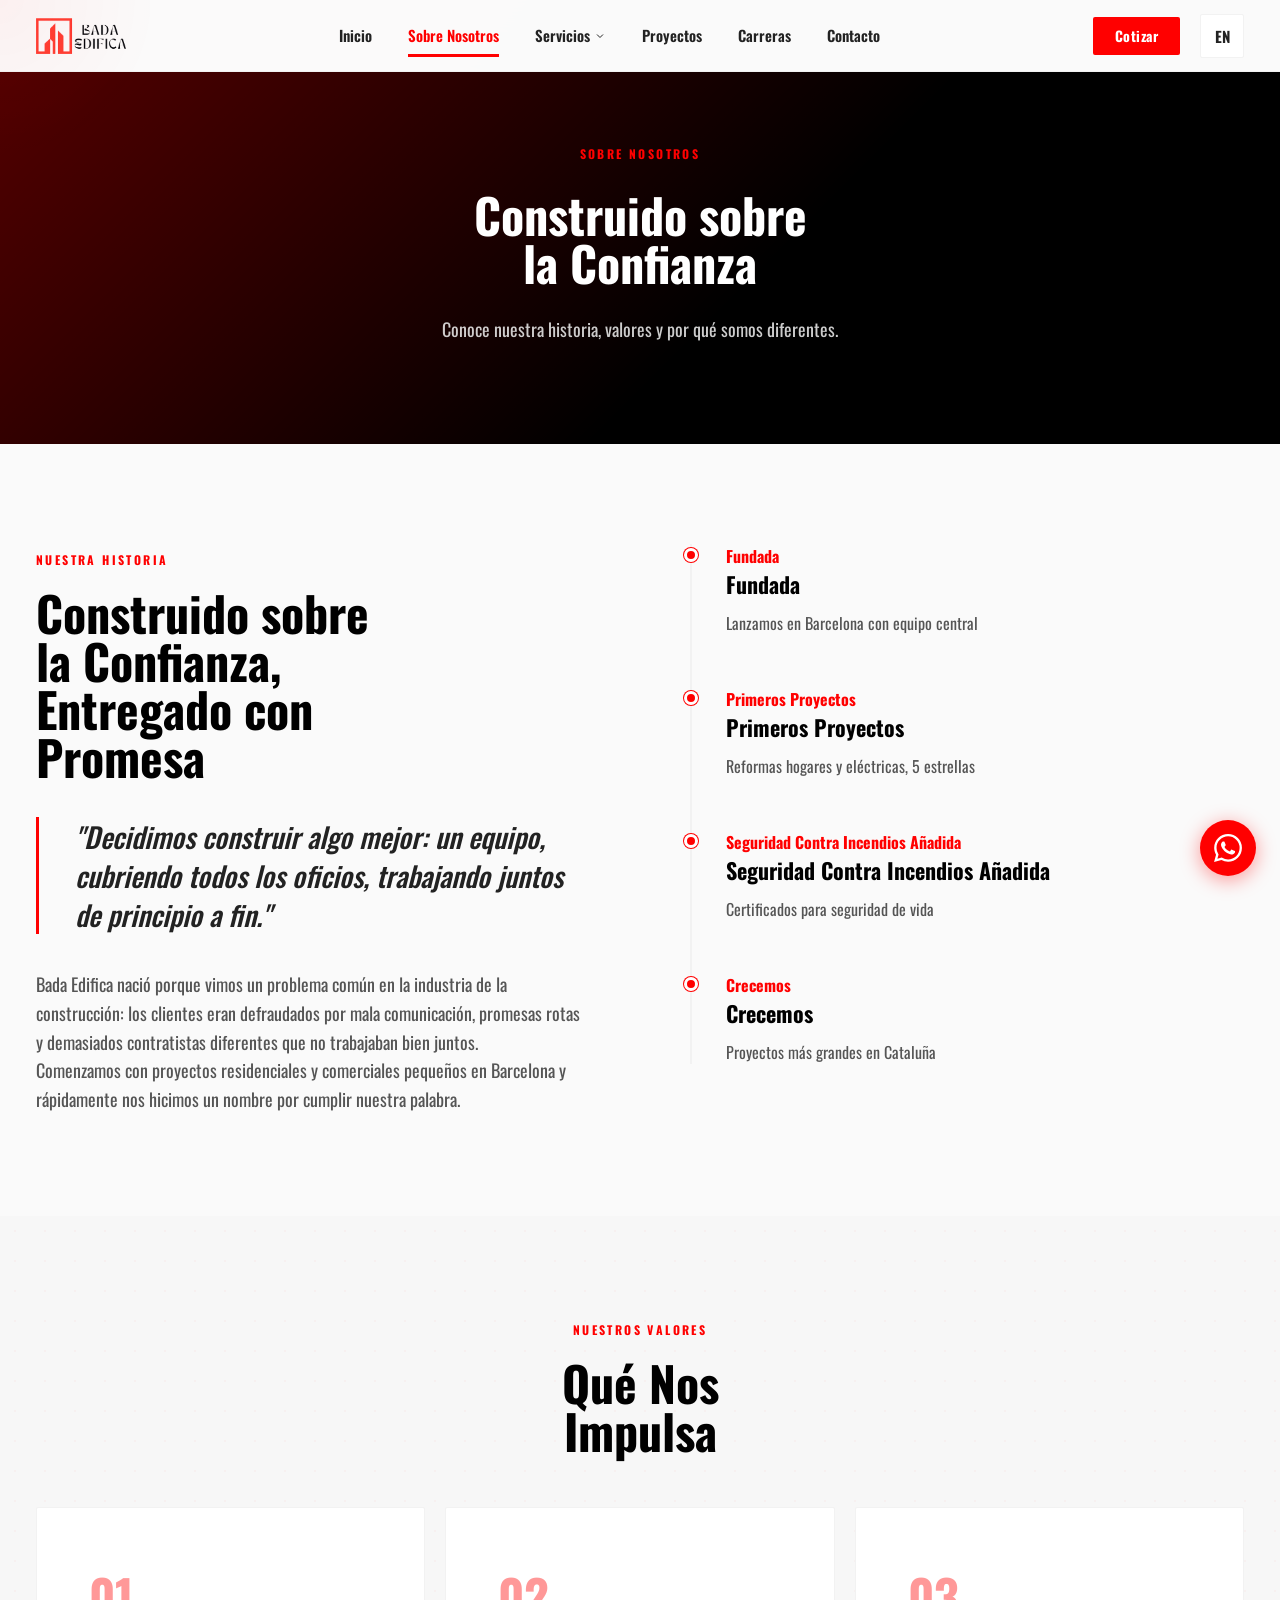
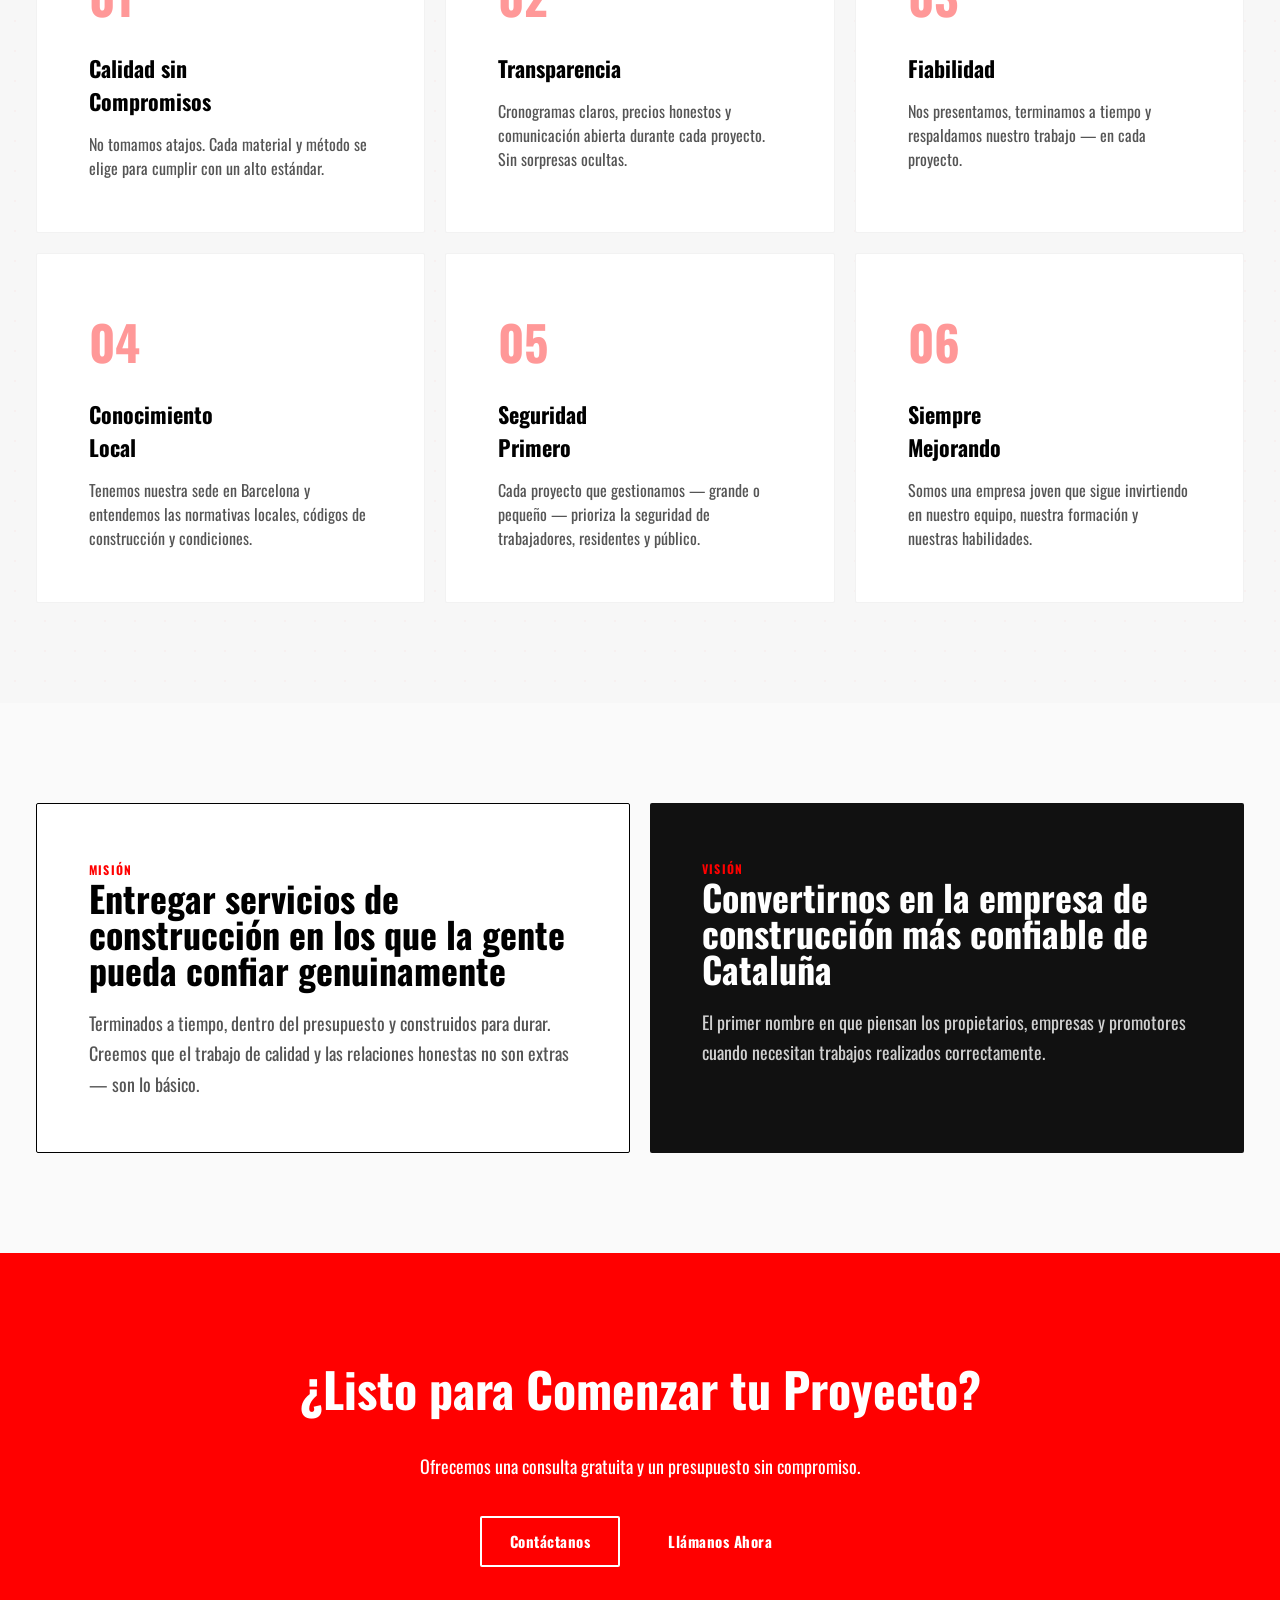
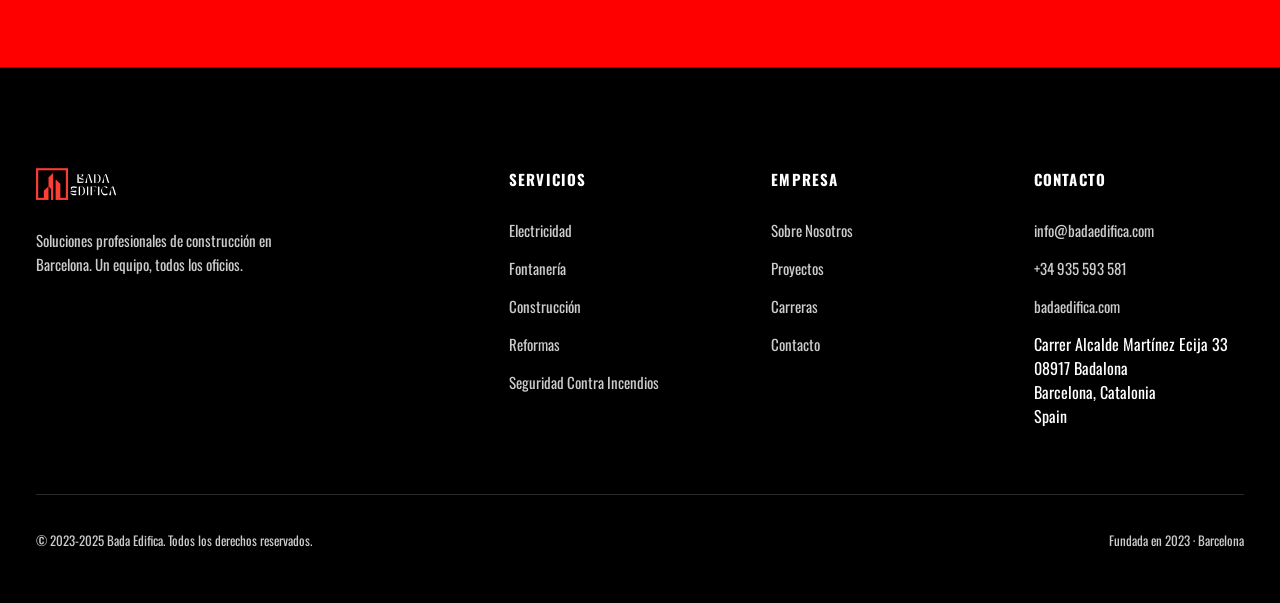
==== commit b182dc02: "update" ====
--- a/about.html
+++ b/about.html
@@ -9,7 +9,8 @@
     <link rel="preconnect" href="https://fonts.googleapis.com">
     <link rel="preconnect" href="https://fonts.gstatic.com" crossorigin>
     <link href="https://fonts.googleapis.com/css2?family=Oswald:wght@300;400;500;600;700&display=swap" rel="stylesheet">
-    <link rel="icon" href="data:image/svg+xml,<svg xmlns='http://www.w3.org/2000/svg' viewBox='0 0 100 100'><polygon points='50,10 90,90 10,90' fill='%23ff0000'/></svg>">
+    <link rel="icon" type="image/png" href="public/logo/favicon.png">
+    <link rel="apple-touch-icon" href="public/logo/favicon.png">
     <script src="js/translations.js"></script>
 </head>
 <body>
@@ -81,17 +82,19 @@
                             <div class="mega-cta">
                                 <h4 data-i18n="mega.needHelp">¿Necesita Ayuda?</h4>
                                 <p data-i18n="mega.needHelpDesc">Contáctenos para una consulta gratuita</p>
-                                <a href="contact.html" class="btn btn-primary" data-i18n="mega.getQuote">Cotizar</a>
+<a href="contact.html" class="btn btn-primary" data-i18n="mega.getQuote"><svg width="16" height="16" viewBox="0 0 24 24" fill="none" stroke="currentColor" stroke-width="2.5" stroke-linecap="round" stroke-linejoin="round"><path d="M14 2H6a2 2 0 0 0-2 2v16a2 2 0 0 0 2 2h12a2 2 0 0 0 2-2V8z"/><polyline points="14 2 14 8 20 8"/><line x1="16" y1="13" x2="8" y2="13"/><line x1="16" y1="17" x2="8" y2="17"/></svg> Cotizar</a>
                             </div>
                         </div>
                     </div>
                 </li>
+
                 <li><a href="projects.html" data-i18n="nav.projects">Proyectos</a></li>
+                <li><a href="career.html" data-i18n="nav.career">Carreras</a></li>
                 <li><a href="contact.html" data-i18n="nav.contact">Contacto</a></li>
             </ul>
             
             <div class="nav-actions">
-                <a href="contact.html" class="btn btn-primary nav-cta" data-i18n="nav.getQuote">Cotizar</a>
+                <a href="contact.html" class="btn btn-primary nav-cta" data-i18n="nav.getQuote"><svg width="16" height="16" viewBox="0 0 24 24" fill="none" stroke="currentColor" stroke-width="2.5" stroke-linecap="round" stroke-linejoin="round"><path d="M14 2H6a2 2 0 0 0-2 2v16a2 2 0 0 0 2 2h12a2 2 0 0 0 2-2V8z"/><polyline points="14 2 14 8 20 8"/><line x1="16" y1="13" x2="8" y2="13"/><line x1="16" y1="17" x2="8" y2="17"/></svg> Cotizar</a>
                 <button class="lang-toggle" id="langToggle" aria-label="Cambiar idioma">EN</button>
                 <button class="menu-toggle" id="menuToggle" aria-label="Alternar menú">
                     <svg width="24" height="24" viewBox="0 0 24 24" fill="none" stroke="currentColor" stroke-width="2">
@@ -115,7 +118,7 @@
     </header>
 
     <!-- Our Story Section -->
-    <section class="section section--dark pattern-dots section-reveal" id="story">
+    <section class="section section-reveal" id="story" style="background:#fafafa">
         <div class="container">
             <div class="story-grid fade-up stagger-4">
                 <div class="story-text fade-up">
@@ -201,7 +204,7 @@
     </section>
 
     <!-- Mission Vision -->
-    <section class="section section--dark pattern-diagonal section-reveal" id="mission">
+    <section class="section section-reveal" id="mission" style="background:#fafafa">
         <div class="container">
             <div class="mission-vision-grid fade-up stagger-4">
                 <div class="mv-card mv-card--light fade-up">
@@ -224,8 +227,8 @@
             <h2 class="cta-title fade-up" data-i18n="cta.title">¿Listo para Comenzar tu Proyecto?</h2>
             <p class="cta-desc fade-up stagger-1" data-i18n="cta.desc">Ofrecemos una consulta gratuita y un presupuesto sin compromiso.</p>
             <div class="cta-buttons fade-up stagger-2">
-                <a href="contact.html" class="btn btn-outline-light" data-i18n="cta.contact">Contáctanos</a>
-                <a href="tel:+34999999999" class="btn btn-primary" data-i18n="cta.call">Llámanos Ahora</a>
+                <a href="contact.html" class="btn btn-outline-light" data-i18n="cta.contact"><svg width="16" height="16" viewBox="0 0 24 24" fill="none" stroke="currentColor" stroke-width="2.5" stroke-linecap="round" stroke-linejoin="round"><path d="M4 4h16c1.1 0 2 .9 2 2v12c0 1.1-.9 2-2 2H4c-1.1 0-2-.9-2-2V6c0-1.1.9-2 2-2z"/><polyline points="22 6 12 13 2 6"/></svg> Contáctanos</a>
+                <a href="tel:+34935593581" class="btn btn-primary" data-i18n="cta.call"><svg width="16" height="16" viewBox="0 0 24 24" fill="none" stroke="currentColor" stroke-width="2.5" stroke-linecap="round" stroke-linejoin="round"><path d="M22 16.92v3a2 2 0 0 1-2.18 2 19.79 19.79 0 0 1-8.63-3.07 19.5 19.5 0 0 1-6-6 19.79 19.79 0 0 1-3.07-8.67A2 2 0 0 1 4.11 2h3a2 2 0 0 1 2 1.72 12.84 12.84 0 0 0 .7 2.81 2 2 0 0 1-.45 2.11L8.09 9.91a16 16 0 0 0 6 6l1.27-1.27a2 2 0 0 1 2.11-.45 12.84 12.84 0 0 0 2.81.7A2 2 0 0 1 22 16.92z"/></svg> Llámanos Ahora</a>
             </div>
         </div>
     </section>
@@ -257,6 +260,7 @@
                     <ul class="footer-links">
                         <li><a href="about.html" data-i18n="footer.about">Sobre Nosotros</a></li>
                         <li><a href="projects.html" data-i18n="footer.projects">Proyectos</a></li>
+                        <li><a href="career.html" data-i18n="nav.career">Carreras</a></li>
                         <li><a href="contact.html" data-i18n="footer.contact">Contacto</a></li>
                     </ul>
                 </div>
@@ -265,8 +269,9 @@
                     <h4 class="footer-title" data-i18n="footer.contactTitle">Contacto</h4>
                     <ul class="footer-links">
                         <li><a href="mailto:info@badaedifica.com" data-i18n="footer.email">info@badaedifica.com</a></li>
+                        <li><a href="tel:+34935593581" data-i18n="footer.phone">+34 935 593 581</a></li>
                         <li><a href="https://badaedifica.com" data-i18n="footer.website">badaedifica.com</a></li>
-                        <li data-i18n="footer.location">Barcelona, España</li>
+                        <li data-i18n="footer.location">Carrer Alcalde Martínez Ecija 33<br>08917 Badalona<br>Barcelona, Catalonia<br>Spain</li>
                     </ul>
                 </div>
             </div>
@@ -278,6 +283,12 @@
         </div>
     </footer>
 
+    <a href="https://wa.me/3467776166" target="_blank" rel="noopener" class="whatsapp-float" aria-label="WhatsApp">
+        <svg viewBox="0 0 24 24" fill="white">
+            <path d="M17.472 14.382c-.297-.149-1.758-.867-2.03-.967-.273-.099-.471-.148-.67.15-.197.297-.767.966-.94 1.164-.173.199-.347.223-.644.075-.297-.15-1.255-.463-2.39-1.475-.883-.788-1.48-1.761-1.653-2.059-.173-.297-.018-.458.13-.606.134-.133.298-.347.446-.52.149-.174.198-.298.298-.497.099-.198.05-.371-.025-.52-.075-.149-.669-1.612-.916-2.207-.242-.579-.487-.5-.669-.51-.173-.008-.371-.01-.57-.01-.198 0-.52.074-.792.372-.272.297-1.04 1.016-1.04 2.479 0 1.462 1.065 2.875 1.213 3.074.149.198 2.096 3.2 5.077 4.487.709.306 1.262.489 1.694.625.712.227 1.36.195 1.871.118.571-.085 1.758-.719 2.006-1.413.248-.694.248-1.289.173-1.413-.074-.124-.272-.198-.57-.347m-5.421 7.403h-.004a9.87 9.87 0 01-5.031-1.378l-.361-.214-3.741.982.998-3.648-.235-.374a9.86 9.86 0 01-1.51-5.26c.001-5.45 4.436-9.884 9.888-9.884 2.64 0 5.122 1.03 6.988 2.898a9.825 9.825 0 012.893 6.994c-.003 5.45-4.437 9.884-9.885 9.884m8.413-18.297A11.815 11.815 0 0012.05 0C5.495 0 .16 5.335.157 11.892c0 2.096.547 4.142 1.588 5.945L.057 24l6.305-1.654a11.882 11.882 0 005.683 1.448h.005c6.554 0 11.89-5.335 11.893-11.893a11.821 11.821 0 00-3.48-8.413z"/>
+        </svg>
+    </a>
+
     <script src="js/main.js"></script>
 </body>
 </html>
--- a/css/renault-style.css
+++ b/css/renault-style.css
@@ -222,6 +222,21 @@
     );
 }
 
+/* Favicon Pattern */
+.pattern-favicon::before {
+    background-image: url('../public/logo/favicon.png');
+    background-size: 60px 60px;
+    background-repeat: repeat;
+    opacity: 0.04;
+}
+
+.pattern-favicon-dark::before {
+    background-image: url('../public/logo/favicon.png');
+    background-size: 60px 60px;
+    background-repeat: repeat;
+    opacity: 0.08;
+}
+
 /* Section with pattern */
 .section-pattern-light {
     background-color: var(--color-canvas);
@@ -406,6 +421,23 @@
 
 .btn:active {
     transform: translateY(-1px);
+}
+
+.btn svg {
+    width: 16px;
+    height: 16px;
+    flex-shrink: 0;
+    order: 1;
+    transition: transform 0.25s ease;
+}
+
+.btn:hover svg {
+    transform: scale(1.2);
+}
+
+.btn-primary:hover svg,
+.btn-secondary-dark:hover svg {
+    transform: scale(1.25);
 }
 
 .btn-primary {
@@ -1057,6 +1089,15 @@
 .slider-arrow svg {
     width: 26px;
     height: 26px;
+    transition: transform 0.3s ease;
+}
+
+.slider-arrow.prev:hover svg {
+    transform: translateX(-3px);
+}
+
+.slider-arrow.next:hover svg {
+    transform: translateX(3px);
 }
 
 .slider-dots {
@@ -1256,6 +1297,11 @@
     position: relative;
     width: 100%;
     height: 420px;
+    transition: transform 0.3s ease;
+}
+
+.about-image-stack:hover {
+    transform: translateY(-4px);
 }
 
 .about-img {
@@ -1402,7 +1448,12 @@
 
 .timeline-item {
     position: relative;
-    padding-bottom: var(--space-xl);
+    margin-bottom: var(--space-xxl);
+    transition: transform 0.3s ease;
+}
+
+.timeline-item:hover {
+    transform: translateX(4px);
 }
 
 .timeline-item:last-child {
@@ -1419,6 +1470,12 @@
     border-radius: var(--rounded-full);
     border: 3px solid var(--color-canvas);
     box-shadow: 0 0 0 1px var(--color-primary);
+    transition: transform 0.3s ease, box-shadow 0.3s ease;
+}
+
+.timeline-item:hover .timeline-dot {
+    transform: scale(1.3);
+    box-shadow: 0 0 0 1px var(--color-primary), 0 0 20px rgba(255, 0, 0, 0.3);
 }
 
 .timeline-year {
@@ -1483,6 +1540,24 @@
     background-color: var(--color-surface-soft);
     border-radius: var(--rounded-xs);
     margin-bottom: var(--space-lg);
+    transition: all 0.35s ease;
+}
+
+.service-icon svg {
+    width: 32px;
+    height: 32px;
+    color: var(--color-primary);
+    transition: all 0.35s ease;
+}
+
+.service-card:hover .service-icon {
+    background-color: var(--color-primary);
+    transform: scale(1.05) rotate(-3deg);
+}
+
+.service-card:hover .service-icon svg {
+    color: var(--color-on-primary);
+    transform: scale(1.15);
 }
 
 .service-icon svg {
@@ -1533,6 +1608,28 @@
     color: var(--color-primary);
     opacity: 0.4;
     margin-bottom: var(--space-md);
+    display: block;
+}
+
+.value-icon {
+    width: 56px;
+    height: 56px;
+    display: flex;
+    align-items: center;
+    justify-content: center;
+    background-color: var(--color-surface-soft);
+    border: 1.5px solid var(--color-hairline);
+    border-radius: var(--rounded-xs);
+    margin-bottom: var(--space-md);
+    color: var(--color-primary);
+    transition: all 0.35s ease;
+}
+
+.value-card:hover .value-icon {
+    background-color: var(--color-primary);
+    color: var(--color-on-primary);
+    border-color: var(--color-primary);
+    transform: scale(1.05) rotate(-3deg);
 }
 
 .value-title {
@@ -1559,6 +1656,19 @@
 .mv-card {
     padding: var(--space-xxl);
     border-radius: var(--rounded-xs);
+    transition: all 0.3s ease;
+}
+
+.mv-card:hover {
+    transform: translateY(-4px);
+}
+
+.mv-card--light:hover {
+    box-shadow: 0 16px 48px rgba(0, 0, 0, 0.08);
+}
+
+.mv-card--dark:hover {
+    box-shadow: 0 16px 48px rgba(0, 0, 0, 0.3);
 }
 
 .mv-card--light {
@@ -1577,6 +1687,35 @@
     letter-spacing: 0.1em;
     margin-bottom: var(--space-md);
     font-weight: 700;
+}
+
+.mv-icon {
+    width: 52px;
+    height: 52px;
+    display: flex;
+    align-items: center;
+    justify-content: center;
+    background-color: var(--color-surface-soft);
+    border-radius: var(--rounded-xs);
+    margin-bottom: var(--space-md);
+    color: var(--color-primary);
+    transition: all 0.35s ease;
+}
+
+.mv-card--dark .mv-icon {
+    background-color: rgba(255,255,255,0.1);
+    color: var(--color-on-dark);
+}
+
+.mv-card:hover .mv-icon {
+    background-color: var(--color-primary);
+    color: var(--color-on-primary);
+    transform: scale(1.05) rotate(-3deg);
+}
+
+.mv-card--dark:hover .mv-icon {
+    background-color: var(--color-primary);
+    color: var(--color-on-primary);
 }
 
 .mv-card--light .mv-label {
@@ -1629,10 +1768,12 @@
 
 .why-item:hover .why-icon {
     background-color: var(--color-primary);
+    transform: scale(1.08) rotate(-3deg);
 }
 
 .why-item:hover .why-icon svg {
     color: var(--color-on-primary);
+    transform: scale(1.15);
 }
 
 .why-icon {
@@ -1644,14 +1785,14 @@
     background-color: var(--color-surface-soft);
     border-radius: var(--rounded-xs);
     margin: 0 auto var(--space-lg);
-    transition: all 0.3s ease;
+    transition: all 0.35s ease;
 }
 
 .why-icon svg {
     width: 32px;
     height: 32px;
     color: var(--color-primary);
-    transition: color 0.3s ease;
+    transition: all 0.35s ease;
 }
 
 .why-title {
@@ -1705,12 +1846,243 @@
 }
 
 /* ============================================
+   CAREER / JOIN US
+============================================ */
+.career-wrapper {
+    display: grid;
+    grid-template-columns: 1fr 1fr;
+    gap: var(--space-xxl);
+    align-items: center;
+}
+
+.career-content {
+    max-width: 520px;
+}
+
+.career-actions {
+    display: flex;
+    align-items: center;
+    gap: var(--space-lg);
+    margin-top: var(--space-lg);
+    flex-wrap: wrap;
+}
+
+.career-email {
+    display: inline-flex;
+    align-items: center;
+    gap: var(--space-xs);
+    font-size: var(--font-body-md);
+    color: var(--color-mute);
+    font-weight: 500;
+}
+
+.career-email svg {
+    color: var(--color-primary);
+    flex-shrink: 0;
+}
+
+.career-visual {
+    display: flex;
+    align-items: center;
+    justify-content: center;
+}
+
+.career-icon-large {
+    width: 160px;
+    height: 160px;
+    display: flex;
+    align-items: center;
+    justify-content: center;
+    background-color: var(--color-surface-soft);
+    border: 1.5px solid var(--color-hairline);
+    border-radius: var(--rounded-xs);
+    color: var(--color-primary);
+    transition: all 0.35s ease;
+}
+
+.career-icon-large svg {
+    width: 80px;
+    height: 80px;
+}
+
+.career-icon-large:hover {
+    background-color: var(--color-primary);
+    color: var(--color-on-primary);
+    transform: scale(1.05) rotate(-3deg);
+}
+
+@media (max-width: 767px) {
+    .career-wrapper {
+        grid-template-columns: 1fr;
+        text-align: center;
+    }
+    .career-content {
+        max-width: 100%;
+    }
+    .career-actions {
+        justify-content: center;
+    }
+    .career-visual {
+        display: none;
+    }
+}
+
+/* ===== CAREER PAGE ===== */
+.career-intro-wrapper {
+    max-width: 720px;
+    margin: 0 auto;
+    text-align: center;
+}
+
+.career-intro-desc {
+    font-size: var(--font-body-lg);
+    color: var(--color-mute);
+    line-height: 1.8;
+    margin-top: var(--space-lg);
+}
+
+.career-details-grid {
+    display: grid;
+    grid-template-columns: repeat(2, 1fr);
+    gap: var(--space-md);
+}
+
+.career-detail-card {
+    padding: var(--space-xxl);
+    background-color: var(--color-canvas);
+    border: 1.5px solid var(--color-hairline);
+    border-radius: var(--rounded-xs);
+    transition: all 0.3s ease;
+}
+
+.career-detail-card:hover {
+    border-color: var(--color-primary);
+    transform: translateY(-6px);
+    box-shadow: 0 16px 48px rgba(0, 0, 0, 0.1);
+}
+
+.detail-icon {
+    width: 64px;
+    height: 64px;
+    display: flex;
+    align-items: center;
+    justify-content: center;
+    background-color: var(--color-surface-soft);
+    border-radius: var(--rounded-xs);
+    margin-bottom: var(--space-lg);
+    color: var(--color-primary);
+    transition: all 0.35s ease;
+}
+
+.career-detail-card:hover .detail-icon {
+    background-color: var(--color-primary);
+    color: var(--color-on-primary);
+    transform: scale(1.05) rotate(-3deg);
+}
+
+.detail-title {
+    font-size: var(--font-heading-md);
+    font-weight: 700;
+    margin-bottom: var(--space-sm);
+}
+
+.detail-desc {
+    color: var(--color-mute);
+    font-size: var(--font-body-md);
+    line-height: 1.6;
+}
+
+.career-values-grid {
+    max-width: 600px;
+    margin: 0 auto;
+    display: grid;
+    gap: var(--space-md);
+}
+
+.career-value-item {
+    display: flex;
+    align-items: center;
+    gap: var(--space-md);
+    padding: var(--space-md) var(--space-lg);
+    background-color: var(--color-surface-soft);
+    border: 1px solid var(--color-hairline);
+    border-radius: var(--rounded-xs);
+    font-size: var(--font-body-md);
+    font-weight: 500;
+    transition: all 0.3s ease;
+}
+
+.career-value-item:hover {
+    border-color: var(--color-primary);
+    transform: translateX(4px);
+    background-color: var(--color-canvas);
+}
+
+.cv-icon {
+    width: 36px;
+    height: 36px;
+    display: flex;
+    align-items: center;
+    justify-content: center;
+    background-color: var(--color-primary);
+    border-radius: var(--rounded-full);
+    color: var(--color-on-primary);
+    flex-shrink: 0;
+}
+
+.career-no-jobs {
+    text-align: center;
+    margin-top: var(--space-xxl);
+    padding: var(--space-xl);
+    background-color: var(--color-surface-soft);
+    border: 1px solid var(--color-hairline);
+    border-radius: var(--rounded-xs);
+    font-size: var(--font-body-lg);
+    color: var(--color-mute);
+    max-width: 600px;
+    margin-left: auto;
+    margin-right: auto;
+}
+
+.career-final-cta {
+    text-align: center;
+    max-width: 600px;
+    margin: 0 auto;
+}
+
+.career-cta-desc {
+    font-size: var(--font-body-lg);
+    color: var(--color-mute);
+    line-height: 1.7;
+    margin-bottom: var(--space-xl);
+    margin-top: var(--space-md);
+}
+
+.career-final-cta .btn {
+    margin-bottom: var(--space-md);
+}
+
+.career-final-cta .career-email {
+    display: block;
+    color: var(--color-mute);
+    font-size: var(--font-body-md);
+    font-weight: 500;
+}
+
+@media (max-width: 767px) {
+    .career-details-grid {
+        grid-template-columns: 1fr;
+    }
+}
+
+/* ============================================
    FOOTER
 ============================================ */
 .footer {
     background-color: var(--color-surface-dark);
     color: var(--color-on-dark);
     padding: var(--space-section) 0 var(--space-xxl);
+    border-top: 1px solid var(--color-divider-dark);
 }
 
 .footer-grid {
@@ -1917,6 +2289,11 @@
     display: flex;
     gap: var(--space-md);
     margin-bottom: var(--space-xl);
+    transition: transform 0.3s ease;
+}
+
+.contact-item:hover {
+    transform: translateX(4px);
 }
 
 .contact-icon {
@@ -1928,12 +2305,24 @@
     background-color: var(--color-surface-soft);
     border-radius: var(--rounded-xs);
     flex-shrink: 0;
+    transition: all 0.3s ease;
 }
 
 .contact-icon svg {
     width: 20px;
     height: 20px;
     color: var(--color-primary);
+    transition: all 0.3s ease;
+}
+
+.contact-item:hover .contact-icon {
+    background-color: var(--color-primary);
+    transform: scale(1.05) rotate(-3deg);
+}
+
+.contact-item:hover .contact-icon svg {
+    color: var(--color-on-primary);
+    transform: scale(1.15);
 }
 
 .contact-label {
@@ -2141,6 +2530,57 @@
 }
 
 /* -- Global Animation Elements -- */
+
+/* Floating WhatsApp Widget */
+.whatsapp-float {
+    position: fixed;
+    bottom: 24px;
+    right: 24px;
+    z-index: 999;
+    display: flex;
+    align-items: center;
+    justify-content: center;
+    width: 56px;
+    height: 56px;
+    background-color: var(--color-primary);
+    border-radius: 50%;
+    box-shadow: 0 4px 20px rgba(255, 0, 0, 0.4);
+    transition: all 0.3s ease;
+    cursor: pointer;
+    animation: whatsapp-pulse 2s ease-in-out infinite;
+}
+
+.whatsapp-float:hover {
+    transform: scale(1.1);
+    box-shadow: 0 8px 30px rgba(255, 0, 0, 0.5);
+}
+
+.whatsapp-float:active {
+    transform: scale(0.95);
+}
+
+.whatsapp-float svg {
+    width: 28px;
+    height: 28px;
+}
+
+@keyframes whatsapp-pulse {
+    0%, 100% { box-shadow: 0 4px 20px rgba(255, 0, 0, 0.4); }
+    50% { box-shadow: 0 4px 30px rgba(255, 0, 0, 0.7); }
+}
+
+@media (max-width: 767px) {
+    .whatsapp-float {
+        width: 48px;
+        height: 48px;
+        bottom: 16px;
+        right: 16px;
+    }
+    .whatsapp-float svg {
+        width: 24px;
+        height: 24px;
+    }
+}
 
 /* Reading progress bar */
 .progress-bar-top {
@@ -2396,6 +2836,16 @@
     box-shadow: 0 20px 56px rgba(0, 0, 0, 0.12);
 }
 
+.service-card-large:hover .service-card-icon {
+    background-color: var(--color-primary);
+    transform: scale(1.05) rotate(-3deg);
+}
+
+.service-card-large:hover .service-card-icon svg {
+    color: var(--color-on-primary);
+    transform: scale(1.15);
+}
+
 .service-card-icon {
     width: 88px;
     height: 88px;
@@ -2404,12 +2854,14 @@
     justify-content: center;
     background-color: var(--color-surface-soft);
     border-radius: var(--rounded-xs);
+    transition: all 0.35s ease;
 }
 
 .service-card-icon svg {
     width: 40px;
     height: 40px;
     color: var(--color-primary);
+    transition: all 0.35s ease;
 }
 
 .service-card-content {
@@ -2612,12 +3064,25 @@
     border-radius: var(--rounded-xs);
     flex-shrink: 0;
     border: 1.5px solid var(--color-hairline);
+    transition: all 0.3s ease;
 }
 
 .contact-icon svg {
     color: var(--color-primary);
     width: 24px;
     height: 24px;
+    transition: all 0.3s ease;
+}
+
+.contact-item:hover .contact-icon {
+    background-color: var(--color-primary);
+    border-color: var(--color-primary);
+    transform: scale(1.05) rotate(-3deg);
+}
+
+.contact-item:hover .contact-icon svg {
+    color: var(--color-on-primary);
+    transform: scale(1.15);
 }
 
 .contact-label {
@@ -2708,24 +3173,84 @@
     font-weight: 700;
 }
 
-/* ===== MAP PLACEHOLDER ===== */
-.map-placeholder {
-    background-color: var(--color-surface-deep);
+/* ===== MAP SECTION ===== */
+.map-section {
+    width: 100%;
+    height: 480px;
+    overflow: hidden;
+    position: relative;
+}
+
+.map-container {
+    width: 100%;
+    height: 100%;
+    position: relative;
+}
+
+.map-container iframe {
+    filter: grayscale(0.3) contrast(1.05);
+    pointer-events: all;
+}
+
+.map-overlay {
+    position: absolute;
+    bottom: var(--space-xl);
+    left: 50%;
+    transform: translateX(-50%);
+    display: flex;
+    align-items: center;
+    gap: var(--space-md);
+    z-index: 2;
+}
+
+.map-pin {
+    display: none;
+}
+
+.map-directions-btn {
+    display: inline-flex;
+    align-items: center;
+    gap: var(--space-xs);
+    padding: 12px 24px;
+    background-color: var(--color-canvas);
+    color: var(--color-ink);
+    border: 1.5px solid var(--color-hairline-strong);
     border-radius: var(--rounded-xs);
-    padding: var(--space-section) 0;
-    text-align: center;
-}
-
-.map-content {
-    display: flex;
-    flex-direction: column;
-    align-items: center;
-    gap: var(--space-md);
-    color: var(--color-on-dark-mute);
-}
-
-.map-content svg {
-    color: var(--color-primary);
+    font-size: var(--font-button-md);
+    font-weight: 700;
+    text-transform: uppercase;
+    letter-spacing: 0.5px;
+    text-decoration: none;
+    transition: all 0.25s ease;
+    box-shadow: 0 4px 20px rgba(0,0,0,0.12);
+}
+
+.map-directions-btn:hover {
+    background-color: var(--color-primary);
+    color: var(--color-on-primary);
+    border-color: var(--color-primary);
+    transform: translateY(-2px);
+    box-shadow: 0 8px 28px rgba(255,0,0,0.3);
+}
+
+.map-directions-btn svg {
+    width: 16px;
+    height: 16px;
+    transition: transform 0.25s ease;
+}
+
+.map-directions-btn:hover svg {
+    transform: scale(1.2);
+}
+
+@media (max-width: 767px) {
+    .map-section {
+        height: 320px;
+    }
+    .map-directions-btn {
+        padding: 10px 18px;
+        font-size: var(--font-button-sm);
+    }
 }
 
 /* ===== FOOTER COLS ===== */
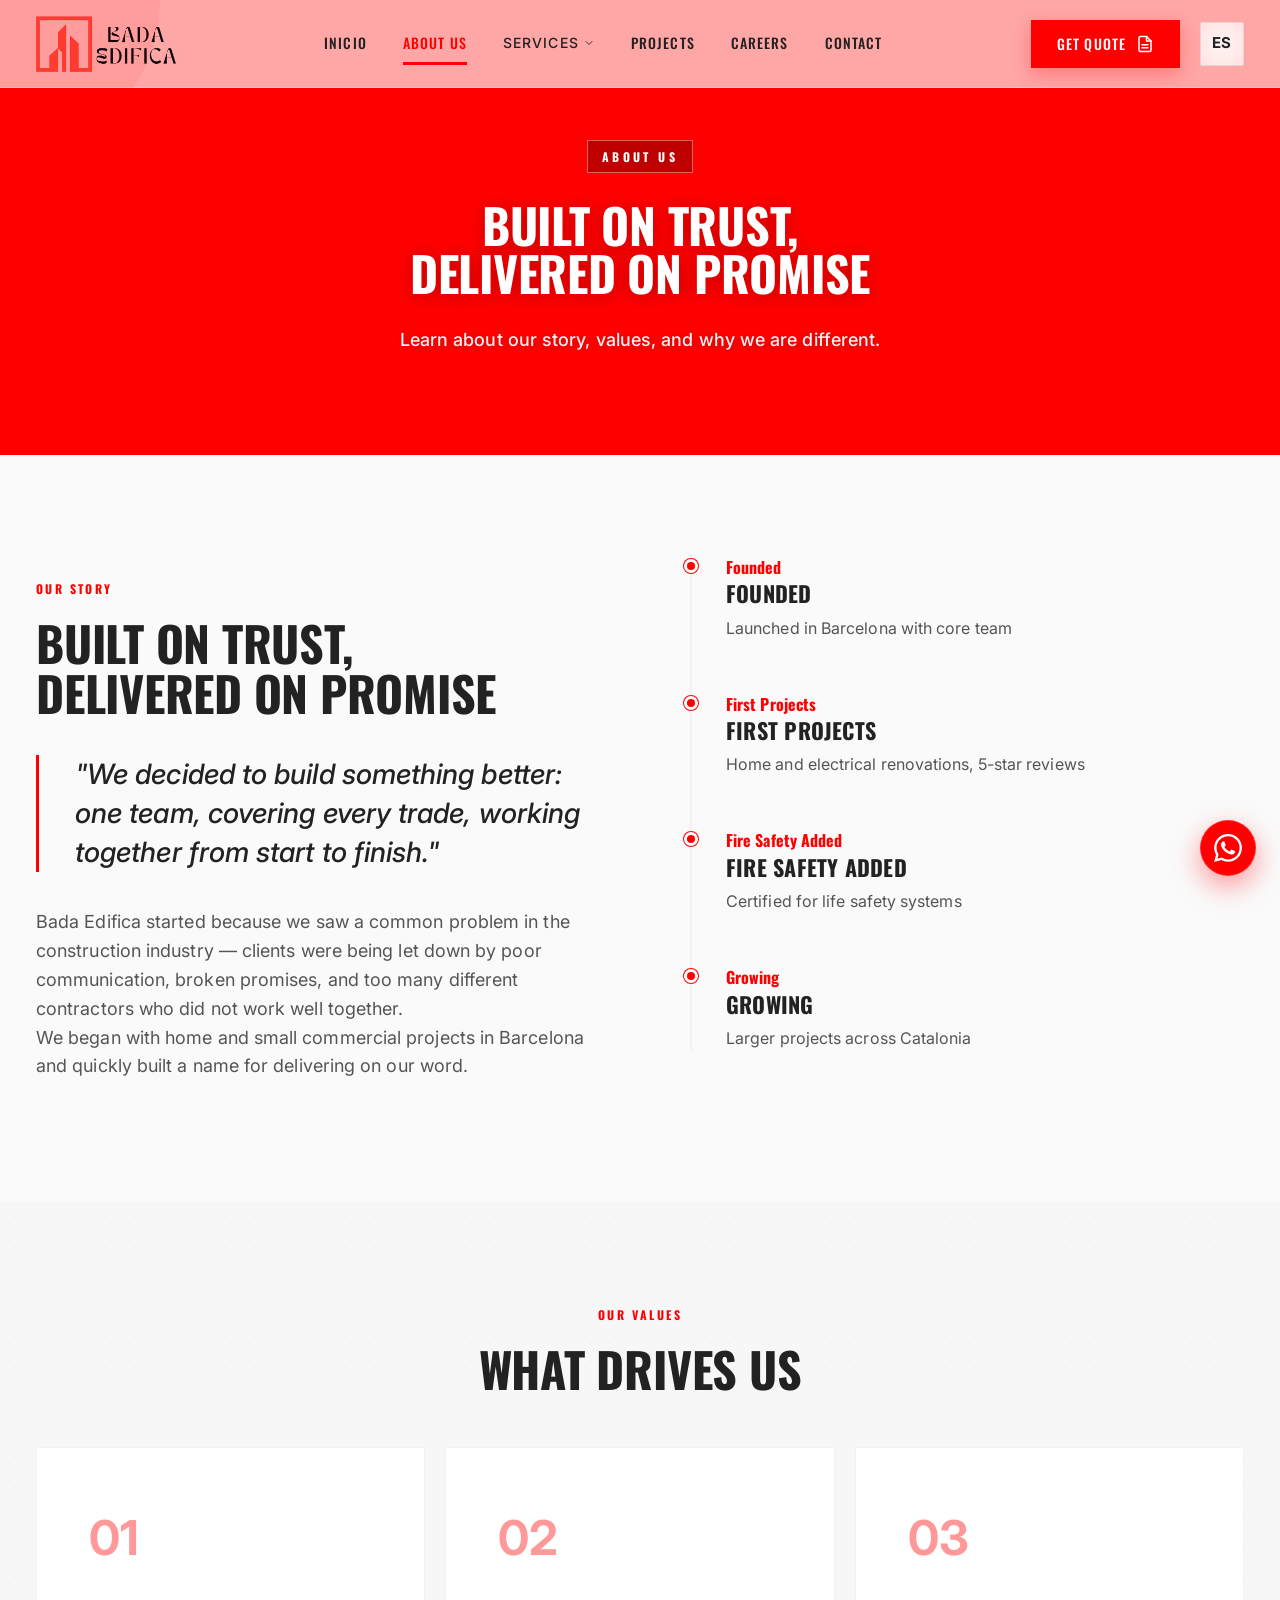
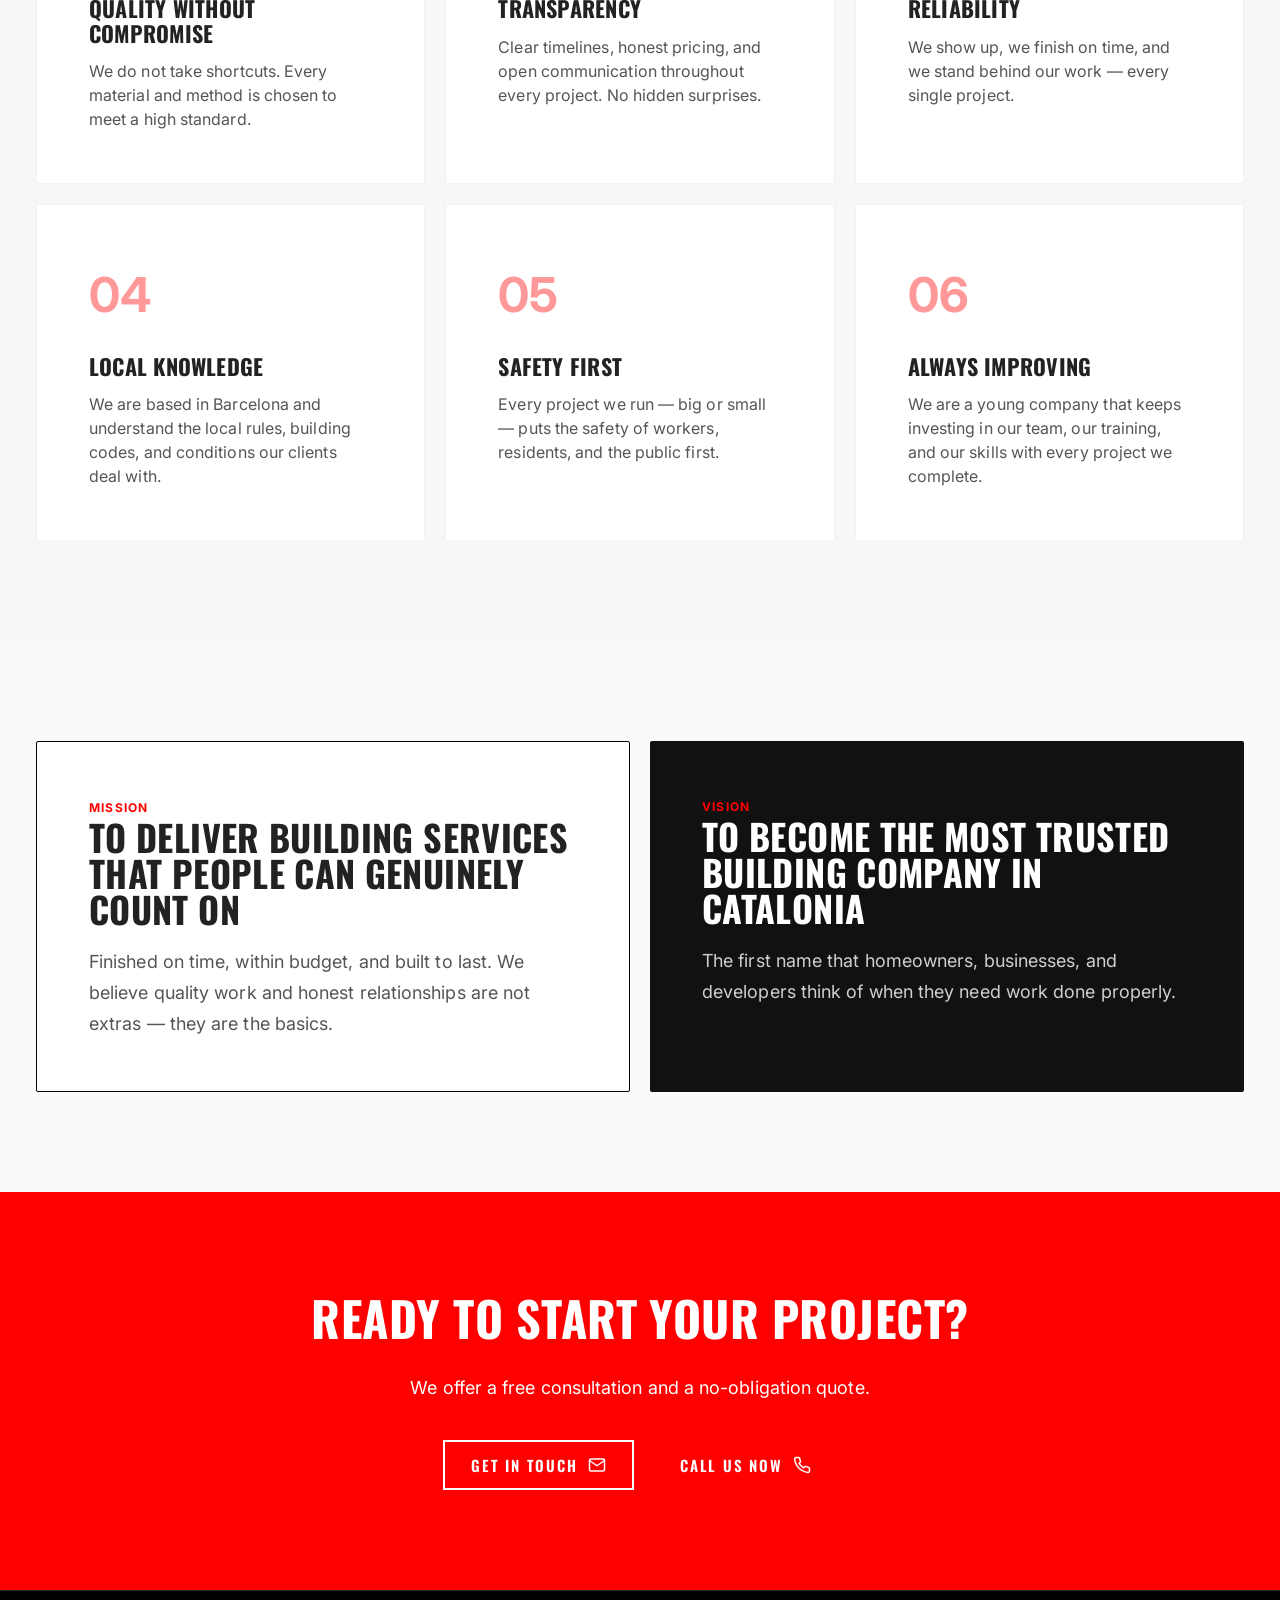
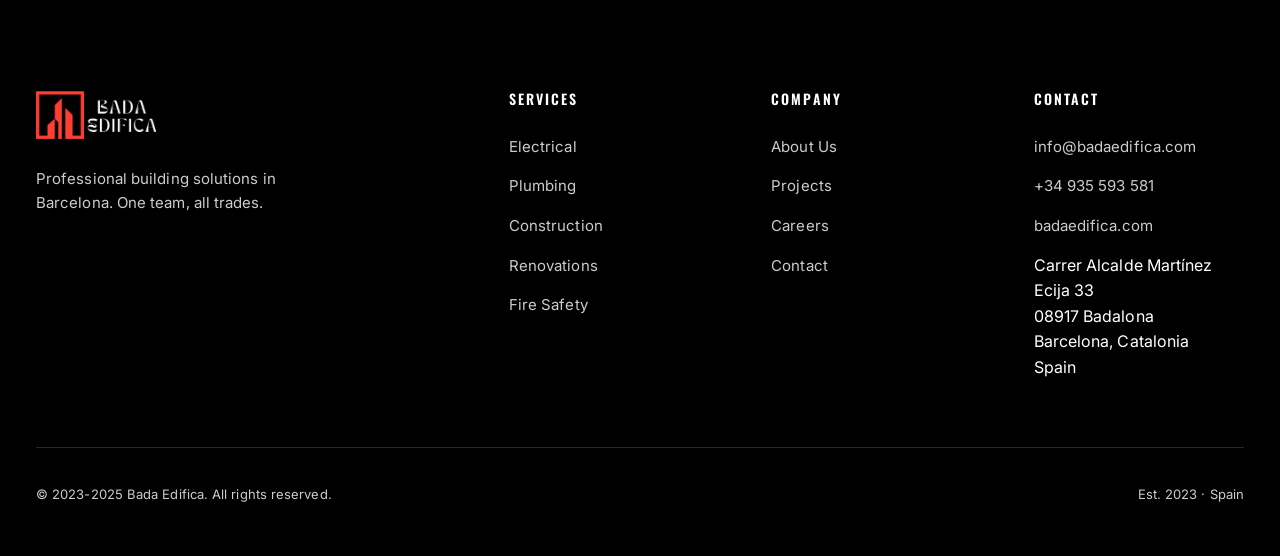
==== commit 1f165d3d: "Refresh UI, fix i18n, add clean URLs and server configs Cleanup - Remove tracked .DS_Store files and" ====
--- a/about.html
+++ b/about.html
@@ -5,10 +5,10 @@
     <meta name="viewport" content="width=device-width, initial-scale=1.0">
     <title>Bada Edifica | Sobre Nosotros</title>
     <meta name="description" content="Conoce Bada Edifica - nuestra historia, valores, misión y visión. Empresa de construcción en Barcelona desde 2023.">
-    <link rel="stylesheet" href="css/renault-style.css">
+    <link rel="stylesheet" href="css/styles.css">
     <link rel="preconnect" href="https://fonts.googleapis.com">
     <link rel="preconnect" href="https://fonts.gstatic.com" crossorigin>
-    <link href="https://fonts.googleapis.com/css2?family=Oswald:wght@300;400;500;600;700&display=swap" rel="stylesheet">
+    <link href="https://fonts.googleapis.com/css2?family=Oswald:wght@400;500;600;700&family=Inter:wght@400;500;600;700&display=swap" rel="stylesheet">
     <link rel="icon" type="image/png" href="public/logo/favicon.png">
     <link rel="apple-touch-icon" href="public/logo/favicon.png">
     <script src="js/translations.js"></script>
@@ -19,15 +19,15 @@
     <!-- Navigation -->
     <nav class="nav" id="nav">
         <div class="nav-container">
-            <a href="index.html" class="nav-logo">
+            <a href="/" class="nav-logo">
                 <img src="public/logo/logo-dark.png" alt="BADA EDIFICA" class="logo-img">
             </a>
             
             <ul class="nav-links" id="navLinks">
-                <li><a href="index.html">Inicio</a></li>
-                <li><a href="about.html" class="active" data-i18n="nav.about">Sobre Nosotros</a></li>
+                <li><a href="/">Inicio</a></li>
+                <li><a href="about" class="active" data-i18n="nav.about">Sobre Nosotros</a></li>
                 <li class="has-mega">
-                    <a href="services.html" class="mega-link">
+                    <a href="services" class="mega-link">
                         <span data-i18n="nav.services">Servicios</span>
                         <svg width="12" height="12" viewBox="0 0 24 24" fill="none" stroke="currentColor" stroke-width="2">
                             <polyline points="6 9 12 15 18 9"/>
@@ -37,44 +37,44 @@
                         <div class="mega-inner">
                             <div class="mega-section">
                                 <h4 data-i18n="mega.plumbing">Fontanería</h4>
-                                <a href="services.html#plumbing">
+                                <a href="services#plumbing">
                                     <span class="mega-title" data-i18n="mega.plumbing">Fontanería Instalaciones</span>
                                     <span class="mega-desc" data-i18n="mega.plumbingDesc">Suministro y saneamiento</span>
                                 </a>
-                                <a href="services.html#plumbing">
+                                <a href="services#plumbing">
                                     <span class="mega-title" data-i18n="mega.plumbingRepair">Reparación de Tuberías</span>
                                     <span class="mega-desc" data-i18n="mega.plumbingRepairDesc">Detección y reparación rápida</span>
                                 </a>
                             </div>
                             <div class="mega-section">
                                 <h4 data-i18n="mega.electrical">Electricidad</h4>
-                                <a href="services.html#electrical">
+                                <a href="services#electrical">
                                     <span class="mega-title" data-i18n="mega.electrical">Instalaciones Eléctricas</span>
                                     <span class="mega-desc" data-i18n="mega.electricalDesc">Sistemas según normativa</span>
                                 </a>
-                                <a href="services.html#electrical">
+                                <a href="services#electrical">
                                     <span class="mega-title" data-i18n="mega.electricalUpgrade">Cuadros Eléctricos</span>
                                     <span class="mega-desc" data-i18n="mega.electricalUpgradeDesc">Actualización de cuadros</span>
                                 </a>
                             </div>
                             <div class="mega-section">
                                 <h4 data-i18n="mega.construction">Construcción</h4>
-                                <a href="services.html#construction">
+                                <a href="services#construction">
                                     <span class="mega-title" data-i18n="mega.construction">Nueva Construcción</span>
                                     <span class="mega-desc" data-i18n="mega.constructionDesc">Obras nuevas, acondicionamientos</span>
                                 </a>
-                                <a href="services.html#renovation">
+                                <a href="services#renovation">
                                     <span class="mega-title" data-i18n="mega.renovation">Reformas</span>
                                     <span class="mega-desc" data-i18n="mega.renovationDesc">Remodelaciones y reformas</span>
                                 </a>
                             </div>
                             <div class="mega-section">
                                 <h4 data-i18n="mega.fire">Seguridad Contra Incendios</h4>
-                                <a href="services.html#fire">
+                                <a href="services#fire">
                                     <span class="mega-title" data-i18n="mega.fireDetection">Detección de Incendios</span>
                                     <span class="mega-desc" data-i18n="mega.fireDetectionDesc">Detectores de humo y calor</span>
                                 </a>
-                                <a href="services.html#fire">
+                                <a href="services#fire">
                                     <span class="mega-title" data-i18n="mega.fireSuppression">Sistemas de Extinción</span>
                                     <span class="mega-desc" data-i18n="mega.fireSuppressionDesc">Rociadores y extinción</span>
                                 </a>
@@ -82,19 +82,19 @@
                             <div class="mega-cta">
                                 <h4 data-i18n="mega.needHelp">¿Necesita Ayuda?</h4>
                                 <p data-i18n="mega.needHelpDesc">Contáctenos para una consulta gratuita</p>
-<a href="contact.html" class="btn btn-primary" data-i18n="mega.getQuote"><svg width="16" height="16" viewBox="0 0 24 24" fill="none" stroke="currentColor" stroke-width="2.5" stroke-linecap="round" stroke-linejoin="round"><path d="M14 2H6a2 2 0 0 0-2 2v16a2 2 0 0 0 2 2h12a2 2 0 0 0 2-2V8z"/><polyline points="14 2 14 8 20 8"/><line x1="16" y1="13" x2="8" y2="13"/><line x1="16" y1="17" x2="8" y2="17"/></svg> Cotizar</a>
+<a href="contact" class="btn btn-primary" data-i18n="mega.getQuote"><svg width="16" height="16" viewBox="0 0 24 24" fill="none" stroke="currentColor" stroke-width="2.5" stroke-linecap="round" stroke-linejoin="round"><path d="M14 2H6a2 2 0 0 0-2 2v16a2 2 0 0 0 2 2h12a2 2 0 0 0 2-2V8z"/><polyline points="14 2 14 8 20 8"/><line x1="16" y1="13" x2="8" y2="13"/><line x1="16" y1="17" x2="8" y2="17"/></svg> Cotizar</a>
                             </div>
                         </div>
                     </div>
                 </li>
 
-                <li><a href="projects.html" data-i18n="nav.projects">Proyectos</a></li>
-                <li><a href="career.html" data-i18n="nav.career">Carreras</a></li>
-                <li><a href="contact.html" data-i18n="nav.contact">Contacto</a></li>
+                <li><a href="projects" data-i18n="nav.projects">Proyectos</a></li>
+                <li><a href="career" data-i18n="nav.career">Carreras</a></li>
+                <li><a href="contact" data-i18n="nav.contact">Contacto</a></li>
             </ul>
             
             <div class="nav-actions">
-                <a href="contact.html" class="btn btn-primary nav-cta" data-i18n="nav.getQuote"><svg width="16" height="16" viewBox="0 0 24 24" fill="none" stroke="currentColor" stroke-width="2.5" stroke-linecap="round" stroke-linejoin="round"><path d="M14 2H6a2 2 0 0 0-2 2v16a2 2 0 0 0 2 2h12a2 2 0 0 0 2-2V8z"/><polyline points="14 2 14 8 20 8"/><line x1="16" y1="13" x2="8" y2="13"/><line x1="16" y1="17" x2="8" y2="17"/></svg> Cotizar</a>
+                <a href="contact" class="btn btn-primary nav-cta" data-i18n="nav.getQuote"><svg width="16" height="16" viewBox="0 0 24 24" fill="none" stroke="currentColor" stroke-width="2.5" stroke-linecap="round" stroke-linejoin="round"><path d="M14 2H6a2 2 0 0 0-2 2v16a2 2 0 0 0 2 2h12a2 2 0 0 0 2-2V8z"/><polyline points="14 2 14 8 20 8"/><line x1="16" y1="13" x2="8" y2="13"/><line x1="16" y1="17" x2="8" y2="17"/></svg> Cotizar</a>
                 <button class="lang-toggle" id="langToggle" aria-label="Cambiar idioma">EN</button>
                 <button class="menu-toggle" id="menuToggle" aria-label="Alternar menú">
                     <svg width="24" height="24" viewBox="0 0 24 24" fill="none" stroke="currentColor" stroke-width="2">
@@ -227,7 +227,7 @@
             <h2 class="cta-title fade-up" data-i18n="cta.title">¿Listo para Comenzar tu Proyecto?</h2>
             <p class="cta-desc fade-up stagger-1" data-i18n="cta.desc">Ofrecemos una consulta gratuita y un presupuesto sin compromiso.</p>
             <div class="cta-buttons fade-up stagger-2">
-                <a href="contact.html" class="btn btn-outline-light" data-i18n="cta.contact"><svg width="16" height="16" viewBox="0 0 24 24" fill="none" stroke="currentColor" stroke-width="2.5" stroke-linecap="round" stroke-linejoin="round"><path d="M4 4h16c1.1 0 2 .9 2 2v12c0 1.1-.9 2-2 2H4c-1.1 0-2-.9-2-2V6c0-1.1.9-2 2-2z"/><polyline points="22 6 12 13 2 6"/></svg> Contáctanos</a>
+                <a href="contact" class="btn btn-outline-light" data-i18n="cta.contact"><svg width="16" height="16" viewBox="0 0 24 24" fill="none" stroke="currentColor" stroke-width="2.5" stroke-linecap="round" stroke-linejoin="round"><path d="M4 4h16c1.1 0 2 .9 2 2v12c0 1.1-.9 2-2 2H4c-1.1 0-2-.9-2-2V6c0-1.1.9-2 2-2z"/><polyline points="22 6 12 13 2 6"/></svg> Contáctanos</a>
                 <a href="tel:+34935593581" class="btn btn-primary" data-i18n="cta.call"><svg width="16" height="16" viewBox="0 0 24 24" fill="none" stroke="currentColor" stroke-width="2.5" stroke-linecap="round" stroke-linejoin="round"><path d="M22 16.92v3a2 2 0 0 1-2.18 2 19.79 19.79 0 0 1-8.63-3.07 19.5 19.5 0 0 1-6-6 19.79 19.79 0 0 1-3.07-8.67A2 2 0 0 1 4.11 2h3a2 2 0 0 1 2 1.72 12.84 12.84 0 0 0 .7 2.81 2 2 0 0 1-.45 2.11L8.09 9.91a16 16 0 0 0 6 6l1.27-1.27a2 2 0 0 1 2.11-.45 12.84 12.84 0 0 0 2.81.7A2 2 0 0 1 22 16.92z"/></svg> Llámanos Ahora</a>
             </div>
         </div>
@@ -238,7 +238,7 @@
         <div class="container">
             <div class="footer-grid">
                 <div class="footer-brand">
-                    <a href="index.html" class="footer-logo">
+                    <a href="/" class="footer-logo">
                         <img src="public/logo/logo-white.png" alt="BADA EDIFICA" class="footer-logo-img">
                     </a>
                     <p class="footer-desc" data-i18n="footer.desc">Soluciones profesionales de construcción en Barcelona. Un equipo, todos los oficios.</p>
@@ -247,21 +247,21 @@
                 <div class="footer-col">
                     <h4 class="footer-title" data-i18n="footer.services">Servicios</h4>
                     <ul class="footer-links">
-                        <li><a href="services.html" data-i18n="footer.electrical">Electricidad</a></li>
-                        <li><a href="services.html" data-i18n="footer.plumbing">Fontanería</a></li>
-                        <li><a href="services.html" data-i18n="footer.construction">Construcción</a></li>
-                        <li><a href="services.html" data-i18n="footer.renovation">Reformas</a></li>
-                        <li><a href="services.html" data-i18n="footer.fire">Seguridad Contra Incendios</a></li>
+                        <li><a href="services" data-i18n="footer.electrical">Electricidad</a></li>
+                        <li><a href="services" data-i18n="footer.plumbing">Fontanería</a></li>
+                        <li><a href="services" data-i18n="footer.construction">Construcción</a></li>
+                        <li><a href="services" data-i18n="footer.renovation">Reformas</a></li>
+                        <li><a href="services" data-i18n="footer.fire">Seguridad Contra Incendios</a></li>
                     </ul>
                 </div>
                 
                 <div class="footer-col">
                     <h4 class="footer-title" data-i18n="footer.company">Empresa</h4>
                     <ul class="footer-links">
-                        <li><a href="about.html" data-i18n="footer.about">Sobre Nosotros</a></li>
-                        <li><a href="projects.html" data-i18n="footer.projects">Proyectos</a></li>
-                        <li><a href="career.html" data-i18n="nav.career">Carreras</a></li>
-                        <li><a href="contact.html" data-i18n="footer.contact">Contacto</a></li>
+                        <li><a href="about" data-i18n="footer.about">Sobre Nosotros</a></li>
+                        <li><a href="projects" data-i18n="footer.projects">Proyectos</a></li>
+                        <li><a href="career" data-i18n="nav.career">Carreras</a></li>
+                        <li><a href="contact" data-i18n="footer.contact">Contacto</a></li>
                     </ul>
                 </div>
                 
@@ -278,12 +278,12 @@
             
             <div class="footer-bottom">
                 <span data-i18n="footer.copyright">© 2023-2025 Bada Edifica. Todos los derechos reservados.</span>
-                <span data-i18n="footer.est">Fundada en 2023 · Barcelona</span>
+                <span data-i18n="footer.est">Fundada en 2023 · España</span>
             </div>
         </div>
     </footer>
 
-    <a href="https://wa.me/3467776166" target="_blank" rel="noopener" class="whatsapp-float" aria-label="WhatsApp">
+    <a href="https://wa.me/34677076166" target="_blank" rel="noopener" class="whatsapp-float" aria-label="WhatsApp">
         <svg viewBox="0 0 24 24" fill="white">
             <path d="M17.472 14.382c-.297-.149-1.758-.867-2.03-.967-.273-.099-.471-.148-.67.15-.197.297-.767.966-.94 1.164-.173.199-.347.223-.644.075-.297-.15-1.255-.463-2.39-1.475-.883-.788-1.48-1.761-1.653-2.059-.173-.297-.018-.458.13-.606.134-.133.298-.347.446-.52.149-.174.198-.298.298-.497.099-.198.05-.371-.025-.52-.075-.149-.669-1.612-.916-2.207-.242-.579-.487-.5-.669-.51-.173-.008-.371-.01-.57-.01-.198 0-.52.074-.792.372-.272.297-1.04 1.016-1.04 2.479 0 1.462 1.065 2.875 1.213 3.074.149.198 2.096 3.2 5.077 4.487.709.306 1.262.489 1.694.625.712.227 1.36.195 1.871.118.571-.085 1.758-.719 2.006-1.413.248-.694.248-1.289.173-1.413-.074-.124-.272-.198-.57-.347m-5.421 7.403h-.004a9.87 9.87 0 01-5.031-1.378l-.361-.214-3.741.982.998-3.648-.235-.374a9.86 9.86 0 01-1.51-5.26c.001-5.45 4.436-9.884 9.888-9.884 2.64 0 5.122 1.03 6.988 2.898a9.825 9.825 0 012.893 6.994c-.003 5.45-4.437 9.884-9.885 9.884m8.413-18.297A11.815 11.815 0 0012.05 0C5.495 0 .16 5.335.157 11.892c0 2.096.547 4.142 1.588 5.945L.057 24l6.305-1.654a11.882 11.882 0 005.683 1.448h.005c6.554 0 11.89-5.335 11.893-11.893a11.821 11.821 0 00-3.48-8.413z"/>
         </svg>
--- a/css/styles.css
+++ b/css/styles.css
@@ -0,0 +1,3937 @@
+:root {
+    /* Brand Accent - Bada Edifica Red */
+    --color-primary: #ff0000;
+    --color-primary-deep: #cc0000;
+    --color-on-primary: #ffffff;
+    
+    /* Surface Colors */
+    --color-canvas: #ffffff;
+    --color-surface-soft: #f7f7f7;
+    --color-surface-dark: #000000;
+    --color-surface-deep: #111111;
+    
+    /* Dividers */
+    --color-hairline: #f2f2f2;
+    --color-hairline-strong: #000000;
+    --color-divider-dark: rgba(255,255,255,0.16);
+    
+    /* Text Colors */
+    --color-ink: #000000;
+    --color-body: #222222;
+    --color-charcoal: #222222;
+    --color-mute: #555555;
+    --color-ash: #777777;
+    --color-stone: #c4c4c4;
+    --color-on-dark: #ffffff;
+    --color-on-dark-mute: rgba(255,255,255,0.8);
+    
+    /* Semantic */
+    --color-error: #be6464;
+    --color-warning: #f0ad4e;
+    --color-success: #8dc572;
+    --color-info: #337ab7;
+    --color-link: #0000ee;
+    
+    /* Typography Scale */
+    --font-display-xl: 64px;
+    --font-display-lg: 48px;
+    --font-display-md: 36px;
+    --font-heading-lg: 28px;
+    --font-heading-md: 22px;
+    --font-heading-sm: 18px;
+    --font-subtitle: 20px;
+    --font-body-lg: 18px;
+    --font-body-md: 16px;
+    --font-body-sm: 15px;
+    --font-button-lg: 16px;
+    --font-button-md: 15px;
+    --font-button-sm: 14px;
+    --font-caption: 13px;
+    --font-overline: 12px;
+    
+    /* Spacing */
+    --space-xxs: 5px;
+    --space-xs: 10px;
+    --space-sm: 14px;
+    --space-md: 20px;
+    --space-lg: 28px;
+    --space-xl: 36px;
+    --space-xxl: 52px;
+    --space-xxxl: 70px;
+    --space-section: 100px;
+    
+    /* Border Radius */
+    --rounded-none: 0px;
+    --rounded-xs: 2px;
+    --rounded-sm: 3px;
+    --rounded-md: 4px;
+    --rounded-pill: 46px;
+    --rounded-full: 9999px;
+    
+    /* Font Family */
+    --font-primary: 'Inter', -apple-system, BlinkMacSystemFont, 'Segoe UI', Roboto, sans-serif;
+    --font-display: 'Oswald', 'Inter', sans-serif;
+    --font-mono: ui-monospace, 'SF Mono', Menlo, Consolas, monospace;
+    
+    /* Container */
+    --container-max: 1440px;
+}
+
+*, *::before, *::after {
+    box-sizing: border-box;
+    margin: 0;
+    padding: 0;
+}
+
+html {
+    scroll-behavior: smooth;
+}
+
+body {
+    font-family: var(--font-primary);
+    font-size: var(--font-body-md);
+    font-weight: 400;
+    line-height: 1.5;
+    color: var(--color-ink);
+    background-color: var(--color-canvas);
+    -webkit-font-smoothing: antialiased;
+    -moz-osx-font-smoothing: grayscale;
+    overflow-x: hidden;
+}
+
+a {
+    color: inherit;
+    text-decoration: none;
+}
+
+ul, ol {
+    list-style: none;
+}
+
+img {
+    max-width: 100%;
+    height: auto;
+    display: block;
+}
+
+button {
+    font-family: inherit;
+    cursor: pointer;
+    border: none;
+    background: none;
+}
+
+::selection {
+    background-color: var(--color-primary);
+    color: var(--color-on-primary);
+}
+
+:focus-visible {
+    outline: 2px solid var(--color-primary);
+    outline-offset: 2px;
+}
+
+::-webkit-scrollbar {
+    width: 8px;
+}
+
+::-webkit-scrollbar-track {
+    background: var(--color-surface-soft);
+}
+
+::-webkit-scrollbar-thumb {
+    background: var(--color-stone);
+    border-radius: var(--rounded-full);
+}
+
+::-webkit-scrollbar-thumb:hover {
+    background: var(--color-ash);
+}
+
+/* ============================================
+   LAYOUT
+============================================ */
+.container {
+    max-width: var(--container-max);
+    margin: 0 auto;
+    padding: 0 var(--space-xl);
+}
+
+.section {
+    padding: var(--space-section) 0;
+    position: relative;
+    overflow: hidden;
+}
+
+.section--dark {
+    background-color: var(--color-surface-dark);
+    color: var(--color-on-dark);
+}
+
+.section--dark .section-desc {
+    color: var(--color-on-dark-mute);
+}
+
+.section--soft {
+    background-color: var(--color-surface-soft);
+}
+
+/* Section Patterns */
+.section::before {
+    content: '';
+    position: absolute;
+    top: 0;
+    left: 0;
+    right: 0;
+    bottom: 0;
+    opacity: 0.03;
+    pointer-events: none;
+    z-index: 0;
+}
+
+.section--dark::before {
+    opacity: 0.05;
+}
+
+.section > .container {
+    position: relative;
+    z-index: 1;
+}
+
+/* Dot Pattern */
+.pattern-dots::before {
+    background-image: radial-gradient(circle, var(--color-primary) 1px, transparent 1px);
+    background-size: 30px 30px;
+}
+
+/* Grid Pattern */
+.pattern-grid::before {
+    background-image: 
+        linear-gradient(to right, rgba(255, 0, 0, 0.1) 1px, transparent 1px),
+        linear-gradient(to bottom, rgba(255, 0, 0, 0.1) 1px, transparent 1px);
+    background-size: 40px 40px;
+}
+
+/* Diagonal Pattern */
+.pattern-diagonal::before {
+    background-image: repeating-linear-gradient(
+        45deg,
+        transparent,
+        transparent 10px,
+        rgba(255, 0, 0, 0.05) 10px,
+        rgba(255, 0, 0, 0.05) 20px
+    );
+}
+
+/* Favicon Pattern */
+.pattern-favicon::before {
+    background-image: url('../public/logo/favicon.png');
+    background-size: 60px 60px;
+    background-repeat: repeat;
+    opacity: 0.04;
+}
+
+.pattern-favicon-dark::before {
+    background-image: url('../public/logo/favicon.png');
+    background-size: 60px 60px;
+    background-repeat: repeat;
+    opacity: 0.08;
+}
+
+/* Section with pattern */
+.section-pattern-light {
+    background-color: var(--color-canvas);
+}
+
+.section-pattern-light::before {
+    background-image: radial-gradient(circle, var(--color-hairline) 1px, transparent 1px);
+    background-size: 25px 25px;
+    opacity: 0.5;
+}
+
+.section-pattern-dark {
+    background-color: var(--color-surface-dark);
+    color: var(--color-on-dark);
+}
+
+.section-pattern-dark::before {
+    background-image: radial-gradient(circle, rgba(255,255,255,0.1) 1px, transparent 1px);
+    background-size: 25px 25px;
+    opacity: 1;
+}
+
+.section-title {
+    font-family: var(--font-display);
+    font-size: clamp(36px, 5vw, var(--font-display-lg));
+    font-weight: 700;
+    line-height: 1;
+    margin-bottom: var(--space-lg);
+}
+
+.section-label {
+    display: inline-block;
+    font-family: var(--font-display);
+    font-size: var(--font-overline);
+    text-transform: uppercase;
+    letter-spacing: 0.2em;
+    color: var(--color-primary);
+    margin-bottom: var(--space-md);
+    font-weight: 700;
+}
+
+.section-desc {
+    font-size: var(--font-body-lg);
+    color: var(--color-mute);
+    max-width: 600px;
+    line-height: 1.6;
+}
+
+.section-header {
+    text-align: center;
+    margin-bottom: var(--space-xxl);
+}
+
+.section-header .section-desc {
+    margin: 0 auto;
+}
+
+.section-cta {
+    text-align: center;
+    margin-top: var(--space-xl);
+}
+
+/* ============================================
+   TYPOGRAPHY
+============================================ */
+.display-xl {
+    font-family: var(--font-display);
+    font-size: var(--font-display-xl);
+    font-weight: 700;
+    line-height: 0.95;
+    letter-spacing: 0;
+}
+
+.display-lg {
+    font-family: var(--font-display);
+    font-size: var(--font-display-lg);
+    font-weight: 700;
+    line-height: 0.95;
+    letter-spacing: 0;
+}
+
+.display-md {
+    font-family: var(--font-display);
+    font-size: var(--font-display-md);
+    font-weight: 700;
+    line-height: 0.95;
+    letter-spacing: 0;
+}
+
+.heading-lg {
+    font-family: var(--font-display);
+    font-size: var(--font-heading-lg);
+    font-weight: 700;
+    line-height: 0.95;
+}
+
+.heading-md {
+    font-family: var(--font-display);
+    font-size: var(--font-heading-md);
+    font-weight: 700;
+    line-height: 0.95;
+}
+
+.heading-sm {
+    font-family: var(--font-display);
+    font-size: var(--font-heading-sm);
+    font-weight: 700;
+    line-height: 1;
+}
+
+.subtitle {
+    font-family: var(--font-primary);
+    font-size: var(--font-subtitle);
+    font-weight: 600;
+    line-height: 1.3;
+}
+
+.body-lg {
+    font-size: var(--font-body-lg);
+    font-weight: 400;
+    line-height: 1.5;
+}
+
+.body-md {
+    font-size: var(--font-body-md);
+    font-weight: 400;
+    line-height: 1.4;
+}
+
+.body-sm {
+    font-size: var(--font-body-sm);
+    font-weight: 400;
+    line-height: 1.57;
+}
+
+.caption {
+    font-size: var(--font-caption);
+    font-weight: 400;
+    line-height: 1.4;
+}
+
+.overline {
+    font-size: var(--font-overline);
+    font-weight: 700;
+    line-height: 1.45;
+    text-transform: uppercase;
+    letter-spacing: 0.08em;
+}
+
+/* ============================================
+   BUTTONS
+============================================ */
+.btn {
+    display: inline-flex;
+    align-items: center;
+    justify-content: center;
+    gap: var(--space-xs);
+    font-size: var(--font-button-md);
+    font-weight: 700;
+    line-height: 1;
+    letter-spacing: 0.5px;
+    padding: 16px 28px;
+    border-radius: var(--rounded-xs);
+    transition: all 0.25s ease;
+    white-space: nowrap;
+    position: relative;
+    overflow: hidden;
+}
+
+.btn::after {
+    content: '';
+    position: absolute;
+    inset: 0;
+    background: currentColor;
+    opacity: 0;
+    transition: opacity 0.25s ease;
+}
+
+.btn:hover {
+    transform: translateY(-3px);
+}
+
+.btn:active {
+    transform: translateY(-1px);
+}
+
+.btn svg {
+    width: 16px;
+    height: 16px;
+    flex-shrink: 0;
+    order: 1;
+    transition: transform 0.25s ease;
+}
+
+.btn:hover svg {
+    transform: scale(1.2);
+}
+
+.btn-primary:hover svg,
+.btn-secondary-dark:hover svg {
+    transform: scale(1.25);
+}
+
+.btn-primary {
+    background-color: var(--color-primary);
+    color: var(--color-on-primary);
+}
+
+.btn-primary:hover {
+    background-color: var(--color-primary-deep);
+    box-shadow: 0 8px 28px rgba(255, 0, 0, 0.4);
+}
+
+.btn-secondary-dark {
+    background-color: var(--color-surface-dark);
+    color: var(--color-on-dark);
+}
+
+.btn-secondary-dark:hover {
+    background-color: var(--color-surface-deep);
+}
+
+.btn-outline-dark {
+    background-color: var(--color-canvas);
+    color: var(--color-ink);
+    border: 2px solid var(--color-hairline-strong);
+}
+
+.btn-outline-dark:hover {
+    border-color: var(--color-ink);
+    background-color: var(--color-surface-soft);
+}
+
+.btn-outline-light {
+    background-color: transparent;
+    color: var(--color-on-dark);
+    border: 2px solid var(--color-on-dark);
+}
+
+.btn-outline-light:hover {
+    background-color: rgba(255,255,255,0.1);
+    box-shadow: 0 4px 20px rgba(255,255,255,0.15);
+}
+
+.btn-pill {
+    height: 36px;
+    padding: 0 var(--space-md);
+    border-radius: var(--rounded-pill);
+    background-color: var(--color-canvas);
+    color: var(--color-ink);
+    border: 1px solid var(--color-hairline-strong);
+    font-size: var(--font-button-sm);
+    font-weight: 600;
+    letter-spacing: 0.13px;
+}
+
+.btn-pill:hover {
+    background-color: var(--color-surface-soft);
+}
+
+.btn-icon-square {
+    width: 40px;
+    height: 40px;
+    display: flex;
+    align-items: center;
+    justify-content: center;
+    border-radius: var(--rounded-xs);
+    background-color: var(--color-canvas);
+    border: 1px solid var(--color-hairline-strong);
+}
+
+/* ============================================
+   NAVIGATION
+============================================ */
+.nav {
+    position: fixed;
+    top: 0;
+    left: 0;
+    right: 0;
+    height: 88px;
+    background-color: rgba(255, 255, 255, 0.98);
+    backdrop-filter: blur(20px);
+    border-bottom: 1px solid var(--color-hairline);
+    z-index: 1000;
+    transition: all 0.3s ease;
+}
+
+.nav.scrolled {
+    height: 72px;
+    border-color: var(--color-hairline);
+    box-shadow: 0 4px 30px rgba(0, 0, 0, 0.1);
+}
+
+.nav-container {
+    max-width: var(--container-max);
+    margin: 0 auto;
+    padding: 0 var(--space-xl);
+    height: 100%;
+    display: flex;
+    align-items: center;
+    justify-content: space-between;
+}
+
+.nav-logo {
+    display: flex;
+    align-items: center;
+    gap: var(--space-sm);
+    font-size: var(--font-body-md);
+    font-weight: 600;
+    color: var(--color-ink);
+    transition: transform 0.3s ease;
+}
+
+.nav-logo:hover {
+    transform: scale(1.02);
+}
+
+.logo-img {
+    height: 56px;
+    width: auto;
+}
+
+.nav-logo svg {
+    width: 36px;
+    height: 36px;
+    transition: transform 0.3s ease;
+}
+
+.nav-logo:hover svg {
+    transform: rotate(-5deg) scale(1.05);
+}
+
+.nav-links {
+    display: flex;
+    align-items: center;
+    gap: var(--space-xl);
+    height: 100%;
+}
+
+.nav-links li {
+    position: relative;
+    height: 100%;
+    display: flex;
+    align-items: center;
+}
+
+.nav-links a {
+    font-size: var(--font-button-md);
+    font-weight: 600;
+    color: var(--color-charcoal);
+    padding: var(--space-xs) 0;
+    position: relative;
+    transition: color 0.2s ease;
+}
+
+.nav-links a::after {
+    content: '';
+    position: absolute;
+    bottom: 0;
+    left: 0;
+    width: 0;
+    height: 3px;
+    background-color: var(--color-primary);
+    transition: width 0.3s ease;
+}
+
+.nav-links a:hover {
+    color: var(--color-ink);
+}
+
+.nav-links a:hover::after {
+    width: 100%;
+}
+
+.nav-links a.active {
+    color: var(--color-primary);
+}
+
+.nav-links a.active::after {
+    width: 100%;
+}
+
+.nav-cta {
+    padding: 12px 22px;
+    font-size: var(--font-button-sm);
+    font-weight: 700;
+}
+
+.nav-actions {
+    display: flex;
+    align-items: center;
+    gap: var(--space-md);
+}
+
+.lang-toggle {
+    width: 44px;
+    height: 44px;
+    display: flex;
+    align-items: center;
+    justify-content: center;
+    font-family: var(--font-primary);
+    font-size: var(--font-button-md);
+    font-weight: 700;
+    color: var(--color-charcoal);
+    border: 1.5px solid var(--color-hairline);
+    border-radius: var(--rounded-xs);
+    background: var(--color-canvas);
+    transition: all 0.25s ease;
+    cursor: pointer;
+}
+
+.lang-toggle:hover {
+    border-color: var(--color-primary);
+    color: var(--color-primary);
+    background-color: rgba(255, 0, 0, 0.04);
+}
+
+.lang-toggle:active {
+    transform: scale(0.95);
+}
+
+/* Mega Menu */
+.has-mega {
+    position: static;
+}
+
+.mega-link {
+    display: flex;
+    align-items: center;
+    gap: 4px;
+    cursor: pointer;
+}
+
+.mega-link svg {
+    transition: transform 0.3s ease;
+}
+
+.has-mega:hover .mega-link svg {
+    transform: rotate(180deg);
+}
+
+.mega-menu {
+    position: fixed;
+    top: 72px;
+    left: 0;
+    right: 0;
+    background-color: var(--color-canvas);
+    border-bottom: 4px solid var(--color-primary);
+    padding: var(--space-xl) 0;
+    opacity: 0;
+    visibility: hidden;
+    transform: translateY(-10px);
+    transition: all 0.3s ease;
+    z-index: 99;
+    box-shadow: 0 10px 40px rgba(0, 0, 0, 0.1);
+}
+
+.has-mega:hover .mega-menu {
+    opacity: 1;
+    visibility: visible;
+    transform: translateY(0);
+}
+
+.mega-inner {
+    max-width: var(--container-max);
+    margin: 0 auto;
+    padding: 0 var(--space-xl);
+    display: grid;
+    grid-template-columns: repeat(5, 1fr);
+    gap: var(--space-xl);
+}
+
+.mega-section {
+    padding-right: var(--space-lg);
+}
+
+.mega-section h4 {
+    font-size: var(--font-body-md);
+    font-weight: 700;
+    text-transform: uppercase;
+    letter-spacing: 0.1em;
+    color: var(--color-primary);
+    margin-bottom: var(--space-md);
+    padding-bottom: var(--space-sm);
+    border-bottom: 2px solid var(--color-hairline);
+}
+
+.mega-section a {
+    display: block;
+    padding: var(--space-sm) 0;
+    border-bottom: 1px solid var(--color-hairline);
+    margin-bottom: var(--space-xs);
+}
+
+.mega-section a:last-child {
+    border-bottom: none;
+    margin-bottom: 0;
+}
+
+.mega-title {
+    display: block;
+    font-size: var(--font-body-md);
+    font-weight: 700;
+    color: var(--color-ink);
+    transition: color 0.2s ease;
+}
+
+.mega-title:hover {
+    color: var(--color-primary);
+}
+
+.mega-desc {
+    display: block;
+    font-size: var(--font-body-sm);
+    font-weight: 400;
+    color: var(--color-ash);
+    margin-top: 2px;
+}
+
+.mega-cta {
+    background-color: var(--color-surface-soft);
+    padding: var(--space-lg);
+    border-radius: var(--rounded-xs);
+    text-align: center;
+}
+
+.mega-cta h4 {
+    font-size: var(--font-body-md);
+    font-weight: 700;
+    color: var(--color-ink);
+    border-bottom: none;
+    padding-bottom: 0;
+    margin-bottom: var(--space-sm);
+}
+
+.mega-cta p {
+    font-size: var(--font-body-sm);
+    color: var(--color-mute);
+    margin-bottom: var(--space-md);
+}
+
+.mega-cta .btn {
+    width: 100%;
+}
+
+.menu-toggle {
+    display: none;
+    width: 40px;
+    height: 40px;
+    align-items: center;
+    justify-content: center;
+    cursor: pointer;
+}
+
+.menu-toggle svg {
+    width: 24px;
+    height: 24px;
+}
+
+/* Mobile Nav */
+@media (max-width: 1023px) {
+    .nav {
+        height: 60px;
+    }
+    
+    .nav.scrolled {
+        height: 56px;
+    }
+    
+    .logo-img {
+        height: 44px;
+    }
+    
+    .menu-toggle {
+        display: flex;
+    }
+    
+    .nav-cta {
+        display: none;
+    }
+    
+    .nav-backdrop {
+        position: fixed;
+        top: 60px;
+        left: 0;
+        right: 0;
+        bottom: 0;
+        background: rgba(0,0,0,0.5);
+        z-index: 998;
+        opacity: 0;
+        visibility: hidden;
+        transition: all 0.3s ease;
+    }
+    
+    .nav-backdrop.active {
+        opacity: 1;
+        visibility: visible;
+    }
+    
+    .nav-links {
+        position: fixed;
+        top: 60px;
+        left: 0;
+        right: 0;
+        bottom: 0;
+        flex-direction: column;
+        align-items: flex-start;
+        gap: 0;
+        padding: var(--space-lg);
+        background-color: var(--color-canvas);
+        transform: translateX(-100%);
+        transition: transform 0.3s ease;
+        overflow-y: auto;
+        z-index: 999;
+    }
+    
+    .nav-links.active {
+        transform: translateX(0);
+    }
+    
+    .nav-links li {
+        width: 100%;
+        border-bottom: 1px solid var(--color-hairline);
+    }
+    
+    .nav-links a {
+        display: block;
+        padding: var(--space-md) 0;
+        font-size: var(--font-heading-md);
+    }
+    
+    /* Mobile Mega Menu */
+    .has-mega {
+        position: relative;
+    }
+    
+    .mega-link::after {
+        content: '';
+        position: absolute;
+        right: 0;
+        top: 50%;
+        transform: translateY(-50%);
+        width: 0;
+        height: 0;
+        border-left: 5px solid transparent;
+        border-right: 5px solid transparent;
+        border-top: 5px solid currentColor;
+    }
+    
+    .mega-menu {
+        position: static;
+        opacity: 1;
+        visibility: visible;
+        transform: none;
+        display: none;
+        background-color: var(--color-surface-soft);
+        border: none;
+        border-radius: 0;
+        box-shadow: none;
+        padding: 0;
+    }
+    
+    .has-mega:hover .mega-menu,
+    .has-mega.active .mega-menu {
+        display: block;
+    }
+    
+    .mega-inner {
+        display: block;
+        padding: 0;
+    }
+    
+    .mega-section {
+        padding: var(--space-md);
+        border-bottom: 1px solid var(--color-hairline);
+    }
+    
+    .mega-section h4 {
+        margin-bottom: var(--space-sm);
+    }
+    
+    .mega-section a {
+        display: block;
+        padding: var(--space-xs) 0;
+    }
+    
+    .mega-cta {
+        display: none;
+    }
+}
+
+/* ============================================
+   HERO SLIDER SECTION
+============================================ */
+.hero-slider {
+    position: relative;
+    min-height: 100vh;
+    overflow: hidden;
+}
+
+.slides-wrapper {
+    position: relative;
+    width: 100%;
+    height: 100vh;
+}
+
+.slide {
+    position: absolute;
+    top: 0;
+    left: 0;
+    width: 100%;
+    height: 100%;
+    opacity: 0;
+    visibility: hidden;
+    transition: all 0.6s ease;
+}
+
+.slide.active {
+    opacity: 1;
+    visibility: visible;
+}
+
+.slide-bg {
+    position: absolute;
+    top: 0;
+    left: 0;
+    width: 100%;
+    height: 100%;
+    background-size: cover;
+    background-position: center;
+    background-repeat: no-repeat;
+}
+
+.slide-overlay {
+    position: absolute;
+    top: 0;
+    left: 0;
+    width: 100%;
+    height: 100%;
+    background: rgba(0, 0, 0, 0.65);
+    z-index: 1;
+}
+
+.slide-content {
+    position: relative;
+    z-index: 2;
+    max-width: var(--container-max);
+    margin: 0 auto;
+    padding: 140px var(--space-xl) var(--space-section);
+    height: 100%;
+    display: flex;
+    flex-direction: column;
+    justify-content: center;
+}
+
+.slide-label {
+    display: inline-block;
+    font-size: var(--font-overline);
+    text-transform: uppercase;
+    letter-spacing: 0.15em;
+    color: var(--color-primary);
+    margin-bottom: var(--space-lg);
+    transform: translateY(20px);
+    opacity: 0;
+}
+
+.slide.active .slide-label {
+    transform: translateY(0);
+    opacity: 1;
+    transition: all 0.6s ease 0.2s;
+}
+
+.slide-title {
+    font-size: clamp(40px, 8vw, 72px);
+    font-weight: 700;
+    line-height: 0.95;
+    color: var(--color-on-dark);
+    margin-bottom: var(--space-lg);
+    transform: translateY(30px);
+    opacity: 0;
+}
+
+.slide.active .slide-title {
+    transform: translateY(0);
+    opacity: 1;
+    transition: all 0.6s ease 0.3s;
+}
+
+.slide-desc {
+    font-size: var(--font-subtitle);
+    color: var(--color-on-dark-mute);
+    max-width: 500px;
+    margin-bottom: var(--space-xl);
+    transform: translateY(20px);
+    opacity: 0;
+}
+
+.slide.active .slide-desc {
+    transform: translateY(0);
+    opacity: 1;
+    transition: all 0.6s ease 0.4s;
+}
+
+.slide-buttons {
+    display: flex;
+    gap: var(--space-md);
+    flex-wrap: wrap;
+    transform: translateY(20px);
+    opacity: 0;
+}
+
+.slide.active .slide-buttons {
+    transform: translateY(0);
+    opacity: 1;
+    transition: all 0.6s ease 0.5s;
+}
+
+/* Slider Controls */
+.slider-controls {
+    position: absolute;
+    bottom: 100px;
+    left: 50%;
+    transform: translateX(-50%);
+    z-index: 10;
+    display: flex;
+    align-items: center;
+    gap: var(--space-lg);
+}
+
+.slider-arrow {
+    width: 52px;
+    height: 52px;
+    display: flex;
+    align-items: center;
+    justify-content: center;
+    background-color: rgba(255, 255, 255, 0.12);
+    border: 1.5px solid rgba(255, 255, 255, 0.25);
+    border-radius: var(--rounded-xs);
+    color: var(--color-on-dark);
+    cursor: pointer;
+    transition: all 0.3s ease;
+}
+
+.slider-arrow:hover {
+    background-color: rgba(255, 255, 255, 0.2);
+    border-color: var(--color-primary);
+    transform: scale(1.05);
+}
+
+.slider-arrow svg {
+    width: 26px;
+    height: 26px;
+    transition: transform 0.3s ease;
+}
+
+.slider-arrow.prev:hover svg {
+    transform: translateX(-3px);
+}
+
+.slider-arrow.next:hover svg {
+    transform: translateX(3px);
+}
+
+.slider-dots {
+    display: flex;
+    gap: var(--space-sm);
+}
+
+.dot {
+    width: 14px;
+    height: 14px;
+    padding: 0;
+    background-color: transparent;
+    border: 2px solid rgba(255, 255, 255, 0.4);
+    border-radius: var(--rounded-full);
+    cursor: pointer;
+    transition: all 0.3s ease;
+}
+
+.dot span {
+    display: block;
+    width: 100%;
+    height: 100%;
+    border-radius: inherit;
+}
+
+.dot.active {
+    background-color: var(--color-primary);
+    border-color: var(--color-primary);
+    transform: scale(1.15);
+}
+
+.dot:not(.active):hover {
+    border-color: rgba(255, 255, 255, 0.8);
+}
+
+/* Slider Progress */
+.slider-progress {
+    position: absolute;
+    bottom: 0;
+    left: 0;
+    width: 100%;
+    height: 3px;
+    background-color: rgba(255, 255, 255, 0.1);
+    z-index: 10;
+}
+
+.progress-bar {
+    height: 100%;
+    width: 0;
+    background-color: var(--color-primary);
+    transition: width 0s ease;
+}
+
+.slider-progress.animate .progress-bar {
+    width: 100%;
+    transition: width 5s linear;
+}
+
+/* Scroll Indicator */
+.hero-scroll {
+    position: absolute;
+    bottom: var(--space-xl);
+    right: var(--space-xl);
+    z-index: 10;
+}
+
+.scroll-indicator {
+    display: flex;
+    flex-direction: column;
+    align-items: center;
+    gap: var(--space-sm);
+    color: rgba(255, 255, 255, 0.5);
+    font-size: var(--font-caption);
+    text-transform: uppercase;
+    letter-spacing: 0.1em;
+}
+
+.scroll-line {
+    width: 1px;
+    height: 40px;
+    background: var(--color-primary);
+    animation: scrollPulse 2s ease-in-out infinite;
+}
+
+@keyframes scrollPulse {
+    0%, 100% { opacity: 1; transform: scaleY(1); }
+    50% { opacity: 0.5; transform: scaleY(0.8); }
+}
+
+/* Stats Bar */
+.stats-bar {
+    background-color: var(--color-surface-dark);
+    color: var(--color-on-dark);
+    padding: var(--space-xl) 0;
+    position: relative;
+    z-index: 5;
+    margin-top: -1px;
+}
+
+.stats-bar .stats-grid {
+    display: grid;
+    grid-template-columns: repeat(4, 1fr);
+    gap: var(--space-md);
+    text-align: center;
+}
+
+.stats-bar .stat-item {
+    padding: var(--space-md);
+}
+
+.stats-bar .stat-number {
+    display: block;
+    font-size: var(--font-display-lg);
+    font-weight: 700;
+    color: var(--color-primary);
+    line-height: 1;
+}
+
+.stats-bar .stat-label {
+    display: block;
+    font-size: var(--font-body-md);
+    font-weight: 500;
+    color: var(--color-on-dark);
+    margin-top: var(--space-xs);
+    opacity: 0.85;
+}
+
+
+/* ============================================
+   PROMO TILES
+============================================ */
+.promo-grid {
+    display: grid;
+    grid-template-columns: repeat(2, 1fr);
+    gap: var(--space-md);
+}
+
+.promo-tile {
+    padding: var(--space-xxl);
+    border-radius: var(--rounded-none);
+    position: relative;
+    overflow: hidden;
+    min-height: 300px;
+    display: flex;
+    flex-direction: column;
+    justify-content: flex-end;
+    transition: transform 0.4s ease, box-shadow 0.4s ease;
+}
+
+.promo-tile:hover {
+    transform: translateY(-6px);
+    box-shadow: 0 20px 56px rgba(0, 0, 0, 0.12);
+}
+
+.promo-tile-light {
+    background-color: var(--color-canvas);
+    border: 1.5px solid var(--color-hairline-strong);
+}
+
+.promo-tile-dark {
+    background-color: var(--color-surface-dark);
+    color: var(--color-on-dark);
+}
+
+.promo-tile-accent {
+    background-color: var(--color-primary);
+    color: var(--color-on-primary);
+}
+
+.promo-tile-title {
+    font-size: var(--font-heading-lg);
+    font-weight: 700;
+    margin-bottom: var(--space-sm);
+}
+
+.promo-tile-desc {
+    font-size: var(--font-body-lg);
+    opacity: 0.85;
+    line-height: 1.5;
+}
+
+/* ============================================
+   ABOUT SECTION
+============================================ */
+.about-grid {
+    display: grid;
+    grid-template-columns: 1fr 1fr;
+    gap: var(--space-section);
+    align-items: center;
+}
+
+.about-visual {
+    position: relative;
+}
+
+.about-image-stack {
+    position: relative;
+    width: 100%;
+    height: 420px;
+    transition: transform 0.3s ease;
+}
+
+.about-image-stack:hover {
+    transform: translateY(-4px);
+}
+
+.about-img {
+    position: absolute;
+    border-radius: var(--rounded-xs);
+}
+
+.about-img-1 {
+    top: 0;
+    left: 0;
+    width: 70%;
+    height: 70%;
+    background: var(--color-primary);
+}
+
+.about-img-2 {
+    bottom: 0;
+    right: 0;
+    width: 60%;
+    height: 60%;
+    background-color: var(--color-surface-soft);
+    border: 1px solid var(--color-hairline);
+}
+
+.about-badge {
+    position: absolute;
+    bottom: 20px;
+    left: 20px;
+    background-color: var(--color-canvas);
+    border: 2px solid var(--color-hairline-strong);
+    padding: var(--space-md) var(--space-lg);
+    text-align: center;
+    z-index: 2;
+}
+
+.badge-year {
+    display: block;
+    font-size: var(--font-display-lg);
+    font-weight: 700;
+    color: var(--color-primary);
+    line-height: 1;
+}
+
+.badge-text {
+    display: block;
+    font-size: var(--font-body-sm);
+    font-weight: 500;
+    color: var(--color-charcoal);
+    margin-top: var(--space-xxs);
+}
+
+.about-text {
+    max-width: 560px;
+}
+
+.about-image {
+    aspect-ratio: 4/3;
+    background-color: var(--color-surface-soft);
+    border-radius: var(--rounded-none);
+    overflow: hidden;
+}
+
+.about-image img {
+    width: 100%;
+    height: 100%;
+    object-fit: cover;
+}
+
+.about-content {
+    padding: var(--space-xl);
+}
+
+.about-label {
+    color: var(--color-primary);
+    margin-bottom: var(--space-sm);
+}
+
+.about-title {
+    margin-bottom: var(--space-lg);
+}
+
+/* ============================================
+   STORY SECTION
+============================================ */
+.story {
+    padding: var(--space-section) 0;
+}
+
+.story-grid {
+    display: grid;
+    grid-template-columns: 1fr 1fr;
+    gap: var(--space-section);
+    align-items: center;
+}
+
+.story-content {
+    max-width: 560px;
+}
+
+.story-text {
+    max-width: 560px;
+}
+
+.story-timeline {
+    max-width: 480px;
+}
+
+.story-quote {
+    font-size: var(--font-heading-lg);
+    font-weight: 500;
+    font-style: italic;
+    color: var(--color-charcoal);
+    padding-left: var(--space-xl);
+    border-left: 3px solid var(--color-primary);
+    margin: var(--space-xl) 0;
+    line-height: 1.4;
+}
+
+.section--dark .story-quote {
+    color: var(--color-on-dark);
+}
+
+.section--dark .story-quote::before {
+    color: var(--color-primary);
+}
+
+/* ============================================
+   TIMELINE
+============================================ */
+.timeline {
+    position: relative;
+    padding-left: var(--space-xl);
+}
+
+.timeline::before {
+    content: '';
+    position: absolute;
+    left: 0;
+    top: 0;
+    bottom: 0;
+    width: 2px;
+    background-color: var(--color-hairline);
+}
+
+.timeline-item {
+    position: relative;
+    margin-bottom: var(--space-xxl);
+    transition: transform 0.3s ease;
+}
+
+.timeline-item:hover {
+    transform: translateX(4px);
+}
+
+.timeline-item:last-child {
+    padding-bottom: 0;
+}
+
+.timeline-dot {
+    position: absolute;
+    left: calc(-1 * var(--space-xl) - 6px);
+    top: 4px;
+    width: 14px;
+    height: 14px;
+    background-color: var(--color-primary);
+    border-radius: var(--rounded-full);
+    border: 3px solid var(--color-canvas);
+    box-shadow: 0 0 0 1px var(--color-primary);
+    transition: transform 0.3s ease, box-shadow 0.3s ease;
+}
+
+.timeline-item:hover .timeline-dot {
+    transform: scale(1.3);
+    box-shadow: 0 0 0 1px var(--color-primary), 0 0 20px rgba(255, 0, 0, 0.3);
+}
+
+.timeline-year {
+    font-family: var(--font-display);
+    font-size: var(--font-body-md);
+    font-weight: 700;
+    color: var(--color-primary);
+    margin-bottom: var(--space-xs);
+}
+
+.timeline-title {
+    font-family: var(--font-display);
+    font-size: var(--font-heading-md);
+    font-weight: 700;
+    margin-bottom: var(--space-xs);
+}
+
+.timeline-desc {
+    color: var(--color-mute);
+    font-size: var(--font-body-md);
+    line-height: 1.5;
+}
+
+
+/* ============================================
+   SERVICES
+============================================ */
+.services-grid {
+    display: grid;
+    grid-template-columns: repeat(3, 1fr);
+    gap: var(--space-md);
+}
+
+.service-card {
+    padding: var(--space-xxl);
+    background-color: var(--color-canvas);
+    border: 1.5px solid var(--color-stone);
+    border-radius: var(--rounded-none);
+    transition: all 0.3s ease;
+}
+
+.service-card:hover {
+    border-color: var(--color-primary);
+    transform: translateY(-8px);
+    box-shadow: 0 20px 56px rgba(0, 0, 0, 0.14);
+}
+
+.service-card:hover .service-icon {
+    background-color: var(--color-primary);
+}
+
+.service-card:hover .service-icon svg {
+    color: var(--color-on-primary);
+}
+
+.service-icon {
+    width: 72px;
+    height: 72px;
+    display: flex;
+    align-items: center;
+    justify-content: center;
+    background-color: var(--color-surface-soft);
+    border-radius: var(--rounded-xs);
+    margin-bottom: var(--space-lg);
+    transition: all 0.35s ease;
+}
+
+.service-icon svg {
+    width: 32px;
+    height: 32px;
+    color: var(--color-primary);
+    transition: all 0.35s ease;
+}
+
+.service-card:hover .service-icon {
+    background-color: var(--color-primary);
+    transform: scale(1.05) rotate(-3deg);
+}
+
+.service-card:hover .service-icon svg {
+    color: var(--color-on-primary);
+    transform: scale(1.15);
+}
+
+.service-icon svg {
+    width: 32px;
+    height: 32px;
+    color: var(--color-primary);
+}
+
+.service-title {
+    font-size: var(--font-heading-md);
+    font-weight: 700;
+    margin-bottom: var(--space-sm);
+}
+
+.service-desc {
+    color: var(--color-mute);
+    font-size: var(--font-body-md);
+    line-height: 1.5;
+}
+
+/* ============================================
+   VALUES
+============================================ */
+.values-grid {
+    display: grid;
+    grid-template-columns: repeat(3, 1fr);
+    gap: var(--space-md);
+}
+
+.value-card {
+    padding: var(--space-xxl);
+    background-color: var(--color-canvas);
+    border: 1.5px solid var(--color-hairline);
+    border-radius: var(--rounded-xs);
+    transition: all 0.3s ease;
+}
+
+.value-card:hover {
+    background-color: var(--color-canvas);
+    border-color: var(--color-primary);
+    transform: translateY(-6px);
+    box-shadow: 0 16px 48px rgba(0, 0, 0, 0.1);
+}
+
+.value-number {
+    font-size: var(--font-display-lg);
+    font-weight: 700;
+    color: var(--color-primary);
+    opacity: 0.4;
+    margin-bottom: var(--space-md);
+    display: block;
+}
+
+.value-icon {
+    width: 56px;
+    height: 56px;
+    display: flex;
+    align-items: center;
+    justify-content: center;
+    background-color: var(--color-surface-soft);
+    border: 1.5px solid var(--color-hairline);
+    border-radius: var(--rounded-xs);
+    margin-bottom: var(--space-md);
+    color: var(--color-primary);
+    transition: all 0.35s ease;
+}
+
+.value-card:hover .value-icon {
+    background-color: var(--color-primary);
+    color: var(--color-on-primary);
+    border-color: var(--color-primary);
+    transform: scale(1.05) rotate(-3deg);
+}
+
+.value-title {
+    font-size: var(--font-heading-md);
+    font-weight: 700;
+    margin-bottom: var(--space-sm);
+}
+
+.value-desc {
+    color: var(--color-mute);
+    font-size: var(--font-body-md);
+    line-height: 1.5;
+}
+
+/* ============================================
+   MISSION VISION
+============================================ */
+.mission-vision-grid {
+    display: grid;
+    grid-template-columns: repeat(2, 1fr);
+    gap: var(--space-md);
+}
+
+.mv-card {
+    padding: var(--space-xxl);
+    border-radius: var(--rounded-xs);
+    transition: all 0.3s ease;
+}
+
+.mv-card:hover {
+    transform: translateY(-4px);
+}
+
+.mv-card--light:hover {
+    box-shadow: 0 16px 48px rgba(0, 0, 0, 0.08);
+}
+
+.mv-card--dark:hover {
+    box-shadow: 0 16px 48px rgba(0, 0, 0, 0.3);
+}
+
+.mv-card--light {
+    background-color: var(--color-canvas);
+    border: 1.5px solid var(--color-hairline-strong);
+}
+
+.mv-card--dark {
+    background-color: var(--color-surface-deep);
+    color: var(--color-on-dark);
+}
+
+.mv-label {
+    font-size: var(--font-overline);
+    text-transform: uppercase;
+    letter-spacing: 0.1em;
+    margin-bottom: var(--space-md);
+    font-weight: 700;
+}
+
+.mv-icon {
+    width: 52px;
+    height: 52px;
+    display: flex;
+    align-items: center;
+    justify-content: center;
+    background-color: var(--color-surface-soft);
+    border-radius: var(--rounded-xs);
+    margin-bottom: var(--space-md);
+    color: var(--color-primary);
+    transition: all 0.35s ease;
+}
+
+.mv-card--dark .mv-icon {
+    background-color: rgba(255,255,255,0.1);
+    color: var(--color-on-dark);
+}
+
+.mv-card:hover .mv-icon {
+    background-color: var(--color-primary);
+    color: var(--color-on-primary);
+    transform: scale(1.05) rotate(-3deg);
+}
+
+.mv-card--dark:hover .mv-icon {
+    background-color: var(--color-primary);
+    color: var(--color-on-primary);
+}
+
+.mv-card--light .mv-label {
+    color: var(--color-primary);
+}
+
+.mv-card--dark .mv-label {
+    color: var(--color-primary);
+}
+
+.mv-title {
+    font-size: var(--font-display-md);
+    font-weight: 700;
+    margin-bottom: var(--space-md);
+    line-height: 1;
+}
+
+.mv-desc {
+    color: var(--color-mute);
+    font-size: var(--font-body-lg);
+    line-height: 1.7;
+}
+
+.mv-card--dark .mv-desc {
+    color: var(--color-on-dark-mute);
+}
+
+/* ============================================
+   WHY CHOOSE US
+============================================ */
+.why-grid {
+    display: grid;
+    grid-template-columns: repeat(4, 1fr);
+    gap: var(--space-lg);
+}
+
+.why-item {
+    text-align: center;
+    padding: var(--space-xl);
+    border: 1.5px solid transparent;
+    border-radius: var(--rounded-xs);
+    transition: all 0.3s ease;
+}
+
+.why-item:hover {
+    border-color: var(--color-primary);
+    transform: translateY(-6px);
+    box-shadow: 0 16px 48px rgba(0, 0, 0, 0.08);
+}
+
+.why-item:hover .why-icon {
+    background-color: var(--color-primary);
+    transform: scale(1.08) rotate(-3deg);
+}
+
+.why-item:hover .why-icon svg {
+    color: var(--color-on-primary);
+    transform: scale(1.15);
+}
+
+.why-icon {
+    width: 72px;
+    height: 72px;
+    display: flex;
+    align-items: center;
+    justify-content: center;
+    background-color: var(--color-surface-soft);
+    border-radius: var(--rounded-xs);
+    margin: 0 auto var(--space-lg);
+    transition: all 0.35s ease;
+}
+
+.why-icon svg {
+    width: 32px;
+    height: 32px;
+    color: var(--color-primary);
+    transition: all 0.35s ease;
+}
+
+.why-title {
+    font-size: var(--font-heading-md);
+    font-weight: 700;
+    margin-bottom: var(--space-sm);
+}
+
+.why-desc {
+    color: var(--color-mute);
+    font-size: var(--font-body-md);
+    line-height: 1.5;
+}
+
+/* ============================================
+   CTA SECTION
+============================================ */
+.cta {
+    background-color: var(--color-primary);
+    color: var(--color-on-primary);
+    text-align: center;
+    padding: var(--space-section) 0;
+    position: relative;
+    overflow: hidden;
+}
+
+.cta.pattern-grid::before {
+    background-image: radial-gradient(circle, rgba(255,255,255,0.08) 1px, transparent 1px);
+    background-size: 30px 30px;
+    opacity: 1;
+}
+
+.cta-title {
+    font-size: var(--font-display-lg);
+    font-weight: 700;
+    margin-bottom: var(--space-lg);
+}
+
+.cta-desc {
+    font-size: var(--font-body-lg);
+    opacity: 0.9;
+    max-width: 600px;
+    margin: 0 auto var(--space-xl);
+}
+
+.cta-buttons {
+    display: flex;
+    gap: var(--space-md);
+    justify-content: center;
+    flex-wrap: wrap;
+}
+
+/* ============================================
+   CAREER / JOIN US
+============================================ */
+.career-wrapper {
+    display: grid;
+    grid-template-columns: 1fr 1fr;
+    gap: var(--space-xxl);
+    align-items: center;
+}
+
+.career-content {
+    max-width: 520px;
+}
+
+.career-actions {
+    display: flex;
+    align-items: center;
+    gap: var(--space-lg);
+    margin-top: var(--space-lg);
+    flex-wrap: wrap;
+}
+
+.career-email {
+    display: inline-flex;
+    align-items: center;
+    gap: var(--space-xs);
+    font-size: var(--font-body-md);
+    color: var(--color-mute);
+    font-weight: 500;
+}
+
+.career-email svg {
+    color: var(--color-primary);
+    flex-shrink: 0;
+}
+
+.career-visual {
+    display: flex;
+    align-items: center;
+    justify-content: center;
+}
+
+.career-icon-large {
+    width: 160px;
+    height: 160px;
+    display: flex;
+    align-items: center;
+    justify-content: center;
+    background-color: var(--color-surface-soft);
+    border: 1.5px solid var(--color-hairline);
+    border-radius: var(--rounded-xs);
+    color: var(--color-primary);
+    transition: all 0.35s ease;
+}
+
+.career-icon-large svg {
+    width: 80px;
+    height: 80px;
+}
+
+.career-icon-large:hover {
+    background-color: var(--color-primary);
+    color: var(--color-on-primary);
+    transform: scale(1.05) rotate(-3deg);
+}
+
+@media (max-width: 767px) {
+    .career-wrapper {
+        grid-template-columns: 1fr;
+        text-align: center;
+    }
+    .career-content {
+        max-width: 100%;
+    }
+    .career-actions {
+        justify-content: center;
+    }
+    .career-visual {
+        display: none;
+    }
+}
+
+/* ===== CAREER PAGE ===== */
+.career-intro-wrapper {
+    max-width: 720px;
+    margin: 0 auto;
+    text-align: center;
+}
+
+.career-intro-desc {
+    font-size: var(--font-body-lg);
+    color: var(--color-mute);
+    line-height: 1.8;
+    margin-top: var(--space-lg);
+}
+
+.career-details-grid {
+    display: grid;
+    grid-template-columns: repeat(2, 1fr);
+    gap: var(--space-md);
+}
+
+.career-detail-card {
+    padding: var(--space-xxl);
+    background-color: var(--color-canvas);
+    border: 1.5px solid var(--color-hairline);
+    border-radius: var(--rounded-xs);
+    transition: all 0.3s ease;
+}
+
+.career-detail-card:hover {
+    border-color: var(--color-primary);
+    transform: translateY(-6px);
+    box-shadow: 0 16px 48px rgba(0, 0, 0, 0.1);
+}
+
+.detail-icon {
+    width: 64px;
+    height: 64px;
+    display: flex;
+    align-items: center;
+    justify-content: center;
+    background-color: var(--color-surface-soft);
+    border-radius: var(--rounded-xs);
+    margin-bottom: var(--space-lg);
+    color: var(--color-primary);
+    transition: all 0.35s ease;
+}
+
+.career-detail-card:hover .detail-icon {
+    background-color: var(--color-primary);
+    color: var(--color-on-primary);
+    transform: scale(1.05) rotate(-3deg);
+}
+
+.detail-title {
+    font-size: var(--font-heading-md);
+    font-weight: 700;
+    margin-bottom: var(--space-sm);
+}
+
+.detail-desc {
+    color: var(--color-mute);
+    font-size: var(--font-body-md);
+    line-height: 1.6;
+}
+
+.career-values-grid {
+    max-width: 600px;
+    margin: 0 auto;
+    display: grid;
+    gap: var(--space-md);
+}
+
+.career-value-item {
+    display: flex;
+    align-items: center;
+    gap: var(--space-md);
+    padding: var(--space-md) var(--space-lg);
+    background-color: var(--color-surface-soft);
+    border: 1px solid var(--color-hairline);
+    border-radius: var(--rounded-xs);
+    font-size: var(--font-body-md);
+    font-weight: 500;
+    transition: all 0.3s ease;
+}
+
+.career-value-item:hover {
+    border-color: var(--color-primary);
+    transform: translateX(4px);
+    background-color: var(--color-canvas);
+}
+
+.cv-icon {
+    width: 36px;
+    height: 36px;
+    display: flex;
+    align-items: center;
+    justify-content: center;
+    background-color: var(--color-primary);
+    border-radius: var(--rounded-full);
+    color: var(--color-on-primary);
+    flex-shrink: 0;
+}
+
+.career-no-jobs {
+    text-align: center;
+    margin-top: var(--space-xxl);
+    padding: var(--space-xl);
+    background-color: var(--color-surface-soft);
+    border: 1px solid var(--color-hairline);
+    border-radius: var(--rounded-xs);
+    font-size: var(--font-body-lg);
+    color: var(--color-mute);
+    max-width: 600px;
+    margin-left: auto;
+    margin-right: auto;
+}
+
+.career-final-cta {
+    text-align: center;
+    max-width: 600px;
+    margin: 0 auto;
+}
+
+.career-cta-desc {
+    font-size: var(--font-body-lg);
+    color: var(--color-mute);
+    line-height: 1.7;
+    margin-bottom: var(--space-xl);
+    margin-top: var(--space-md);
+}
+
+.career-final-cta .btn {
+    margin-bottom: var(--space-md);
+}
+
+.career-final-cta .career-email {
+    display: block;
+    color: var(--color-mute);
+    font-size: var(--font-body-md);
+    font-weight: 500;
+}
+
+@media (max-width: 767px) {
+    .career-details-grid {
+        grid-template-columns: 1fr;
+    }
+}
+
+/* ============================================
+   FOOTER
+============================================ */
+.footer {
+    background-color: var(--color-surface-dark);
+    color: var(--color-on-dark);
+    padding: var(--space-section) 0 var(--space-xxl);
+    border-top: 1px solid var(--color-divider-dark);
+}
+
+.footer-grid {
+    display: grid;
+    grid-template-columns: 2fr 1fr 1fr 1fr;
+    gap: var(--space-xxl);
+    margin-bottom: var(--space-xxl);
+}
+
+.footer-brand {
+    max-width: 300px;
+}
+
+.footer-logo {
+    display: flex;
+    align-items: center;
+    gap: var(--space-sm);
+    font-size: var(--font-heading-sm);
+    font-weight: 700;
+    margin-bottom: var(--space-lg);
+}
+
+.footer-logo-img {
+    height: 56px;
+    width: auto;
+}
+
+.footer-desc {
+    color: var(--color-on-dark-mute);
+    font-size: var(--font-body-md);
+    line-height: 1.7;
+}
+
+.footer-title {
+    font-size: var(--font-button-md);
+    font-weight: 700;
+    margin-bottom: var(--space-lg);
+    text-transform: uppercase;
+    letter-spacing: 0.1em;
+    color: var(--color-on-dark);
+}
+
+.footer-links li {
+    margin-bottom: var(--space-sm);
+}
+
+.footer-links a {
+    color: var(--color-on-dark-mute);
+    font-size: var(--font-body-md);
+    font-weight: 400;
+    transition: color 0.2s ease;
+}
+
+.footer-links a:hover {
+    color: var(--color-on-dark);
+}
+
+.footer-bottom {
+    padding-top: var(--space-xl);
+    border-top: 1px solid var(--color-divider-dark);
+    display: flex;
+    justify-content: space-between;
+    align-items: center;
+    font-size: var(--font-body-sm);
+    color: var(--color-on-dark-mute);
+}
+
+.footer-grid {
+    display: grid;
+    grid-template-columns: 2fr 1fr 1fr 1fr;
+    gap: var(--space-xxl);
+    margin-bottom: var(--space-xxl);
+}
+
+.footer-brand {
+    max-width: 280px;
+}
+
+.footer-logo {
+    display: flex;
+    align-items: center;
+    gap: var(--space-sm);
+    font-size: var(--font-heading-sm);
+    font-weight: 600;
+    margin-bottom: var(--space-lg);
+}
+
+.footer-logo-img {
+    height: 48px;
+    width: auto;
+}
+
+.footer-logo svg {
+    width: 24px;
+    height: 24px;
+    color: var(--color-primary);
+}
+
+.footer-desc {
+    color: var(--color-on-dark-mute);
+    font-size: var(--font-body-sm);
+    line-height: 1.6;
+}
+
+.footer-title {
+    font-size: var(--font-button-md);
+    font-weight: 700;
+    margin-bottom: var(--space-lg);
+    text-transform: uppercase;
+    letter-spacing: 0.08em;
+}
+
+.footer-links li {
+    margin-bottom: var(--space-sm);
+}
+
+.footer-links a {
+    color: var(--color-on-dark-mute);
+    font-size: var(--font-body-sm);
+    transition: color 0.2s ease;
+}
+
+.footer-links a:hover {
+    color: var(--color-on-dark);
+}
+
+.footer-bottom {
+    padding-top: var(--space-xl);
+    border-top: 1px solid var(--color-divider-dark);
+    display: flex;
+    justify-content: space-between;
+    align-items: center;
+    font-size: var(--font-caption);
+    color: var(--color-on-dark-mute);
+}
+
+/* ============================================
+   PAGE HEADER
+============================================ */
+.page-header {
+    background-color: #ff0000;
+    color: #ffffff;
+    padding: 140px 0 var(--space-section);
+    text-align: center;
+    position: relative;
+    overflow: hidden;
+}
+
+.page-header .container {
+    position: relative;
+    z-index: 1;
+}
+
+.page-label {
+    display: inline-block;
+    font-family: var(--font-display);
+    font-size: var(--font-overline);
+    text-transform: uppercase;
+    letter-spacing: 0.28em;
+    color: #ffffff;
+    background: rgba(0, 0, 0, 0.25);
+    padding: 6px 14px;
+    margin-bottom: var(--space-lg);
+    font-weight: 700;
+    border: 1px solid rgba(255, 255, 255, 0.4);
+}
+
+.page-title {
+    font-family: var(--font-display);
+    font-size: clamp(40px, 8vw, var(--font-display-lg));
+    font-weight: 700;
+    line-height: 1;
+    margin-bottom: var(--space-lg);
+    color: #ffffff;
+    text-shadow: 0 2px 18px rgba(0, 0, 0, 0.25);
+    letter-spacing: -0.005em;
+}
+
+.page-desc {
+    font-size: var(--font-body-lg);
+    color: rgba(255, 255, 255, 0.95);
+    max-width: 640px;
+    margin: 0 auto;
+    line-height: 1.65;
+    font-weight: 500;
+    text-shadow: 0 1px 8px rgba(0, 0, 0, 0.2);
+}
+
+/* ============================================
+   CONTACT FORM
+============================================ */
+.contact-grid {
+    display: grid;
+    grid-template-columns: 1fr 1fr;
+    gap: var(--space-section);
+}
+
+.contact-info {
+    padding: var(--space-xl);
+}
+
+.contact-item {
+    display: flex;
+    gap: var(--space-md);
+    margin-bottom: var(--space-xl);
+    transition: transform 0.3s ease;
+}
+
+.contact-item:hover {
+    transform: translateX(4px);
+}
+
+.contact-icon {
+    width: 48px;
+    height: 48px;
+    display: flex;
+    align-items: center;
+    justify-content: center;
+    background-color: var(--color-surface-soft);
+    border-radius: var(--rounded-xs);
+    flex-shrink: 0;
+    transition: all 0.3s ease;
+}
+
+.contact-icon svg {
+    width: 20px;
+    height: 20px;
+    color: var(--color-primary);
+    transition: all 0.3s ease;
+}
+
+.contact-item:hover .contact-icon {
+    background-color: var(--color-primary);
+    transform: scale(1.05) rotate(-3deg);
+}
+
+.contact-item:hover .contact-icon svg {
+    color: var(--color-on-primary);
+    transform: scale(1.15);
+}
+
+.contact-label {
+    font-size: var(--font-caption);
+    color: var(--color-mute);
+    margin-bottom: var(--space-xxs);
+}
+
+.contact-value {
+    font-size: var(--font-body-md);
+    font-weight: 500;
+}
+
+/* ============================================
+   ANIMATIONS — Live, Scroll, Interactive
+============================================ */
+
+/* -- Scroll Reveal Classes -- */
+.fade-up {
+    opacity: 0;
+    transform: translateY(30px);
+    transition: opacity 0.6s ease, transform 0.6s ease;
+}
+
+.fade-up.visible {
+    opacity: 1;
+    transform: translateY(0);
+}
+
+.fade-left {
+    opacity: 0;
+    transform: translateX(-40px);
+    transition: opacity 0.6s ease, transform 0.6s ease;
+}
+
+.fade-left.visible {
+    opacity: 1;
+    transform: translateX(0);
+}
+
+.fade-right {
+    opacity: 0;
+    transform: translateX(40px);
+    transition: opacity 0.6s ease, transform 0.6s ease;
+}
+
+.fade-right.visible {
+    opacity: 1;
+    transform: translateX(0);
+}
+
+.scale-in {
+    opacity: 0;
+    transform: scale(0.85);
+    transition: opacity 0.6s ease, transform 0.6s ease;
+}
+
+.scale-in.visible {
+    opacity: 1;
+    transform: scale(1);
+}
+
+.zoom-in {
+    opacity: 0;
+    transform: scale(1.15);
+    transition: opacity 0.8s ease, transform 0.8s ease;
+}
+
+.zoom-in.visible {
+    opacity: 1;
+    transform: scale(1);
+}
+
+/* Stagger delays for scroll animations */
+.stagger-1 { transition-delay: 0.1s; }
+.stagger-2 { transition-delay: 0.2s; }
+.stagger-3 { transition-delay: 0.3s; }
+.stagger-4 { transition-delay: 0.4s; }
+.stagger-5 { transition-delay: 0.5s; }
+.stagger-6 { transition-delay: 0.6s; }
+.stagger-7 { transition-delay: 0.7s; }
+.stagger-8 { transition-delay: 0.8s; }
+
+/* Section entrance */
+.section-reveal {
+    opacity: 0;
+    transform: translateY(40px);
+    transition: opacity 0.8s ease, transform 0.8s ease;
+}
+
+.section-reveal.visible {
+    opacity: 1;
+    transform: translateY(0);
+}
+
+/* -- Live Ambient Keyframes -- */
+@keyframes float {
+    0%, 100% { transform: translateY(0); }
+    50% { transform: translateY(-10px); }
+}
+
+@keyframes float-reverse {
+    0%, 100% { transform: translateY(0); }
+    50% { transform: translateY(10px); }
+}
+
+@keyframes pulse-glow {
+    0%, 100% { box-shadow: 0 0 0 0 rgba(255, 0, 0, 0.3); }
+    50% { box-shadow: 0 0 0 14px rgba(255, 0, 0, 0); }
+}
+
+@keyframes breathe {
+    0%, 100% { transform: scale(1); }
+    50% { transform: scale(1.06); }
+}
+
+@keyframes shimmer {
+    0% { transform: translateX(-100%) skewX(-15deg); }
+    100% { transform: translateX(300%) skewX(-15deg); }
+}
+
+@keyframes spin-slow {
+    0% { transform: rotate(0deg); }
+    100% { transform: rotate(360deg); }
+}
+
+@keyframes count-appear {
+    0% { opacity: 0; transform: translateY(10px); }
+    100% { opacity: 1; transform: translateY(0); }
+}
+
+/* Live utility classes */
+.live-float { animation: float 4s ease-in-out infinite; }
+.live-float-reverse { animation: float-reverse 5s ease-in-out infinite; }
+.live-pulse { animation: pulse-glow 2s ease-in-out infinite; }
+.live-breathe { animation: breathe 3s ease-in-out infinite; }
+.live-shimmer { animation: shimmer 3s ease-in-out infinite; pointer-events: none; }
+.live-spin-slow { animation: spin-slow 10s linear infinite; }
+
+/* -- Interactive Effects -- */
+
+/* Button click ripple */
+.btn .ripple {
+    position: absolute;
+    border-radius: 50%;
+    background: rgba(255, 255, 255, 0.35);
+    transform: scale(0);
+    animation: ripple-anim 0.6s ease-out;
+    pointer-events: none;
+}
+
+.btn-primary .ripple {
+    background: rgba(255, 255, 255, 0.4);
+}
+
+.btn-outline-light .ripple {
+    background: rgba(255, 255, 255, 0.2);
+}
+
+.btn-outline-dark .ripple,
+.btn-pill .ripple {
+    background: rgba(255, 0, 0, 0.15);
+}
+
+@keyframes ripple-anim {
+    to { transform: scale(4); opacity: 0; }
+}
+
+/* Card 3D tilt on hover */
+.tilt-card {
+    transition: transform 0.3s ease, box-shadow 0.3s ease;
+    will-change: transform;
+}
+
+/* Hover lift */
+.hover-lift {
+    transition: transform 0.3s ease, box-shadow 0.3s ease;
+}
+
+.hover-lift:hover {
+    transform: translateY(-6px) !important;
+    box-shadow: 0 16px 48px rgba(0, 0, 0, 0.12) !important;
+}
+
+/* Hover accent glow ring */
+.hover-glow-ring {
+    position: relative;
+    transition: all 0.3s ease;
+}
+
+.hover-glow-ring::after {
+    content: '';
+    position: absolute;
+    inset: -2px;
+    border-radius: inherit;
+    opacity: 0;
+    transition: opacity 0.3s ease;
+    border: 1px solid var(--color-primary);
+    box-shadow: 0 0 24px rgba(255, 0, 0, 0.25);
+    pointer-events: none;
+}
+
+.hover-glow-ring:hover::after {
+    opacity: 1;
+}
+
+/* -- Global Animation Elements -- */
+
+/* Floating WhatsApp Widget */
+.whatsapp-float {
+    position: fixed;
+    bottom: 24px;
+    right: 24px;
+    z-index: 999;
+    display: flex;
+    align-items: center;
+    justify-content: center;
+    width: 56px;
+    height: 56px;
+    background-color: var(--color-primary);
+    border-radius: 50%;
+    box-shadow: 0 4px 20px rgba(255, 0, 0, 0.4);
+    transition: all 0.3s ease;
+    cursor: pointer;
+    animation: whatsapp-pulse 2s ease-in-out infinite;
+}
+
+.whatsapp-float:hover {
+    transform: scale(1.1);
+    box-shadow: 0 8px 30px rgba(255, 0, 0, 0.5);
+}
+
+.whatsapp-float:active {
+    transform: scale(0.95);
+}
+
+.whatsapp-float svg {
+    width: 28px;
+    height: 28px;
+}
+
+@keyframes whatsapp-pulse {
+    0%, 100% { box-shadow: 0 4px 20px rgba(255, 0, 0, 0.4); }
+    50% { box-shadow: 0 4px 30px rgba(255, 0, 0, 0.7); }
+}
+
+@media (max-width: 767px) {
+    .whatsapp-float {
+        width: 48px;
+        height: 48px;
+        bottom: 16px;
+        right: 16px;
+    }
+    .whatsapp-float svg {
+        width: 24px;
+        height: 24px;
+    }
+}
+
+/* Reading progress bar */
+.progress-bar-top {
+    position: fixed;
+    top: 0;
+    left: 0;
+    height: 3px;
+    background: var(--color-primary);
+    z-index: 1001;
+    width: 0;
+    transition: width 0.1s linear;
+    pointer-events: none;
+}
+
+/* Subtle cursor glow */
+.cursor-glow {
+    position: fixed;
+    width: 320px;
+    height: 320px;
+    border-radius: 50%;
+    background: rgba(255, 0, 0, 0.05);
+    pointer-events: none;
+    z-index: 9999;
+    transform: translate(-50%, -50%);
+    will-change: left, top;
+    display: none;
+}
+
+/* Hero slide slow zoom on activate */
+.slide-bg {
+    transform: scale(1);
+    transition: transform 8s ease, background-position-y 0.1s linear;
+}
+
+.slide.active .slide-bg {
+    transform: scale(1.06);
+}
+
+/* Decorative elements */
+.about-img-1.live-float {
+    animation-duration: 6s;
+}
+
+.stat-number.stat-animate {
+    display: inline-block;
+    animation: count-appear 0.4s ease forwards;
+}
+
+/* Content staggered entrance on page load */
+.content-stagger > * {
+    opacity: 0;
+    transform: translateY(20px);
+    animation: fade-in-up 0.5s ease forwards;
+}
+
+.content-stagger > *:nth-child(1) { animation-delay: 0.1s; }
+.content-stagger > *:nth-child(2) { animation-delay: 0.2s; }
+.content-stagger > *:nth-child(3) { animation-delay: 0.3s; }
+.content-stagger > *:nth-child(4) { animation-delay: 0.4s; }
+.content-stagger > *:nth-child(5) { animation-delay: 0.5s; }
+.content-stagger > *:nth-child(6) { animation-delay: 0.6s; }
+
+@keyframes fade-in-up {
+    0% { opacity: 0; transform: translateY(20px); }
+    100% { opacity: 1; transform: translateY(0); }
+}
+
+/* Dark mode glow accent lines */
+.accent-line {
+    width: 40px;
+    height: 3px;
+    background: var(--color-primary);
+    margin-bottom: var(--space-md);
+}
+
+.accent-line.live-pulse {
+    animation-duration: 3s;
+}
+
+/* Pulse accent dot for stats/features */
+.accent-dot {
+    display: inline-block;
+    width: 6px;
+    height: 6px;
+    background: var(--color-primary);
+    border-radius: 50%;
+    margin-right: 6px;
+    vertical-align: middle;
+}
+
+.accent-dot.live-pulse {
+    animation-duration: 1.5s;
+}
+
+/* ============================================
+   RESPONSIVE
+============================================ */
+@media (max-width: 1023px) {
+    :root {
+        --space-section: 80px;
+    }
+    
+    .slide-content {
+        padding: 120px var(--space-lg) var(--space-xl);
+    }
+    
+    .slider-controls {
+        bottom: 80px;
+    }
+}
+
+@media (max-width: 767px) {
+    :root {
+        --space-section: 64px;
+        --space-md: 16px;
+        --space-lg: 20px;
+    }
+    
+    .logo-img {
+        height: 40px;
+    }
+    
+    .display-xl {
+        font-size: 40px;
+    }
+    
+    .display-lg {
+        font-size: 32px;
+    }
+    
+    .about-grid,
+    .story-grid {
+        grid-template-columns: 1fr;
+        gap: var(--space-xl);
+    }
+    
+    .services-grid,
+    .values-grid,
+    .mission-vision-grid,
+    .why-grid {
+        grid-template-columns: 1fr;
+    }
+    
+    .hero-grid {
+        grid-template-columns: repeat(2, 1fr);
+    }
+    
+    .slide-content {
+        padding: 100px var(--space-md) var(--space-lg);
+    }
+    
+    .slide-title {
+        font-size: clamp(32px, 10vw, 48px);
+    }
+    
+    .slide-desc {
+        font-size: var(--font-body-lg);
+    }
+    
+    .slider-controls {
+        bottom: 60px;
+    }
+    
+    .slider-arrow {
+        width: 40px;
+        height: 40px;
+    }
+    
+    .stats-bar .stats-grid {
+        grid-template-columns: repeat(2, 1fr);
+    }
+    
+    .footer-grid {
+        grid-template-columns: 1fr;
+    }
+    
+    .footer-bottom {
+        flex-direction: column;
+        gap: var(--space-md);
+        text-align: center;
+    }
+}
+
+@media (max-width: 425px) {
+    .hero-grid {
+        grid-template-columns: 1fr;
+    }
+    
+    .hero-buttons {
+        flex-direction: column;
+    }
+    
+    .btn {
+        width: 100%;
+    }
+}
+
+/* ===== STORY PAGE ===== */
+.story-visual {
+    position: relative;
+    height: 400px;
+}
+
+.story-image-stack {
+    position: relative;
+    width: 100%;
+    height: 100%;
+}
+
+.story-img {
+    position: absolute;
+    border-radius: var(--rounded-xs);
+}
+
+.story-img-1 {
+    top: 0;
+    left: 0;
+    width: 70%;
+    height: 70%;
+    background: var(--color-primary);
+}
+
+.story-img-2 {
+    bottom: 0;
+    right: 0;
+    width: 60%;
+    height: 60%;
+    background-color: var(--color-hairline);
+}
+
+/* ===== SERVICE CARDS ===== */
+.services-grid {
+    display: grid;
+    grid-template-columns: repeat(2, 1fr);
+    gap: var(--space-md);
+}
+
+.service-card-large {
+    padding: var(--space-xxl);
+    background-color: var(--color-canvas);
+    border: 1.5px solid var(--color-stone);
+    border-radius: var(--rounded-xs);
+    transition: all 0.3s ease;
+    display: grid;
+    grid-template-columns: auto 1fr;
+    gap: var(--space-xl);
+    align-items: start;
+}
+
+.service-card-large:hover {
+    border-color: var(--color-primary);
+    transform: translateY(-6px);
+    box-shadow: 0 20px 56px rgba(0, 0, 0, 0.12);
+}
+
+.service-card-large:hover .service-card-icon {
+    background-color: var(--color-primary);
+    transform: scale(1.05) rotate(-3deg);
+}
+
+.service-card-large:hover .service-card-icon svg {
+    color: var(--color-on-primary);
+    transform: scale(1.15);
+}
+
+.service-card-icon {
+    width: 88px;
+    height: 88px;
+    display: flex;
+    align-items: center;
+    justify-content: center;
+    background-color: var(--color-surface-soft);
+    border-radius: var(--rounded-xs);
+    transition: all 0.35s ease;
+}
+
+.service-card-icon svg {
+    width: 40px;
+    height: 40px;
+    color: var(--color-primary);
+    transition: all 0.35s ease;
+}
+
+.service-card-content {
+    flex: 1;
+}
+
+.service-number {
+    display: block;
+    font-size: var(--font-body-md);
+    font-weight: 700;
+    color: var(--color-primary);
+    margin-bottom: var(--space-sm);
+}
+
+.service-card-title {
+    font-size: var(--font-heading-lg);
+    font-weight: 700;
+    margin-bottom: var(--space-sm);
+}
+
+.service-card-desc {
+    color: var(--color-mute);
+    font-size: var(--font-body-lg);
+    line-height: 1.6;
+    margin-bottom: var(--space-md);
+}
+
+.service-list {
+    display: flex;
+    flex-wrap: wrap;
+    gap: var(--space-sm);
+}
+
+.service-list li {
+    font-size: var(--font-body-md);
+    padding: var(--space-xs) var(--space-sm);
+    background-color: var(--color-surface-soft);
+    border-radius: var(--rounded-xs);
+    border: 1px solid var(--color-hairline);
+}
+
+/* ===== PROJECT CARDS ===== */
+.projects-grid {
+    display: grid;
+    grid-template-columns: repeat(3, 1fr);
+    gap: var(--space-md);
+}
+
+.project-card {
+    background-color: var(--color-canvas);
+    border: 1.5px solid var(--color-hairline);
+    border-radius: var(--rounded-xs);
+    overflow: hidden;
+    transition: all 0.3s ease;
+}
+
+.project-card:hover {
+    border-color: var(--color-primary);
+    transform: translateY(-8px);
+    box-shadow: 0 20px 56px rgba(0, 0, 0, 0.12);
+}
+
+.project-card:hover .project-image img {
+    transform: scale(1.08);
+}
+
+.project-image {
+    aspect-ratio: 4/3;
+    background-color: var(--color-surface-soft);
+    overflow: hidden;
+}
+
+.project-image img {
+    width: 100%;
+    height: 100%;
+    object-fit: cover;
+    transition: transform 0.6s ease;
+}
+
+.project-info {
+    padding: var(--space-xl);
+}
+
+.project-category {
+    display: inline-block;
+    font-size: var(--font-caption);
+    font-weight: 700;
+    text-transform: uppercase;
+    letter-spacing: 0.08em;
+    color: var(--color-primary);
+    margin-bottom: var(--space-xs);
+}
+
+.project-title {
+    font-size: var(--font-heading-md);
+    font-weight: 700;
+    margin-bottom: var(--space-xs);
+}
+
+.project-desc {
+    color: var(--color-mute);
+    font-size: var(--font-body-md);
+    line-height: 1.5;
+}
+
+.project-card:hover {
+    border-color: var(--color-primary);
+    transform: translateY(-6px);
+    box-shadow: 0 12px 40px rgba(0, 0, 0, 0.1);
+}
+
+.project-card:hover .project-image img {
+    transform: scale(1.05);
+}
+
+.project-image {
+    aspect-ratio: 4/3;
+    background-color: var(--color-surface-soft);
+    overflow: hidden;
+}
+
+.project-image img {
+    width: 100%;
+    height: 100%;
+    object-fit: cover;
+    transition: transform 0.5s ease;
+}
+
+.project-placeholder {
+    width: 100%;
+    height: 100%;
+    display: flex;
+    align-items: center;
+    justify-content: center;
+    color: var(--color-ash);
+}
+
+.project-info {
+    padding: var(--space-lg);
+}
+
+.project-category {
+    display: inline-block;
+    font-size: var(--font-caption);
+    font-weight: 700;
+    text-transform: uppercase;
+    letter-spacing: 0.08em;
+    color: var(--color-primary);
+    margin-bottom: var(--space-xs);
+}
+
+.project-title {
+    font-size: var(--font-heading-md);
+    font-weight: 700;
+    margin-bottom: var(--space-xs);
+}
+
+.project-desc {
+    color: var(--color-mute);
+    font-size: var(--font-body-sm);
+}
+
+/* ===== CONTACT PAGE ===== */
+.contact-info-wrapper {
+    max-width: 520px;
+}
+
+.contact-heading {
+    font-size: var(--font-display-md);
+    font-weight: 700;
+    margin-bottom: var(--space-md);
+}
+
+.contact-desc {
+    color: var(--color-mute);
+    font-size: var(--font-body-lg);
+    margin-bottom: var(--space-xl);
+    line-height: 1.6;
+}
+
+.contact-items {
+    display: flex;
+    flex-direction: column;
+    gap: var(--space-lg);
+}
+
+.contact-item {
+    display: flex;
+    gap: var(--space-md);
+    align-items: center;
+}
+
+.contact-icon {
+    width: 56px;
+    height: 56px;
+    display: flex;
+    align-items: center;
+    justify-content: center;
+    background-color: var(--color-surface-soft);
+    border-radius: var(--rounded-xs);
+    flex-shrink: 0;
+    border: 1.5px solid var(--color-hairline);
+    transition: all 0.3s ease;
+}
+
+.contact-icon svg {
+    color: var(--color-primary);
+    width: 24px;
+    height: 24px;
+    transition: all 0.3s ease;
+}
+
+.contact-item:hover .contact-icon {
+    background-color: var(--color-primary);
+    border-color: var(--color-primary);
+    transform: scale(1.05) rotate(-3deg);
+}
+
+.contact-item:hover .contact-icon svg {
+    color: var(--color-on-primary);
+    transform: scale(1.15);
+}
+
+.contact-label {
+    display: block;
+    font-size: var(--font-body-sm);
+    font-weight: 700;
+    color: var(--color-charcoal);
+    margin-bottom: var(--space-xxs);
+    text-transform: uppercase;
+    letter-spacing: 0.05em;
+}
+
+.contact-value {
+    display: block;
+    font-size: var(--font-body-lg);
+    font-weight: 500;
+}
+
+.contact-form-wrapper {
+    background-color: var(--color-surface-soft);
+    padding: var(--space-xl);
+    border-radius: var(--rounded-xs);
+}
+
+.contact-form {
+    max-width: 100%;
+}
+
+.form-group {
+    margin-bottom: var(--space-xl);
+}
+
+.form-label {
+    display: block;
+    font-size: var(--font-body-md);
+    font-weight: 600;
+    margin-bottom: var(--space-xs);
+    color: var(--color-charcoal);
+}
+
+.form-input,
+.form-textarea {
+    width: 100%;
+    padding: var(--space-sm) 0;
+    font-family: inherit;
+    font-size: var(--font-body-lg);
+    border: none;
+    border-bottom: 2px solid var(--color-stone);
+    background-color: transparent;
+    transition: border-color 0.25s ease, padding 0.25s ease;
+    color: var(--color-ink);
+}
+
+.form-input:hover,
+.form-textarea:hover {
+    border-color: var(--color-ash);
+}
+
+.form-input:focus,
+.form-textarea:focus {
+    outline: none;
+    border-color: var(--color-primary);
+    padding-bottom: var(--space-sm);
+}
+
+.form-textarea {
+    min-height: 120px;
+    resize: vertical;
+}
+
+select.form-input {
+    appearance: none;
+    background-image: url("data:image/svg+xml,%3Csvg xmlns='http://www.w3.org/2000/svg' width='12' height='12' viewBox='0 0 24 24' fill='none' stroke='%23555' stroke-width='2'%3E%3Cpolyline points='6 9 12 15 18 9'/%3E%3C/svg%3E");
+    background-repeat: no-repeat;
+    background-position: right 0 center;
+    padding-right: var(--space-lg);
+    cursor: pointer;
+}
+
+select.form-input:focus {
+    background-image: url("data:image/svg+xml,%3Csvg xmlns='http://www.w3.org/2000/svg' width='12' height='12' viewBox='0 0 24 24' fill='none' stroke='%23ff0000' stroke-width='2'%3E%3Cpolyline points='6 9 12 15 18 9'/%3E%3C/svg%3E");
+}
+
+.contact-form .btn {
+    width: 100%;
+    padding: 18px 28px;
+    font-size: var(--font-button-lg);
+    font-weight: 700;
+}
+
+/* ===== MAP SECTION ===== */
+.map-section {
+    width: 100%;
+    height: 480px;
+    overflow: hidden;
+    position: relative;
+}
+
+.map-container {
+    width: 100%;
+    height: 100%;
+    position: relative;
+}
+
+.map-container iframe {
+    filter: grayscale(0.3) contrast(1.05);
+    pointer-events: all;
+}
+
+.map-overlay {
+    position: absolute;
+    bottom: var(--space-xl);
+    left: 50%;
+    transform: translateX(-50%);
+    display: flex;
+    align-items: center;
+    gap: var(--space-md);
+    z-index: 2;
+}
+
+.map-pin {
+    display: none;
+}
+
+.map-directions-btn {
+    display: inline-flex;
+    align-items: center;
+    gap: var(--space-xs);
+    padding: 12px 24px;
+    background-color: var(--color-canvas);
+    color: var(--color-ink);
+    border: 1.5px solid var(--color-hairline-strong);
+    border-radius: var(--rounded-xs);
+    font-size: var(--font-button-md);
+    font-weight: 700;
+    text-transform: uppercase;
+    letter-spacing: 0.5px;
+    text-decoration: none;
+    transition: all 0.25s ease;
+    box-shadow: 0 4px 20px rgba(0,0,0,0.12);
+}
+
+.map-directions-btn:hover {
+    background-color: var(--color-primary);
+    color: var(--color-on-primary);
+    border-color: var(--color-primary);
+    transform: translateY(-2px);
+    box-shadow: 0 8px 28px rgba(255,0,0,0.3);
+}
+
+.map-directions-btn svg {
+    width: 16px;
+    height: 16px;
+    transition: transform 0.25s ease;
+}
+
+.map-directions-btn:hover svg {
+    transform: scale(1.2);
+}
+
+@media (max-width: 767px) {
+    .map-section {
+        height: 320px;
+    }
+    .map-directions-btn {
+        padding: 10px 18px;
+        font-size: var(--font-button-sm);
+    }
+}
+
+/* ===== FOOTER COLS ===== */
+.footer-col {
+    display: flex;
+    flex-direction: column;
+}
+
+.footer-links li {
+    margin-bottom: var(--space-sm);
+}
+
+.footer-links a {
+    color: var(--color-on-dark-mute);
+    font-size: var(--font-body-sm);
+    transition: color 0.2s ease;
+}
+
+.footer-links a:hover {
+    color: var(--color-on-dark);
+}
+
+/* ===== RESPONSIVE ===== */
+@media (max-width: 1023px) {
+    .about-grid,
+    .story-grid {
+        grid-template-columns: 1fr;
+        gap: var(--space-xl);
+    }
+    
+    .about-image-stack {
+        height: 300px;
+    }
+    
+    .services-grid {
+        grid-template-columns: 1fr;
+    }
+    
+    .service-card-large {
+        grid-template-columns: 1fr;
+    }
+    
+    .service-card-icon {
+        width: 60px;
+        height: 60px;
+    }
+    
+    .service-card-icon svg {
+        width: 32px;
+        height: 32px;
+    }
+    
+    .values-grid {
+        grid-template-columns: repeat(2, 1fr);
+    }
+    
+    .projects-grid {
+        grid-template-columns: repeat(2, 1fr);
+    }
+    
+    .stats-grid,
+    .stats-bar .stats-grid {
+        grid-template-columns: repeat(2, 1fr);
+    }
+    
+    .contact-grid {
+        grid-template-columns: 1fr;
+    }
+    
+    .contact-form-wrapper {
+        margin-top: var(--space-xl);
+    }
+}
+
+@media (max-width: 767px) {
+    .projects-grid {
+        grid-template-columns: 1fr;
+    }
+
+    .stats-grid {
+        grid-template-columns: 1fr;
+    }
+}
+
+/* ============================================================
+   UI REFINEMENT LAYER — mobile-first polish + prominence
+   ============================================================ */
+
+html {
+    scroll-behavior: smooth;
+    -webkit-text-size-adjust: 100%;
+}
+
+body {
+    -webkit-font-smoothing: antialiased;
+    -moz-osx-font-smoothing: grayscale;
+    text-rendering: optimizeLegibility;
+}
+
+img, svg, video {
+    max-width: 100%;
+    height: auto;
+}
+
+:focus-visible {
+    outline: 2px solid var(--color-primary);
+    outline-offset: 3px;
+    border-radius: 2px;
+}
+
+::selection {
+    background: var(--color-primary);
+    color: #fff;
+}
+
+/* Prominent buttons */
+.btn {
+    min-height: 48px;
+    letter-spacing: 0.5px;
+    transition: transform 200ms ease, box-shadow 200ms ease, background 200ms ease, color 200ms ease;
+    will-change: transform;
+}
+.btn:hover {
+    transform: translateY(-2px);
+    box-shadow: 0 10px 24px rgba(0,0,0,0.18);
+}
+.btn:active {
+    transform: translateY(0);
+}
+.btn-primary {
+    box-shadow: 0 6px 18px rgba(255,0,0,0.28);
+}
+.btn-primary:hover {
+    box-shadow: 0 12px 28px rgba(255,0,0,0.38);
+}
+
+/* Inputs — clearer focus */
+input, textarea, select {
+    font-family: inherit;
+    transition: border-color 200ms ease, box-shadow 200ms ease;
+}
+input:focus, textarea:focus, select:focus {
+    outline: none;
+    border-color: var(--color-primary);
+    box-shadow: 0 0 0 3px rgba(255,0,0,0.15);
+}
+
+/* WhatsApp float — more prominent + safe-area aware */
+.whatsapp-float {
+    bottom: max(24px, env(safe-area-inset-bottom, 24px));
+    right: max(24px, env(safe-area-inset-right, 24px));
+    box-shadow: 0 10px 28px rgba(37, 211, 102, 0.45);
+    z-index: 9999;
+}
+
+/* Navigation — stronger contrast on scroll */
+.nav.scrolled {
+    backdrop-filter: saturate(180%) blur(12px);
+    -webkit-backdrop-filter: saturate(180%) blur(12px);
+    box-shadow: 0 2px 16px rgba(0,0,0,0.08);
+}
+
+/* Hero — clearer text legibility over imagery */
+.slide-title, .slide-desc {
+    text-shadow: 0 2px 20px rgba(0,0,0,0.45);
+}
+
+/* Cards — subtle lift */
+.service-card, .project-card, .value-card {
+    transition: transform 300ms ease, box-shadow 300ms ease;
+}
+.service-card:hover, .project-card:hover, .value-card:hover {
+    transform: translateY(-4px);
+    box-shadow: 0 16px 40px rgba(0,0,0,0.12);
+}
+
+/* Tap targets — accessibility */
+a, button, .btn, .dot, .slider-arrow {
+    touch-action: manipulation;
+}
+
+/* Tablet refinement */
+@media (max-width: 1023px) {
+    :root {
+        --space-section: 72px;
+        --font-display-xl: 48px;
+        --font-display-lg: 38px;
+    }
+}
+
+/* Mobile refinement */
+@media (max-width: 767px) {
+    :root {
+        --space-section: 56px;
+        --space-xxxl: 48px;
+        --space-xxl: 36px;
+        --font-display-xl: 36px;
+        --font-display-lg: 30px;
+        --font-display-md: 26px;
+        --font-heading-lg: 22px;
+        --font-heading-md: 19px;
+        --font-body-lg: 16px;
+    }
+
+    .btn {
+        width: 100%;
+        justify-content: center;
+        min-height: 50px;
+        font-size: 15px;
+    }
+    .hero-cta .btn,
+    .slide-cta .btn,
+    .btn.btn-inline {
+        width: auto;
+    }
+
+    /* Disable hover-tilt + cursor glow on touch */
+    #cursorGlow { display: none !important; }
+    .tilt-card { transform: none !important; }
+
+    .whatsapp-float {
+        width: 56px;
+        height: 56px;
+        bottom: max(16px, env(safe-area-inset-bottom, 16px));
+        right: max(16px, env(safe-area-inset-right, 16px));
+    }
+    .whatsapp-float svg {
+        width: 28px;
+        height: 28px;
+    }
+
+    /* Improved tap target for nav links */
+    .nav-links a {
+        padding: 14px 16px;
+        font-size: 16px;
+    }
+
+    /* Form inputs prevent iOS zoom */
+    input, textarea, select {
+        font-size: 16px;
+    }
+
+    /* Section padding tightening */
+    section {
+        padding-left: 16px;
+        padding-right: 16px;
+    }
+
+    /* Hero text wrap fix */
+    .slide-title br { display: none; }
+}
+
+/* Small mobile */
+@media (max-width: 480px) {
+    :root {
+        --font-display-xl: 32px;
+        --font-display-lg: 26px;
+    }
+    .container {
+        padding-left: 16px;
+        padding-right: 16px;
+    }
+}
+
+/* Reduced motion */
+@media (prefers-reduced-motion: reduce) {
+    *, *::before, *::after {
+        animation-duration: 0.01ms !important;
+        animation-iteration-count: 1 !important;
+        transition-duration: 0.01ms !important;
+        scroll-behavior: auto !important;
+    }
+}
+
+/* Print */
+@media print {
+    .nav, .whatsapp-float, #cursorGlow, .slider-arrow, .dots,
+    .progress-bar, footer .social-links {
+        display: none !important;
+    }
+    body { color: #000; background: #fff; }
+}
+
+/* ============================================================
+   TYPOGRAPHY + RUGGED MODERN REFINEMENT
+   Display: Oswald (industrial, condensed)
+   Body: Inter (clean, modern, readable)
+   ============================================================ */
+
+body {
+    font-family: var(--font-primary);
+    font-weight: 400;
+    line-height: 1.6;
+    letter-spacing: 0.005em;
+    color: var(--color-body);
+}
+
+h1, h2, h3, h4, h5, h6,
+.slide-title, .slide-label,
+.section-title, .section-eyebrow,
+.hero-title, .display,
+.nav-brand, .logo, .navbar-brand,
+.btn, .button, button,
+.stat-number, .counter,
+.service-card-title, .project-card-title,
+.value-card-title, .card-title,
+.footer-title, .footer h4 {
+    font-family: var(--font-display);
+    font-weight: 600;
+    letter-spacing: 0.01em;
+    line-height: 1.1;
+    text-transform: uppercase;
+}
+
+.slide-title, .hero-title, h1, .section-title {
+    font-weight: 700;
+    letter-spacing: -0.005em;
+    line-height: 1.05;
+}
+
+.slide-label, .section-eyebrow, .eyebrow {
+    font-family: var(--font-display);
+    font-weight: 500;
+    letter-spacing: 0.18em;
+    text-transform: uppercase;
+    font-size: 13px;
+}
+
+p, li, span, label, input, textarea, select, a {
+    font-family: var(--font-primary);
+}
+
+p { line-height: 1.7; }
+p.lead, .lead { font-size: 18px; line-height: 1.65; color: var(--color-mute); }
+
+/* Buttons — rugged uppercase */
+.btn, button.btn {
+    font-family: var(--font-display);
+    font-weight: 600;
+    letter-spacing: 0.12em;
+    text-transform: uppercase;
+    border-radius: 0;
+}
+
+/* Hard, rugged borders + corners */
+.service-card, .project-card, .value-card,
+.contact-card, .form-card, .stat-card {
+    border-radius: 0;
+    border: 1px solid var(--color-hairline);
+}
+
+/* Inputs — sharp industrial feel */
+input, textarea, select {
+    border-radius: 0;
+    border: 1px solid #d4d4d4;
+    background: #fafafa;
+    padding: 14px 16px;
+    font-size: 15px;
+    color: var(--color-ink);
+}
+input::placeholder, textarea::placeholder {
+    color: #888;
+    letter-spacing: 0.02em;
+}
+
+/* Stats — bold display numbers */
+.stat-number, [data-count] {
+    font-family: var(--font-display);
+    font-weight: 700;
+    font-size: clamp(40px, 6vw, 64px);
+    letter-spacing: -0.01em;
+    line-height: 1;
+}
+
+/* Section title underline accent */
+.section-title {
+    position: relative;
+}
+
+/* Tighter, sharper nav */
+.nav-links a, .nav a {
+    font-family: var(--font-display);
+    font-weight: 500;
+    letter-spacing: 0.08em;
+    text-transform: uppercase;
+    font-size: 14px;
+}
+
+/* Footer rugged */
+.footer, footer {
+    font-family: var(--font-primary);
+}
+.footer h4, footer h4, .footer-title {
+    letter-spacing: 0.15em;
+    font-size: 14px;
+}
+
+/* Strong horizontal rules */
+hr {
+    border: none;
+    border-top: 2px solid var(--color-ink);
+    margin: var(--space-xl) 0;
+}
+
+/* Modern link underline */
+a {
+    text-decoration: none;
+    transition: color 200ms ease;
+}
+p a, .prose a {
+    text-decoration: underline;
+    text-decoration-thickness: 1px;
+    text-underline-offset: 3px;
+}
+
+/* Selection refresh with new font tone */
+::selection { background: #000; color: #fff; }
+
+/* Mobile typography tightening */
+@media (max-width: 767px) {
+    body { font-size: 15px; line-height: 1.6; }
+    .slide-label, .eyebrow, .section-eyebrow { font-size: 11px; letter-spacing: 0.22em; }
+    .nav-links a, .nav a { font-size: 13px; }
+    .btn { letter-spacing: 0.1em; font-size: 13px; }
+    p.lead, .lead { font-size: 16px; }
+}
+
+/* ============================================================
+   ICON SYSTEM — unified, modern, currentColor-driven
+   ============================================================ */
+
+svg {
+    fill: none;
+    stroke: currentColor;
+    stroke-width: 1.75;
+    stroke-linecap: round;
+    stroke-linejoin: round;
+    flex-shrink: 0;
+    vertical-align: middle;
+    transition: transform 250ms ease, stroke 250ms ease;
+}
+
+.btn, .button, button.btn {
+    display: inline-flex;
+    align-items: center;
+    justify-content: center;
+    gap: 10px;
+    padding: 14px 26px;
+    line-height: 1;
+}
+
+.btn svg, .button svg {
+    width: 18px;
+    height: 18px;
+    stroke-width: 2;
+    transition: transform 250ms cubic-bezier(0.4, 0, 0.2, 1);
+}
+
+.btn:hover svg {
+    transform: translateX(3px);
+}
+
+.btn.btn-back:hover svg,
+.btn[data-icon-pos="left"]:hover svg {
+    transform: translateX(-3px);
+}
+
+/* Service / feature icons */
+.service-card-icon svg,
+.value-card-icon svg,
+.feature-icon svg,
+.contact-icon svg {
+    width: 36px;
+    height: 36px;
+    stroke-width: 1.5;
+}
+
+.service-card:hover .service-card-icon svg,
+.value-card:hover .value-card-icon svg {
+    transform: scale(1.1) rotate(-3deg);
+    stroke: var(--color-primary);
+}
+
+/* Social / footer icons */
+.social-links svg,
+footer svg {
+    width: 20px;
+    height: 20px;
+    stroke-width: 1.75;
+}
+
+.social-links a {
+    display: inline-flex;
+    align-items: center;
+    justify-content: center;
+    width: 40px;
+    height: 40px;
+    border: 1px solid currentColor;
+    transition: background 200ms ease, color 200ms ease, transform 200ms ease;
+}
+.social-links a:hover {
+    background: var(--color-primary);
+    color: #fff;
+    border-color: var(--color-primary);
+    transform: translateY(-2px);
+}
+
+/* Nav arrows / slider */
+.slider-arrow svg,
+.nav-arrow svg {
+    width: 20px;
+    height: 20px;
+    stroke-width: 2;
+}
+.slider-arrow {
+    width: 48px;
+    height: 48px;
+    border: 1px solid rgba(255,255,255,0.4);
+    background: rgba(0,0,0,0.25);
+    backdrop-filter: blur(8px);
+    transition: background 200ms ease, border-color 200ms ease;
+}
+.slider-arrow:hover {
+    background: var(--color-primary);
+    border-color: var(--color-primary);
+}
+
+/* WhatsApp float — red accent */
+.whatsapp-float {
+    background: var(--color-primary);
+    color: #fff;
+    box-shadow: 0 10px 28px rgba(255, 0, 0, 0.4);
+}
+.whatsapp-float:hover {
+    background: var(--color-primary-deep);
+    box-shadow: 0 14px 32px rgba(255, 0, 0, 0.5);
+}
+.whatsapp-float svg {
+    fill: #fff;
+    stroke: none;
+}
+
+/* Menu toggle */
+#menuToggle svg {
+    width: 26px;
+    height: 26px;
+    stroke-width: 2;
+}
+
+/* Generic icon utility */
+.icon {
+    display: inline-flex;
+    align-items: center;
+    justify-content: center;
+    width: 1em;
+    height: 1em;
+    line-height: 1;
+}
+.icon-sm svg { width: 14px; height: 14px; }
+.icon-md svg { width: 20px; height: 20px; }
+.icon-lg svg { width: 28px; height: 28px; }
+.icon-xl svg { width: 40px; height: 40px; }
+
+/* Mobile icon scaling */
+@media (max-width: 767px) {
+    .btn svg, .button svg { width: 16px; height: 16px; }
+    .service-card-icon svg,
+    .value-card-icon svg { width: 32px; height: 32px; }
+    .slider-arrow { width: 40px; height: 40px; }
+}
+
+/* ============================================================
+   GLASS MORPHISM LAYER
+   ============================================================ */
+
+.nav {
+    background-color: rgba(255, 255, 255, 0.65) !important;
+    backdrop-filter: blur(22px) saturate(180%);
+    -webkit-backdrop-filter: blur(22px) saturate(180%);
+    border-bottom: 1px solid rgba(255, 255, 255, 0.3);
+}
+
+.nav.scrolled {
+    background-color: rgba(255, 255, 255, 0.75) !important;
+    border-bottom: 1px solid rgba(0, 0, 0, 0.06);
+    box-shadow: 0 8px 32px rgba(0, 0, 0, 0.08);
+}
+
+.mega-menu, .mega-content {
+    background-color: rgba(255, 255, 255, 0.85);
+    backdrop-filter: blur(24px) saturate(180%);
+    -webkit-backdrop-filter: blur(24px) saturate(180%);
+    border: 1px solid rgba(255, 255, 255, 0.4);
+    box-shadow: 0 20px 60px rgba(0, 0, 0, 0.12);
+}
+
+/* Mobile nav drawer glass */
+@media (max-width: 1023px) {
+    .nav-links.active {
+        background-color: rgba(255, 255, 255, 0.92);
+        backdrop-filter: blur(28px) saturate(180%);
+        -webkit-backdrop-filter: blur(28px) saturate(180%);
+    }
+}
+
+/* Nav backdrop */
+.nav-backdrop {
+    backdrop-filter: blur(8px);
+    -webkit-backdrop-filter: blur(8px);
+    background: rgba(0, 0, 0, 0.35);
+}
+
+/* Slider arrows already have glass — strengthen */
+.slider-arrow {
+    background: rgba(255, 255, 255, 0.12);
+    backdrop-filter: blur(14px) saturate(160%);
+    -webkit-backdrop-filter: blur(14px) saturate(160%);
+    border: 1px solid rgba(255, 255, 255, 0.3);
+}
+
+/* Hero overlays — glass card for slide content */
+.slide-content {
+    position: relative;
+}
+
+/* Floating language toggle button */
+#langToggle {
+    background: rgba(255, 255, 255, 0.6);
+    backdrop-filter: blur(12px) saturate(180%);
+    -webkit-backdrop-filter: blur(12px) saturate(180%);
+    border: 1px solid rgba(0, 0, 0, 0.08);
+}
+#langToggle:hover {
+    background: rgba(255, 255, 255, 0.85);
+}
+
+/* WhatsApp float — frosted halo */
+.whatsapp-float {
+    backdrop-filter: blur(8px);
+    -webkit-backdrop-filter: blur(8px);
+    border: 1px solid rgba(255, 255, 255, 0.15);
+}
+
+/* Contact item WhatsApp link — match plain item layout */
+.contact-link {
+    display: flex;
+    flex-direction: column;
+    text-decoration: none;
+    color: inherit;
+}
+.contact-link:hover { color: var(--color-primary); }
+
+/* Glass utility class */
+.glass {
+    background: rgba(255, 255, 255, 0.55);
+    backdrop-filter: blur(20px) saturate(180%);
+    -webkit-backdrop-filter: blur(20px) saturate(180%);
+    border: 1px solid rgba(255, 255, 255, 0.35);
+    box-shadow: 0 12px 40px rgba(0, 0, 0, 0.08);
+}
+.glass-dark {
+    background: rgba(0, 0, 0, 0.45);
+    backdrop-filter: blur(20px) saturate(150%);
+    -webkit-backdrop-filter: blur(20px) saturate(150%);
+    border: 1px solid rgba(255, 255, 255, 0.12);
+    color: #fff;
+}
+
+/* Modal/popovers (optional reuse) */
+.popover, .modal-content, .toast {
+    background: rgba(255, 255, 255, 0.7);
+    backdrop-filter: blur(20px) saturate(180%);
+    -webkit-backdrop-filter: blur(20px) saturate(180%);
+    border: 1px solid rgba(255, 255, 255, 0.4);
+}
+
+/* Fallback for browsers without backdrop-filter */
+@supports not ((backdrop-filter: blur(1px)) or (-webkit-backdrop-filter: blur(1px))) {
+    .nav, .nav.scrolled { background-color: rgba(255, 255, 255, 0.97) !important; }
+    .mega-menu, .mega-content { background-color: rgba(255, 255, 255, 0.98); }
+    .glass { background: rgba(255, 255, 255, 0.92); }
+    .glass-dark { background: rgba(0, 0, 0, 0.85); }
+}
+}
